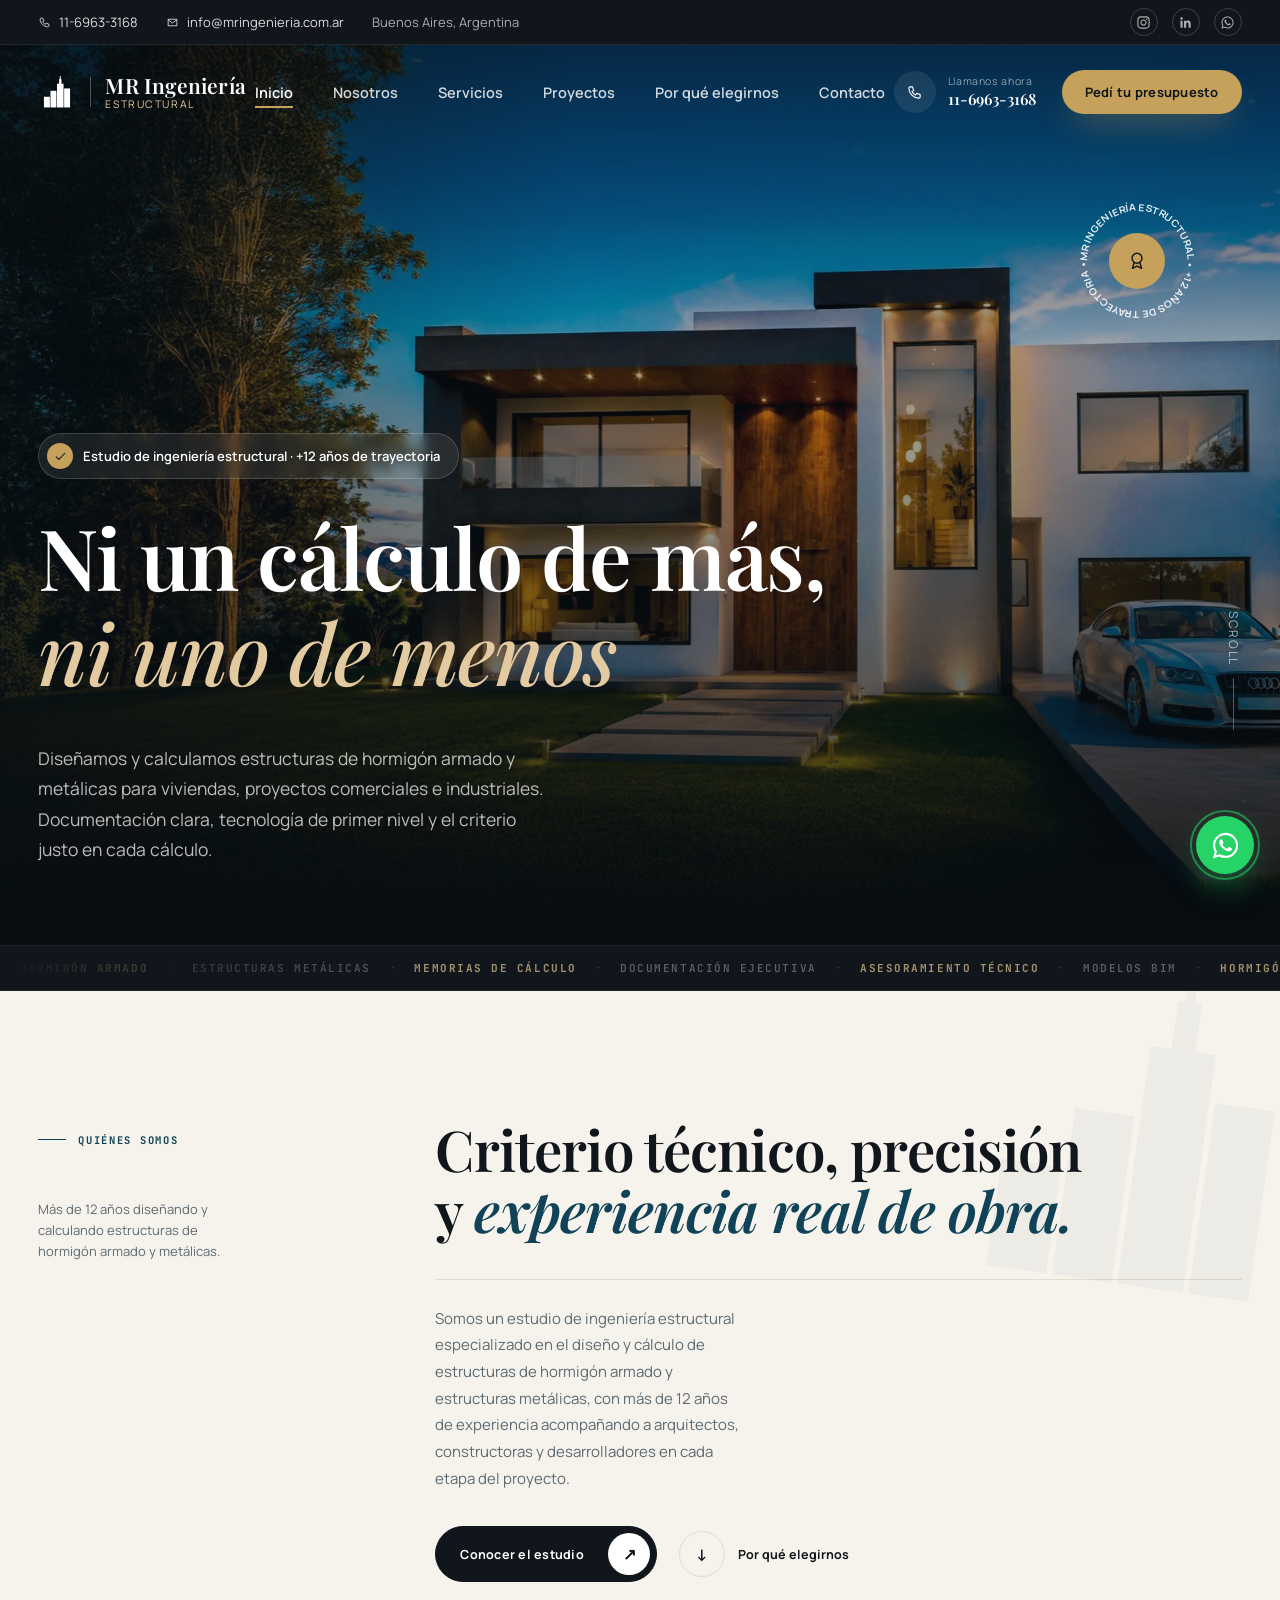
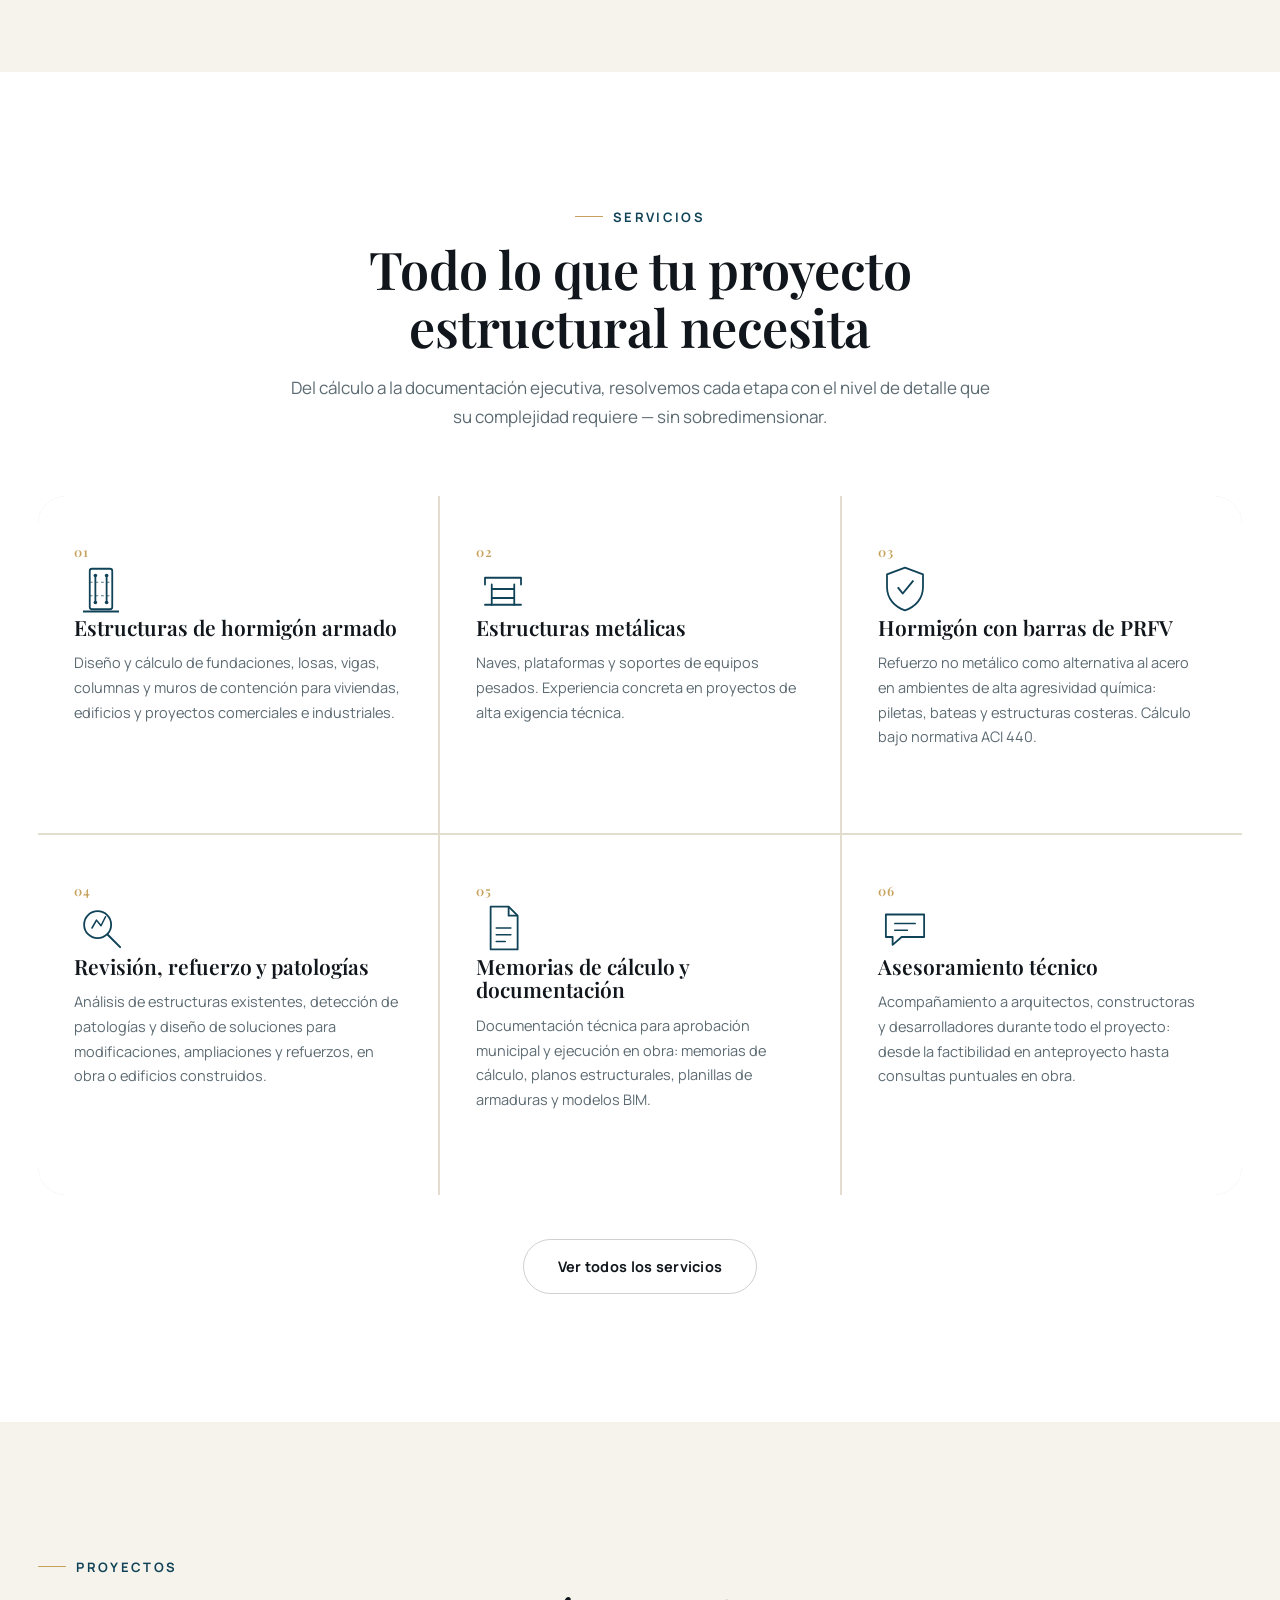
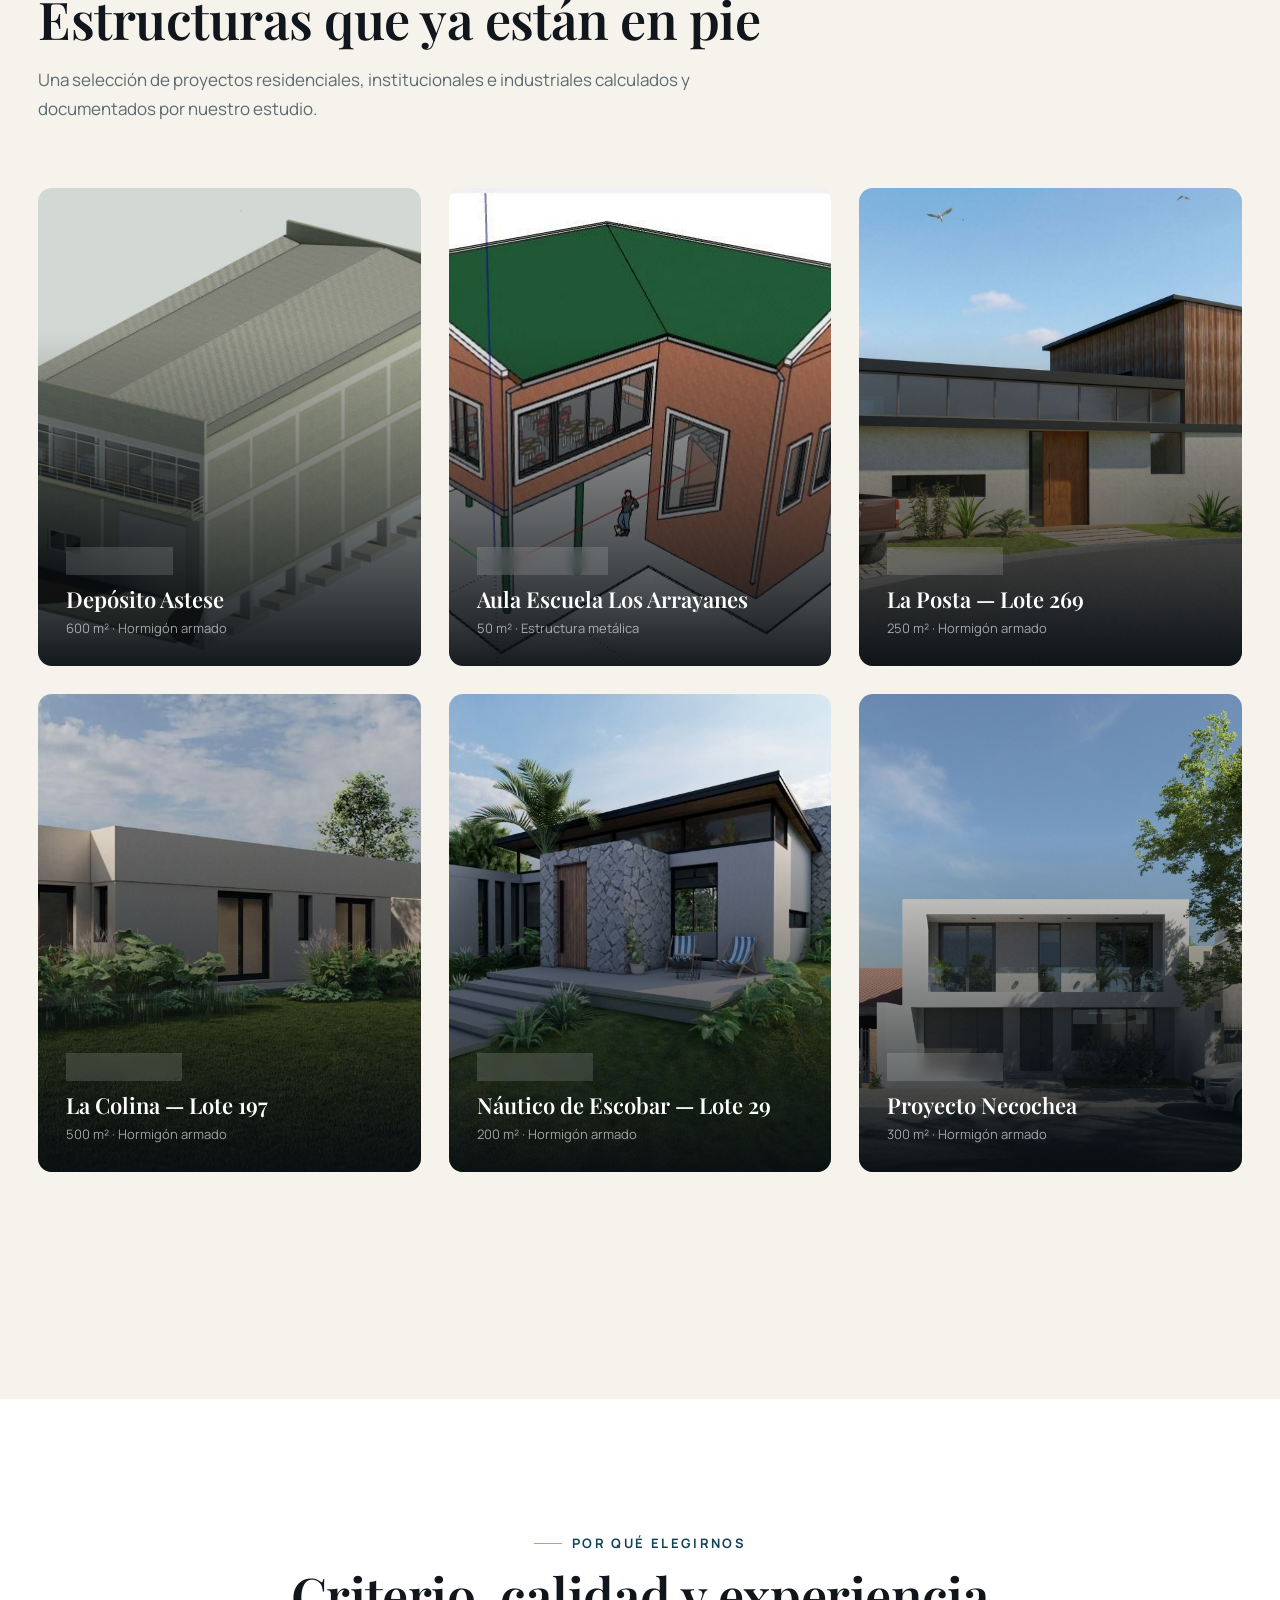
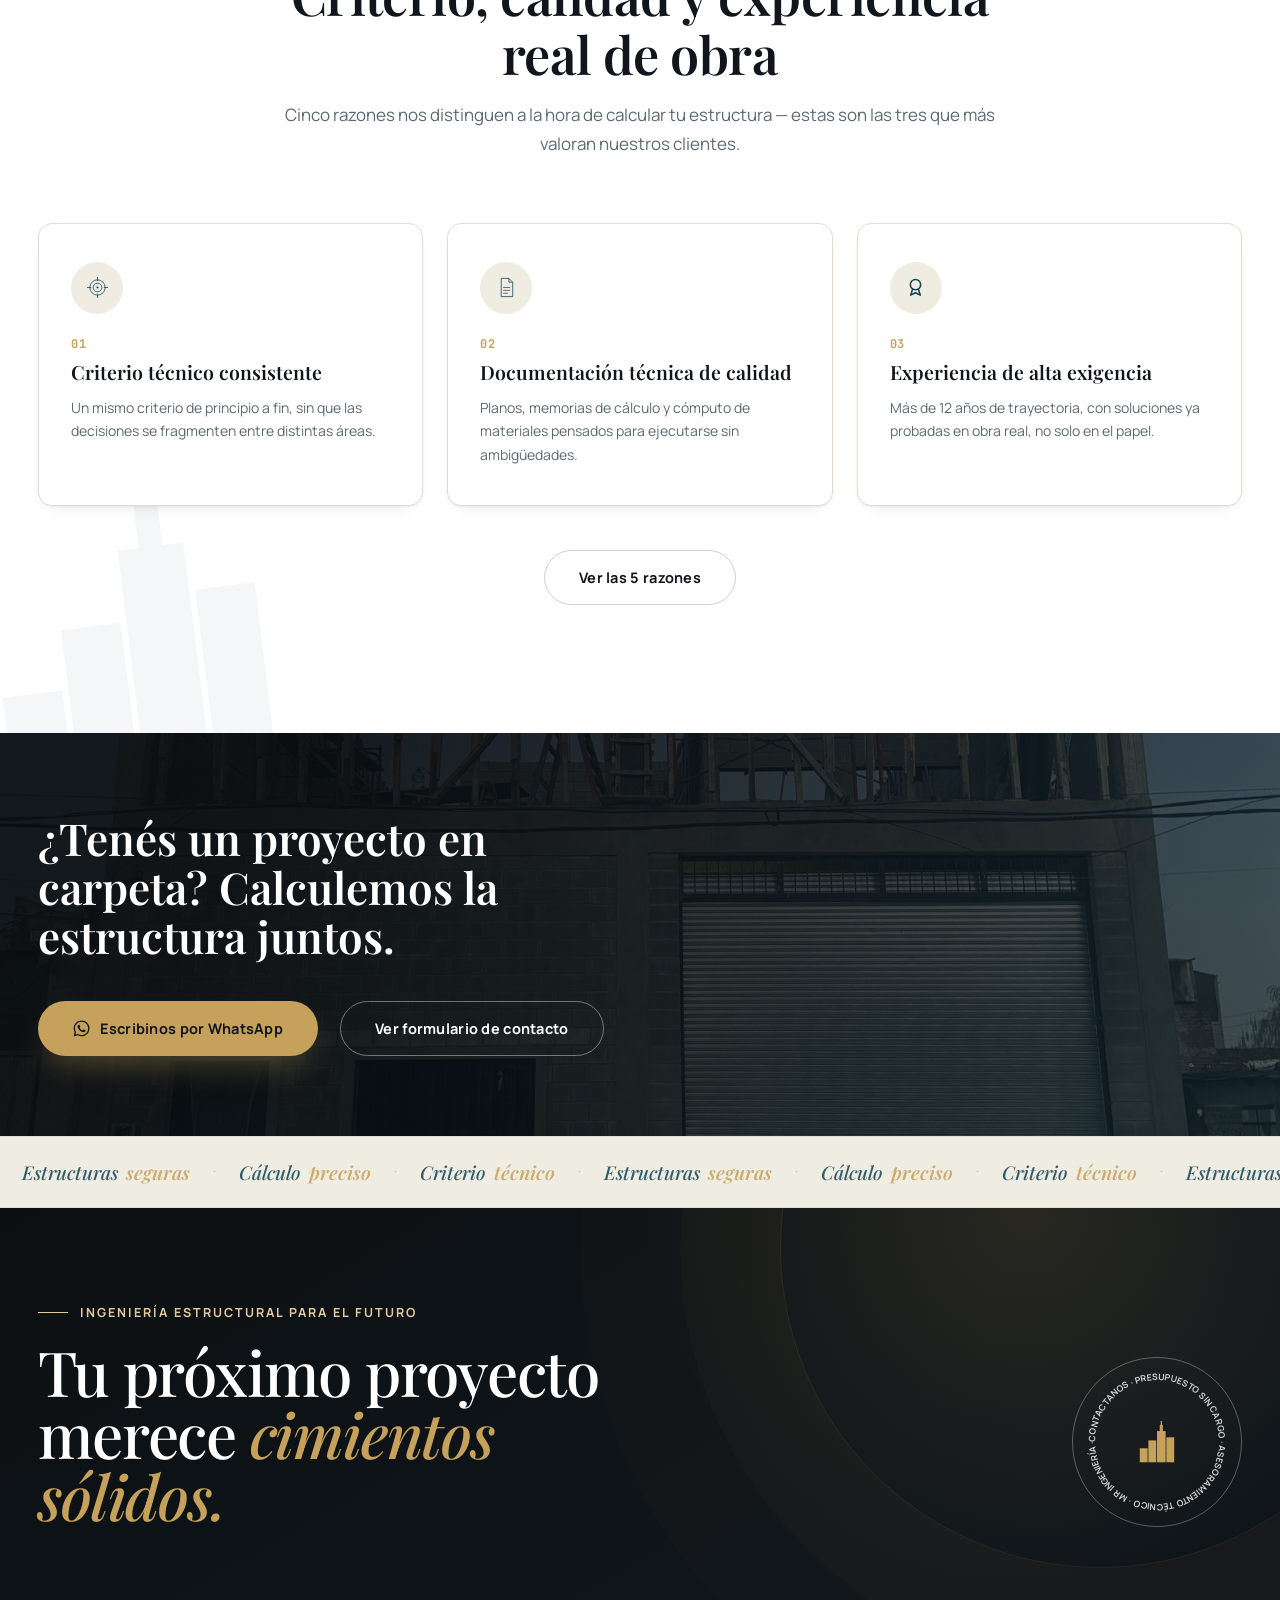
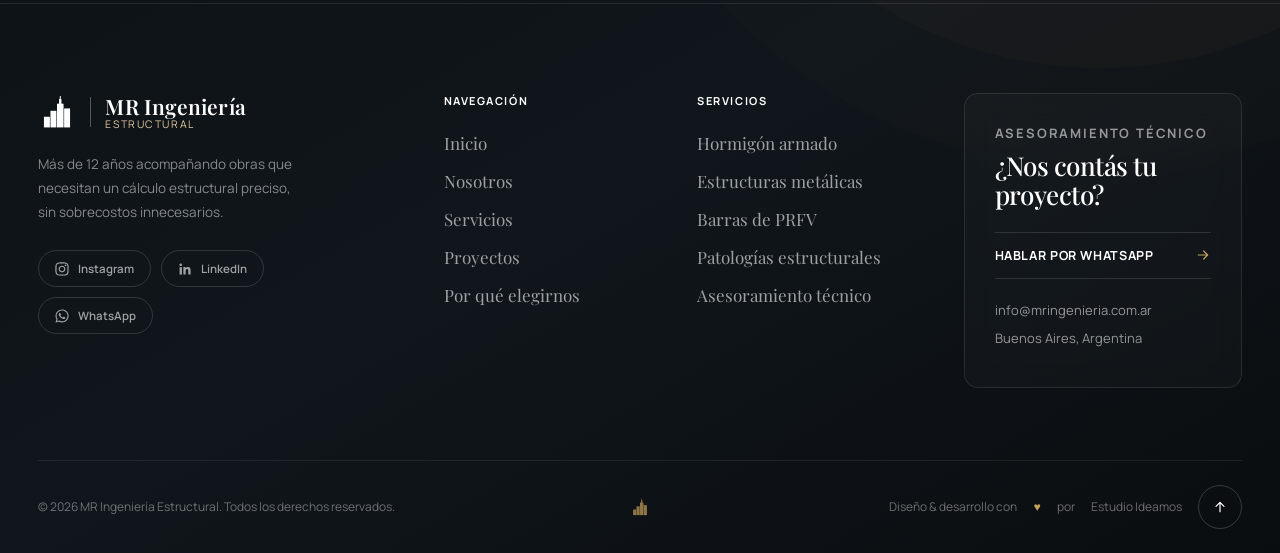
==== index.html @ 7e6bf89d "Cambiar imágenes de fondo según feedback del cliente - cta-obra.jpg (usada en el banner CTA de todas" ====
<!doctype html>
<html lang="es-AR">
<head>
<meta charset="UTF-8">
<meta name="viewport" content="width=device-width, initial-scale=1, viewport-fit=cover">
<title>MR Ingeniería Estructural | Cálculo y diseño de estructuras en Buenos Aires</title>
<meta name="description" content="Estudio de ingeniería estructural con más de 12 años de experiencia. Diseño y cálculo de estructuras de hormigón armado y metálicas para proyectos residenciales, comerciales e industriales. Ni un cálculo de más, ni uno de menos.">
<meta name="theme-color" content="#104357">
<link rel="icon" href="favicon.ico" sizes="any">
<link rel="icon" href="assets/img/favicon-32.png" type="image/png" sizes="32x32">
<link rel="apple-touch-icon" href="assets/img/apple-touch-icon.png">

<meta property="og:type" content="website">
<meta property="og:site_name" content="MR Ingeniería Estructural">
<meta property="og:locale" content="es_AR">
<meta property="og:url" content="https://estudioideamos.github.io/mr-ingenieria-estructural/">
<meta property="og:title" content="MR Ingeniería Estructural | Cálculo y diseño de estructuras en Buenos Aires">
<meta property="og:description" content="Estudio de ingeniería estructural con más de 12 años de experiencia. Diseño y cálculo de estructuras de hormigón armado y metálicas para proyectos residenciales, comerciales e industriales. Ni un cálculo de más, ni uno de menos.">
<meta property="og:image" content="https://estudioideamos.github.io/mr-ingenieria-estructural/assets/img/og-share.jpg">
<meta property="og:image:width" content="1200">
<meta property="og:image:height" content="630">
<meta property="og:image:alt" content="MR Ingeniería Estructural — Ni un cálculo de más, ni uno de menos">
<meta name="twitter:card" content="summary_large_image">
<meta name="twitter:title" content="MR Ingeniería Estructural | Cálculo y diseño de estructuras en Buenos Aires">
<meta name="twitter:description" content="Estudio de ingeniería estructural con más de 12 años de experiencia. Diseño y cálculo de estructuras de hormigón armado y metálicas para proyectos residenciales, comerciales e industriales. Ni un cálculo de más, ni uno de menos.">
<meta name="twitter:image" content="https://estudioideamos.github.io/mr-ingenieria-estructural/assets/img/og-share.jpg">

<link rel="preconnect" href="https://fonts.googleapis.com">
<link rel="preconnect" href="https://fonts.gstatic.com" crossorigin>
<link href="https://fonts.googleapis.com/css2?family=Playfair+Display:ital,wght@0,500;0,600;0,700;1,500&amp;family=Manrope:wght@400;500;600;700;800&amp;family=JetBrains+Mono:wght@500;700&amp;display=swap" rel="stylesheet">
<link rel="stylesheet" href="assets/css/style.css?v=20260811h">
<link rel="canonical" href="https://estudioideamos.github.io/mr-ingenieria-estructural/">

<script type="application/ld+json">
{
  "@context": "https://schema.org",
  "@type": "ProfessionalService",
  "name": "MR Ingeniería Estructural",
  "description": "Estudio de ingeniería estructural especializado en el diseño y cálculo de estructuras de hormigón armado y metálicas, con más de 12 años de experiencia.",
  "image": "https://estudioideamos.github.io/mr-ingenieria-estructural/assets/img/og-share.jpg",
  "url": "https://estudioideamos.github.io/mr-ingenieria-estructural/",
  "telephone": "+541169633168",
  "email": "info@mringenieria.com.ar",
  "priceRange": "$$",
  "areaServed": {
    "@type": "City",
    "name": "Buenos Aires"
  },
  "address": {
    "@type": "PostalAddress",
    "addressLocality": "Buenos Aires",
    "addressCountry": "AR"
  },
  "sameAs": [
    "https://www.instagram.com/mr.ingenieria.estructural/",
    "https://www.linkedin.com/company/mringenieria/"
  ]
}
</script>
</head>
<body data-page="inicio">

<!-- ============ SVG SPRITE (service icons + shared UI icons) ============ -->
<svg width="0" height="0" style="position:absolute" aria-hidden="true">
<defs>

<symbol id="mr-logo-mark" viewBox="0 0 64 64">
  <g fill="currentColor">
    <rect x="10" y="40" width="10" height="18"/>
    <rect x="21" y="30" width="10" height="28"/>
    <rect x="32" y="18" width="11" height="40"/>
    <rect x="44" y="26" width="10" height="32"/>
    <rect x="35.5" y="10" width="4" height="10"/>
    <rect x="36.7" y="5" width="1.6" height="6"/>
  </g>
  <g stroke="currentColor" stroke-width="1.1" opacity="0.55">
    <line x1="21" y1="36" x2="31" y2="36"/>
    <line x1="21" y1="42" x2="31" y2="42"/>
    <line x1="21" y1="48" x2="31" y2="48"/>
    <line x1="21" y1="54" x2="31" y2="54"/>
    <line x1="32" y1="24" x2="43" y2="24"/>
    <line x1="32" y1="30" x2="43" y2="30"/>
    <line x1="32" y1="36" x2="43" y2="36"/>
    <line x1="32" y1="42" x2="43" y2="42"/>
    <line x1="32" y1="48" x2="43" y2="48"/>
    <line x1="32" y1="54" x2="43" y2="54"/>
    <line x1="44" y1="32" x2="54" y2="32"/>
    <line x1="44" y1="38" x2="54" y2="38"/>
    <line x1="44" y1="44" x2="54" y2="44"/>
    <line x1="44" y1="50" x2="54" y2="50"/>
  </g>
</symbol>

<symbol id="ic-concrete" viewBox="0 0 48 48">
  <rect x="14" y="6" width="20" height="36" rx="2" fill="none" stroke="currentColor" stroke-width="1.6"/>
  <circle cx="19" cy="12" r="1.6" fill="currentColor"/>
  <circle cx="29" cy="12" r="1.6" fill="currentColor"/>
  <circle cx="19" cy="36" r="1.6" fill="currentColor"/>
  <circle cx="29" cy="36" r="1.6" fill="currentColor"/>
  <path d="M19 12 L19 36 M29 12 L29 36" stroke="currentColor" stroke-width="1.6"/>
  <path d="M14 18 L34 18 M14 30 L34 30" stroke="currentColor" stroke-width="1" stroke-dasharray="2.5 2.5" opacity=".7"/>
  <path d="M8 44 H40" stroke="currentColor" stroke-width="1.6"/>
</symbol>

<symbol id="ic-steel" viewBox="0 0 48 48">
  <path d="M8 14h32M8 14v6M40 14v6M14 20v18M34 20v18M14 24h20M14 32h20" fill="none" stroke="currentColor" stroke-width="1.6" stroke-linecap="round"/>
  <path d="M8 38h32" stroke="currentColor" stroke-width="1.6" stroke-linecap="round"/>
</symbol>

<symbol id="ic-shield" viewBox="0 0 48 48">
  <path d="M24 5 L40 11 V22 C40 33 33 40 24 43 C15 40 8 33 8 22 V11 Z" fill="none" stroke="currentColor" stroke-width="1.6" stroke-linejoin="round"/>
  <path d="M18 23 L22 28 L31 17" fill="none" stroke="currentColor" stroke-width="1.7" stroke-linecap="round" stroke-linejoin="round"/>
</symbol>

<symbol id="ic-search" viewBox="0 0 48 48">
  <circle cx="21" cy="21" r="12" fill="none" stroke="currentColor" stroke-width="1.6"/>
  <path d="M30 30 L41 41" stroke="currentColor" stroke-width="1.8" stroke-linecap="round"/>
  <path d="M16 24 L20 17 L24 22 L28 14" fill="none" stroke="currentColor" stroke-width="1.4" stroke-linecap="round" stroke-linejoin="round"/>
</symbol>

<symbol id="ic-doc" viewBox="0 0 48 48">
  <path d="M13 5h16l8 8v30H13Z" fill="none" stroke="currentColor" stroke-width="1.6" stroke-linejoin="round"/>
  <path d="M29 5v8h8" fill="none" stroke="currentColor" stroke-width="1.6" stroke-linejoin="round"/>
  <path d="M18 24h13M18 30h13M18 36h8" stroke="currentColor" stroke-width="1.4" stroke-linecap="round"/>
</symbol>

<symbol id="ic-chat" viewBox="0 0 48 48">
  <path d="M7 12h34v20H21l-8 7v-7H7Z" fill="none" stroke="currentColor" stroke-width="1.6" stroke-linejoin="round"/>
  <path d="M15 20h18M15 26h11" stroke="currentColor" stroke-width="1.5" stroke-linecap="round"/>
</symbol>

<symbol id="ic-arrow" viewBox="0 0 24 24"><path d="M5 12h14M13 6l6 6-6 6" fill="none" stroke="currentColor" stroke-width="1.8" stroke-linecap="round" stroke-linejoin="round"/></symbol>
<symbol id="ic-arrow-up" viewBox="0 0 24 24"><path d="M12 19V5M6 11l6-6 6 6" fill="none" stroke="currentColor" stroke-width="1.8" stroke-linecap="round" stroke-linejoin="round"/></symbol>
<symbol id="ic-chevron-l" viewBox="0 0 24 24"><path d="M15 6l-6 6 6 6" fill="none" stroke="currentColor" stroke-width="1.8" stroke-linecap="round" stroke-linejoin="round"/></symbol>
<symbol id="ic-chevron-r" viewBox="0 0 24 24"><path d="M9 6l6 6-6 6" fill="none" stroke="currentColor" stroke-width="1.8" stroke-linecap="round" stroke-linejoin="round"/></symbol>
<symbol id="ic-chevron-down" viewBox="0 0 24 24"><path d="M6 9l6 6 6-6" fill="none" stroke="currentColor" stroke-width="1.8" stroke-linecap="round" stroke-linejoin="round"/></symbol>
<symbol id="ic-close" viewBox="0 0 24 24"><path d="M6 6l12 12M18 6L6 18" stroke="currentColor" stroke-width="1.8" stroke-linecap="round"/></symbol>
<symbol id="ic-expand" viewBox="0 0 24 24"><path d="M9 4H4v5M15 4h5v5M4 15v5h5M20 15v5h-5" fill="none" stroke="currentColor" stroke-width="1.7" stroke-linecap="round" stroke-linejoin="round"/></symbol>
<symbol id="ic-phone" viewBox="0 0 24 24"><path d="M6 4h3l2 5-2.5 1.6a11 11 0 0 0 5 5L15 13l5 2v3a2 2 0 0 1-2 2C10.5 20 4 13.5 4 6a2 2 0 0 1 2-2Z" fill="none" stroke="currentColor" stroke-width="1.6" stroke-linejoin="round"/></symbol>
<symbol id="ic-mail" viewBox="0 0 24 24"><path d="M4 6h16v12H4Z" fill="none" stroke="currentColor" stroke-width="1.6" stroke-linejoin="round"/><path d="M4 7l8 6 8-6" fill="none" stroke="currentColor" stroke-width="1.6" stroke-linejoin="round"/></symbol>
<symbol id="ic-pin" viewBox="0 0 24 24"><path d="M12 21s7-6.2 7-11.5A7 7 0 0 0 5 9.5C5 14.8 12 21 12 21Z" fill="none" stroke="currentColor" stroke-width="1.6" stroke-linejoin="round"/><circle cx="12" cy="9.5" r="2.4" fill="none" stroke="currentColor" stroke-width="1.6"/></symbol>
<symbol id="ic-whatsapp" viewBox="-23 -21 682 682.66669"><path fill-rule="evenodd" fill="currentColor" d="m544.386719 93.007812c-59.875-59.945312-139.503907-92.9726558-224.335938-93.007812-174.804687 0-317.070312 142.261719-317.140625 317.113281-.023437 55.894531 14.578125 110.457031 42.332032 158.550781l-44.992188 164.335938 168.121094-44.101562c46.324218 25.269531 98.476562 38.585937 151.550781 38.601562h.132813c174.785156 0 317.066406-142.273438 317.132812-317.132812.035156-84.742188-32.921875-164.417969-92.800781-224.359376zm-224.335938 487.933594h-.109375c-47.296875-.019531-93.683594-12.730468-134.160156-36.742187l-9.621094-5.714844-99.765625 26.171875 26.628907-97.269531-6.269532-9.972657c-26.386718-41.96875-40.320312-90.476562-40.296875-140.28125.054688-145.332031 118.304688-263.570312 263.699219-263.570312 70.40625.023438 136.589844 27.476562 186.355469 77.300781s77.15625 116.050781 77.132812 186.484375c-.0625 145.34375-118.304687 263.59375-263.59375 263.59375zm144.585938-197.417968c-7.921875-3.96875-46.882813-23.132813-54.148438-25.78125-7.257812-2.644532-12.546875-3.960938-17.824219 3.96875-5.285156 7.929687-20.46875 25.78125-25.09375 31.066406-4.625 5.289062-9.242187 5.953125-17.167968 1.984375-7.925782-3.964844-33.457032-12.335938-63.726563-39.332031-23.554687-21.011719-39.457031-46.960938-44.082031-54.890626-4.617188-7.9375-.039062-11.8125 3.476562-16.171874 8.578126-10.652344 17.167969-21.820313 19.808594-27.105469 2.644532-5.289063 1.320313-9.917969-.664062-13.882813-1.976563-3.964844-17.824219-42.96875-24.425782-58.839844-6.4375-15.445312-12.964843-13.359374-17.832031-13.601562-4.617187-.230469-9.902343-.277344-15.1875-.277344-5.28125 0-13.867187 1.980469-21.132812 9.917969-7.261719 7.933594-27.730469 27.101563-27.730469 66.105469s28.394531 76.683594 32.355469 81.972656c3.960937 5.289062 55.878906 85.328125 135.367187 119.648438 18.90625 8.171874 33.664063 13.042968 45.175782 16.695312 18.984374 6.03125 36.253906 5.179688 49.910156 3.140625 15.226562-2.277344 46.878906-19.171875 53.488281-37.679687 6.601563-18.511719 6.601563-34.375 4.617187-37.683594-1.976562-3.304688-7.261718-5.285156-15.183593-9.253906zm0 0"/></symbol>
<symbol id="ic-linkedin" viewBox="0 0 100 100"><g fill="currentColor">
<path d="m90 90v-29.3c0-14.4-3.1-25.4-19.9-25.4-8.1 0-13.5 4.4-15.7 8.6h-.2v-7.3h-15.9v53.4h16.6v-26.5c0-7 1.3-13.7 9.9-13.7 8.5 0 8.6 7.9 8.6 14.1v26h16.6z"/>
<path d="m11.3 36.6h16.6v53.4h-16.6z"/>
<path d="m19.6 10c-5.3 0-9.6 4.3-9.6 9.6s4.3 9.7 9.6 9.7 9.6-4.4 9.6-9.7-4.3-9.6-9.6-9.6z"/>
</g></symbol>
<symbol id="ic-instagram" viewBox="0 0 100 100"><g fill="currentColor">
<path d="m75.352 18.68c-8.001.245-7.999 11.756 0 12 8.001-.245 7.999-11.756 0-12z"/>
<path d="m50 26c-13.255 0-24 10.774-24 24.064 1.264 31.92 46.74 31.911 48 0 0-13.29-10.745-24.064-24-24.064zm0 39.684c-8.604 0-15.579-6.993-15.579-15.62.821-20.72 30.341-20.714 31.158 0 0 8.626-6.975 15.62-15.579 15.62z"/>
<path d="m97.208 30.421c-.352-16.669-10.956-27.28-27.627-27.628-4.003-.386-35.157-.394-39.163 0-16.667.351-27.277 10.956-27.626 27.628-.386 3.998-.394 35.164 0 39.165.311 16.615 11.011 27.318 27.626 27.628 5.066.231 6.683.286 19.582.286 12.898 0 14.516-.055 19.581-.286 5.055-.231 8.508-1.034 11.529-2.208 10.587-4.229 15.76-13.637 16.098-25.42.386-4.003.393-35.16 0-39.165zm-28.017 58.244c-3.939.376-34.441.382-38.383 0-4.63-.211-7.145-.985-8.819-1.635-14.449-6.702-9.969-20.257-10.65-38.861.015-4.321-.009-13.037.001-17.358.577-12.883 6.644-18.847 19.468-19.47 3.944-.377 34.438-.382 38.383 0 12.886.577 18.844 6.644 19.468 19.469.255 3.079.44 19.888 0 28.395.475 15.978-.253 28.523-19.468 29.46z"/>
</g></symbol>
<symbol id="ic-check" viewBox="0 0 24 24"><path d="M4 12.5l5 5L20 6" fill="none" stroke="currentColor" stroke-width="2" stroke-linecap="round" stroke-linejoin="round"/></symbol>
<symbol id="ic-ribbon" viewBox="0 0 24 24"><circle cx="12" cy="9" r="5.4" fill="none" stroke="currentColor" stroke-width="1.6"/><path d="M9 13.5 7 20l5-2.5 5 2.5-2-6.5" fill="none" stroke="currentColor" stroke-width="1.6" stroke-linejoin="round"/></symbol>
<symbol id="ic-diamond" viewBox="0 0 24 24"><rect x="8.3" y="8.3" width="7.4" height="7.4" transform="rotate(45 12 12)" fill="currentColor"/></symbol>
<symbol id="ic-target" viewBox="0 0 48 48">
  <circle cx="24" cy="24" r="16" fill="none" stroke="currentColor" stroke-width="1.6"/>
  <circle cx="24" cy="24" r="9" fill="none" stroke="currentColor" stroke-width="1.6"/>
  <circle cx="24" cy="24" r="2.2" fill="currentColor"/>
  <path d="M24 3v7M24 38v7M3 24h7M38 24h7" stroke="currentColor" stroke-width="1.6" stroke-linecap="round"/>
</symbol>

</defs>
</svg>

<!-- ============ TOPBAR ============ -->
<div class="topbar">
  <div class="container">
    <div class="topbar-left">
      <a href="tel:+541169633168"><svg width="13" height="13"><use href="#ic-phone"/></svg> 11-6963-3168</a>
      <a href="mailto:info@mringenieria.com.ar" class="hide-sm"><svg width="13" height="13"><use href="#ic-mail"/></svg> info@mringenieria.com.ar</a>
      <span class="hide-sm">Buenos Aires, Argentina</span>
    </div>
    <div class="topbar-social">
      <a href="https://www.instagram.com/mr.ingenieria.estructural/" target="_blank" rel="noopener" aria-label="Instagram"><svg width="13" height="13"><use href="#ic-instagram"/></svg></a>
      <a href="https://www.linkedin.com/company/mringenieria/" target="_blank" rel="noopener" aria-label="LinkedIn"><svg width="13" height="13"><use href="#ic-linkedin"/></svg></a>
      <a href="https://wa.me/5491169633168" target="_blank" rel="noopener" aria-label="WhatsApp"><svg width="13" height="13"><use href="#ic-whatsapp"/></svg></a>
    </div>
  </div>
</div>

<!-- ============ HEADER ============ -->
<header class="site-header" id="siteHeader">
  <div class="container">
    <a href="#inicio" class="brand">
      <svg class="mr-mark" viewBox="0 0 64 64"><use href="#mr-logo-mark"/></svg>
      <span class="brand-div"></span>
      <span class="brand-word"><b>MR Ingeniería</b><span>Estructural</span></span>
    </a>

    <nav class="main-nav">
      <a href="#inicio" data-nav="inicio">Inicio</a>
      <a href="nosotros.html" data-nav="nosotros">Nosotros</a>
      <a href="servicios.html" data-nav="servicios">Servicios</a>
      <a href="proyectos.html" data-nav="proyectos">Proyectos</a>
      <a href="por-que-elegirnos.html" data-nav="por-que">Por qué elegirnos</a>
      <a href="contacto.html" data-nav="contacto">Contacto</a>
    </nav>

    <div class="header-cta">
      <a href="tel:+541169633168" class="header-phone">
        <span class="ic"><svg width="17" height="17"><use href="#ic-phone"/></svg></span>
        <span><small>Llamanos ahora</small><strong>11-6963-3168</strong></span>
      </a>
      <a href="contacto.html" class="btn btn--gold btn--sm">Pedí tu presupuesto</a>
      <button class="burger" id="burger" aria-label="Abrir menú"><span></span><span></span><span></span></button>
    </div>
  </div>
</header>

<!-- ============ MOBILE NAV ============ -->
<nav class="mobile-nav" id="mobileNav">
  <ul>
    <li><a href="#inicio" data-nav="inicio">Inicio</a></li>
    <li><a href="nosotros.html" data-nav="nosotros">Nosotros</a></li>
    <li><a href="servicios.html" data-nav="servicios">Servicios</a></li>
    <li><a href="proyectos.html" data-nav="proyectos">Proyectos</a></li>
    <li><a href="por-que-elegirnos.html" data-nav="por-que">Por qué elegirnos</a></li>
    <li><a href="contacto.html" data-nav="contacto">Contacto</a></li>
  </ul>
  <div class="mobile-nav-foot">
    <a href="contacto.html" class="btn btn--gold" style="align-self:flex-start">Pedí tu presupuesto</a>
    <a href="tel:+541169633168">11-6963-3168</a>
    <a href="mailto:info@mringenieria.com.ar">info@mringenieria.com.ar</a>
  </div>
</nav>

<main>

<!-- ============ HERO ============ -->
<section class="hero" id="inicio">
  <div class="hero-bg" id="heroBg">
    <picture>
      <source media="(max-width: 760px)" srcset="assets/img/hero-portada-mobile.jpg">
      <img src="assets/img/hero-portada-desktop.jpg" alt="Vivienda de diseño con estructura calculada por MR Ingeniería" loading="eager" fetchpriority="high">
    </picture>
  </div>

  <div class="hero-badge">
    <div class="hero-badge-wrap">
      <svg viewBox="0 0 132 132" width="132" height="132">
        <defs><path id="badgeCircle" d="M 66,66 m -50,0 a 50,50 0 1,1 100,0 a 50,50 0 1,1 -100,0"/></defs>
        <text><textPath href="#badgeCircle" startOffset="0" textLength="314" lengthAdjust="spacingAndGlyphs">MR INGENIERÍA ESTRUCTURAL • +12 AÑOS DE TRAYECTORIA •</textPath></text>
      </svg>
      <span class="hero-badge-core"><svg viewBox="0 0 24 24"><use href="#ic-ribbon"/></svg></span>
    </div>
  </div>

  <div class="container hero-inner">
    <div class="hero-tag" data-reveal><span class="dot"><svg viewBox="0 0 24 24"><use href="#ic-check"/></svg></span> Estudio de ingeniería estructural · +12 años de trayectoria</div>

    <h1 data-reveal data-reveal-delay="1">Ni un cálculo de más,<br><em>ni uno de menos</em></h1>

    <div class="split">
      <p class="hero-lead" data-reveal data-reveal-delay="2">
        Diseñamos y calculamos estructuras de hormigón armado y metálicas para viviendas, proyectos comerciales e industriales.
        Documentación clara, tecnología de primer nivel y el criterio justo en cada cálculo.
      </p>
      <div class="hero-actions" data-reveal data-reveal-delay="3">
        <a href="proyectos.html" class="btn btn--gold">Ver proyectos</a>
        <a href="contacto.html" class="btn btn--ghost on-dark">
          <span class="ic"><svg viewBox="0 0 24 24" width="16" height="16"><use href="#ic-arrow"/></svg></span>
          Contactanos
        </a>
      </div>
    </div>

  </div>

  <div class="hero-scroll"><span>Scroll</span><span class="line"></span></div>
</section>

<div class="marquee-strip">
  <div class="marquee-track">
    <div class="marquee-set">
      <span class="mq-item mq-item--accent">Hormigón armado</span><i class="mq-sep"><svg viewBox="0 0 24 24"><use href="#ic-diamond"/></svg></i>
      <span class="mq-item">Estructuras metálicas</span><i class="mq-sep"><svg viewBox="0 0 24 24"><use href="#ic-diamond"/></svg></i>
      <span class="mq-item mq-item--accent">Memorias de cálculo</span><i class="mq-sep"><svg viewBox="0 0 24 24"><use href="#ic-diamond"/></svg></i>
      <span class="mq-item">Documentación ejecutiva</span><i class="mq-sep"><svg viewBox="0 0 24 24"><use href="#ic-diamond"/></svg></i>
      <span class="mq-item mq-item--accent">Asesoramiento técnico</span><i class="mq-sep"><svg viewBox="0 0 24 24"><use href="#ic-diamond"/></svg></i>
      <span class="mq-item">Modelos BIM</span><i class="mq-sep"><svg viewBox="0 0 24 24"><use href="#ic-diamond"/></svg></i>
    
      <span class="mq-item mq-item--accent">Hormigón armado</span><i class="mq-sep"><svg viewBox="0 0 24 24"><use href="#ic-diamond"/></svg></i>
      <span class="mq-item">Estructuras metálicas</span><i class="mq-sep"><svg viewBox="0 0 24 24"><use href="#ic-diamond"/></svg></i>
      <span class="mq-item mq-item--accent">Memorias de cálculo</span><i class="mq-sep"><svg viewBox="0 0 24 24"><use href="#ic-diamond"/></svg></i>
      <span class="mq-item">Documentación ejecutiva</span><i class="mq-sep"><svg viewBox="0 0 24 24"><use href="#ic-diamond"/></svg></i>
      <span class="mq-item mq-item--accent">Asesoramiento técnico</span><i class="mq-sep"><svg viewBox="0 0 24 24"><use href="#ic-diamond"/></svg></i>
      <span class="mq-item">Modelos BIM</span><i class="mq-sep"><svg viewBox="0 0 24 24"><use href="#ic-diamond"/></svg></i>
    </div>
    <div class="marquee-set" aria-hidden="true">
      <span class="mq-item mq-item--accent">Hormigón armado</span><i class="mq-sep"><svg viewBox="0 0 24 24"><use href="#ic-diamond"/></svg></i>
      <span class="mq-item">Estructuras metálicas</span><i class="mq-sep"><svg viewBox="0 0 24 24"><use href="#ic-diamond"/></svg></i>
      <span class="mq-item mq-item--accent">Memorias de cálculo</span><i class="mq-sep"><svg viewBox="0 0 24 24"><use href="#ic-diamond"/></svg></i>
      <span class="mq-item">Documentación ejecutiva</span><i class="mq-sep"><svg viewBox="0 0 24 24"><use href="#ic-diamond"/></svg></i>
      <span class="mq-item mq-item--accent">Asesoramiento técnico</span><i class="mq-sep"><svg viewBox="0 0 24 24"><use href="#ic-diamond"/></svg></i>
      <span class="mq-item">Modelos BIM</span><i class="mq-sep"><svg viewBox="0 0 24 24"><use href="#ic-diamond"/></svg></i>
    
      <span class="mq-item mq-item--accent">Hormigón armado</span><i class="mq-sep"><svg viewBox="0 0 24 24"><use href="#ic-diamond"/></svg></i>
      <span class="mq-item">Estructuras metálicas</span><i class="mq-sep"><svg viewBox="0 0 24 24"><use href="#ic-diamond"/></svg></i>
      <span class="mq-item mq-item--accent">Memorias de cálculo</span><i class="mq-sep"><svg viewBox="0 0 24 24"><use href="#ic-diamond"/></svg></i>
      <span class="mq-item">Documentación ejecutiva</span><i class="mq-sep"><svg viewBox="0 0 24 24"><use href="#ic-diamond"/></svg></i>
      <span class="mq-item mq-item--accent">Asesoramiento técnico</span><i class="mq-sep"><svg viewBox="0 0 24 24"><use href="#ic-diamond"/></svg></i>
      <span class="mq-item">Modelos BIM</span><i class="mq-sep"><svg viewBox="0 0 24 24"><use href="#ic-diamond"/></svg></i>
    </div>
  </div>
</div>

<!-- ============ ABOUT ============ -->
<section class="section section--cream about-v2" id="nosotros">
  <span class="logo-watermark logo-watermark--tr" aria-hidden="true"><svg viewBox="0 0 64 64"><use href="#mr-logo-mark"/></svg></span>
  <div class="container about-grid">
    <div class="about-side" data-reveal>
      <span class="eyebrow-mono"><span></span>Quiénes somos</span>
      <p class="about-sidenote">Más de 12 años diseñando y calculando estructuras de hormigón armado y metálicas.</p>
    </div>

    <div data-reveal data-reveal-delay="1">
      <h2 class="about-heading">Criterio técnico, precisión<br>y <em>experiencia real de obra.</em></h2>

      <div class="about-copy">
        <p>
          Somos un estudio de ingeniería estructural especializado en el diseño y cálculo de estructuras de hormigón armado
          y estructuras metálicas, con más de 12 años de experiencia acompañando a arquitectos, constructoras y desarrolladores
          en cada etapa del proyecto.
        </p>
      </div>

      <div class="double-actions">
        <a class="action-main" href="nosotros.html"><span>Conocer el estudio</span><i>↗</i></a>
        <a class="action-alt" href="por-que-elegirnos.html"><i>↓</i><span>Por qué elegirnos</span></a>
      </div>
    </div>
  </div>
</section>

<!-- ============ SERVICES ============ -->
<section class="section section--white" id="servicios">
  <div class="container">
    <div class="section-head center">
      <span class="eyebrow" style="justify-content:center">Servicios</span>
      <h2>Todo lo que tu proyecto estructural necesita</h2>
      <p>Del cálculo a la documentación ejecutiva, resolvemos cada etapa con el nivel de detalle que su complejidad requiere — sin sobredimensionar.</p>
    </div>

    <div class="svc-grid">
      <article class="svc-card" id="hormigon-armado" data-reveal>
        <span class="svc-num">01</span>
        <span class="svc-icon"><svg viewBox="0 0 48 48" width="54" height="54"><use href="#ic-concrete"/></svg></span>
        <h3>Estructuras de hormigón armado</h3>
        <p>Diseño y cálculo de fundaciones, losas, vigas, columnas y muros de contención para viviendas, edificios y proyectos comerciales e industriales.</p>
        <a class="svc-more" href="servicios.html#hormigon-armado">Saber más <svg viewBox="0 0 24 24"><use href="#ic-arrow"/></svg></a>
      </article>

      <article class="svc-card" id="estructuras-metalicas" data-reveal data-reveal-delay="1">
        <span class="svc-num">02</span>
        <span class="svc-icon"><svg viewBox="0 0 48 48" width="54" height="54"><use href="#ic-steel"/></svg></span>
        <h3>Estructuras metálicas</h3>
        <p>Naves, plataformas y soportes de equipos pesados. Experiencia concreta en proyectos de alta exigencia técnica.</p>
        <a class="svc-more" href="servicios.html#estructuras-metalicas">Saber más <svg viewBox="0 0 24 24"><use href="#ic-arrow"/></svg></a>
      </article>

      <article class="svc-card" id="prfv" data-reveal data-reveal-delay="2">
        <span class="svc-num">03</span>
        <span class="svc-icon"><svg viewBox="0 0 48 48" width="54" height="54"><use href="#ic-shield"/></svg></span>
        <h3>Hormigón con barras de PRFV</h3>
        <p>Refuerzo no metálico como alternativa al acero en ambientes de alta agresividad química: piletas, bateas y estructuras costeras. Cálculo bajo normativa ACI 440.</p>
        <a class="svc-more" href="servicios.html#prfv">Saber más <svg viewBox="0 0 24 24"><use href="#ic-arrow"/></svg></a>
      </article>

      <article class="svc-card" id="patologias" data-reveal>
        <span class="svc-num">04</span>
        <span class="svc-icon"><svg viewBox="0 0 48 48" width="54" height="54"><use href="#ic-search"/></svg></span>
        <h3>Revisión, refuerzo y patologías</h3>
        <p>Análisis de estructuras existentes, detección de patologías y diseño de soluciones para modificaciones, ampliaciones y refuerzos, en obra o edificios construidos.</p>
        <a class="svc-more" href="servicios.html#patologias">Saber más <svg viewBox="0 0 24 24"><use href="#ic-arrow"/></svg></a>
      </article>

      <article class="svc-card" id="documentacion" data-reveal data-reveal-delay="1">
        <span class="svc-num">05</span>
        <span class="svc-icon"><svg viewBox="0 0 48 48" width="54" height="54"><use href="#ic-doc"/></svg></span>
        <h3>Memorias de cálculo y documentación</h3>
        <p>Documentación técnica para aprobación municipal y ejecución en obra: memorias de cálculo, planos estructurales, planillas de armaduras y modelos BIM.</p>
        <a class="svc-more" href="servicios.html#documentacion">Saber más <svg viewBox="0 0 24 24"><use href="#ic-arrow"/></svg></a>
      </article>

      <article class="svc-card" id="asesoramiento" data-reveal data-reveal-delay="2">
        <span class="svc-num">06</span>
        <span class="svc-icon"><svg viewBox="0 0 48 48" width="54" height="54"><use href="#ic-chat"/></svg></span>
        <h3>Asesoramiento técnico</h3>
        <p>Acompañamiento a arquitectos, constructoras y desarrolladores durante todo el proyecto: desde la factibilidad en anteproyecto hasta consultas puntuales en obra.</p>
        <a class="svc-more" href="servicios.html#asesoramiento">Saber más <svg viewBox="0 0 24 24"><use href="#ic-arrow"/></svg></a>
      </article>
    </div>

    <div style="text-align:center; margin-top:44px;" data-reveal>
      <a href="servicios.html" class="btn btn--outline-dark">Ver todos los servicios</a>
    </div>
  </div>
</section>

<!-- ============ PROJECTS ============ -->
<section class="section section--cream" id="proyectos">
  <div class="container">
    <div class="section-head" data-reveal>
      <span class="eyebrow">Proyectos</span>
      <h2 class="h2-nowrap">Estructuras que ya están en pie</h2>
      <p>Una selección de proyectos residenciales, institucionales e industriales calculados y documentados por nuestro estudio.</p>
    </div>

    <div class="proj-grid" id="projGrid">

      <article class="proj-card" data-cat="industrial" data-reveal
        data-full="assets/img/proyectos/astese-cover.jpg" data-title="Depósito Astese" data-meta="Industrial · 600 m² · Hormigón armado y techo de estructura metálica">
        <img src="assets/img/proyectos/astese-cover.jpg" alt="Depósito Astese — render exterior" loading="lazy">
        <span class="proj-expand"><svg viewBox="0 0 24 24"><use href="#ic-expand"/></svg></span>
        <div class="proj-overlay"><span class="proj-tag">Industrial</span><h3>Depósito Astese</h3><span>600 m² · Hormigón armado</span></div>
      </article>

      <article class="proj-card" data-cat="institucional" data-reveal data-reveal-delay="1"
        data-full="assets/img/proyectos/arrayanes-cover.jpg" data-title="Aula Escuela Los Arrayanes" data-meta="Institucional · 50 m² · Estructura metálica">
        <img src="assets/img/proyectos/arrayanes-cover.jpg" alt="Aula Escuela Los Arrayanes — modelo 3D" loading="lazy">
        <span class="proj-expand"><svg viewBox="0 0 24 24"><use href="#ic-expand"/></svg></span>
        <div class="proj-overlay"><span class="proj-tag">Institucional</span><h3>Aula Escuela Los Arrayanes</h3><span>50 m² · Estructura metálica</span></div>
      </article>

      <article class="proj-card" data-cat="residencial" data-reveal data-reveal-delay="2"
        data-full="assets/img/proyectos/la-posta-cover.jpg" data-title="La Posta — Lote 269" data-meta="Residencial · 250 m² · Hormigón armado y techo de estructura metálica">
        <img src="assets/img/proyectos/la-posta-cover.jpg" alt="La Posta Lote 269 — render frente" loading="lazy">
        <span class="proj-expand"><svg viewBox="0 0 24 24"><use href="#ic-expand"/></svg></span>
        <div class="proj-overlay"><span class="proj-tag">Residencial</span><h3>La Posta — Lote 269</h3><span>250 m² · Hormigón armado</span></div>
      </article>

      <article class="proj-card" data-cat="residencial" data-reveal
        data-full="assets/img/proyectos/la-colina-cover.jpg" data-title="La Colina — Lote 197" data-meta="Residencial · 500 m² · Hormigón armado">
        <img src="assets/img/proyectos/la-colina-cover.jpg" alt="La Colina Lote 197 — render exterior" loading="lazy">
        <span class="proj-expand"><svg viewBox="0 0 24 24"><use href="#ic-expand"/></svg></span>
        <div class="proj-overlay"><span class="proj-tag">Residencial</span><h3>La Colina — Lote 197</h3><span>500 m² · Hormigón armado</span></div>
      </article>

      <article class="proj-card" data-cat="residencial" data-reveal data-reveal-delay="2"
        data-full="assets/img/proyectos/nautico-cover.jpg" data-title="Náutico de Escobar — Lote 29" data-meta="Residencial · 200 m² · Hormigón armado">
        <img src="assets/img/proyectos/nautico-cover.jpg" alt="Náutico de Escobar Lote 29 — render exterior" loading="lazy">
        <span class="proj-expand"><svg viewBox="0 0 24 24"><use href="#ic-expand"/></svg></span>
        <div class="proj-overlay"><span class="proj-tag">Residencial</span><h3>Náutico de Escobar — Lote 29</h3><span>200 m² · Hormigón armado</span></div>
      </article>

      <article class="proj-card" data-cat="residencial" data-reveal
        data-full="assets/img/proyectos/necochea-cover.jpg" data-title="Proyecto Necochea" data-meta="Residencial · 300 m² · Hormigón armado">
        <img src="assets/img/proyectos/necochea-cover.jpg" alt="Proyecto Necochea — render exterior" loading="lazy">
        <span class="proj-expand"><svg viewBox="0 0 24 24"><use href="#ic-expand"/></svg></span>
        <div class="proj-overlay"><span class="proj-tag">Residencial</span><h3>Proyecto Necochea</h3><span>300 m² · Hormigón armado</span></div>
      </article>

    </div>

    <div style="text-align:center; margin-top:44px;" data-reveal>
      <a href="proyectos.html" class="btn btn--outline-dark">Ver todos los proyectos</a>
    </div>
  </div>
</section>

<!-- ============ WHY US (teaser) ============ -->
<section class="section section--white why-teaser-section">
  <span class="logo-watermark logo-watermark--bl" aria-hidden="true"><svg viewBox="0 0 64 64"><use href="#mr-logo-mark"/></svg></span>
  <div class="container">
    <div class="section-head center" data-reveal>
      <span class="eyebrow" style="justify-content:center">Por qué elegirnos</span>
      <h2>Criterio, calidad y experiencia real de obra</h2>
      <p>Cinco razones nos distinguen a la hora de calcular tu estructura — estas son las tres que más valoran nuestros clientes.</p>
    </div>

    <div class="why-teaser-grid">
      <article class="why-teaser-card" data-reveal>
        <span class="why-teaser-icon"><svg viewBox="0 0 48 48"><use href="#ic-target"/></svg></span>
        <span class="why-teaser-num">01</span>
        <h3>Criterio técnico consistente</h3>
        <p>Un mismo criterio de principio a fin, sin que las decisiones se fragmenten entre distintas áreas.</p>
      </article>
      <article class="why-teaser-card" data-reveal data-reveal-delay="1">
        <span class="why-teaser-icon"><svg viewBox="0 0 48 48"><use href="#ic-doc"/></svg></span>
        <span class="why-teaser-num">02</span>
        <h3>Documentación técnica de calidad</h3>
        <p>Planos, memorias de cálculo y cómputo de materiales pensados para ejecutarse sin ambigüedades.</p>
      </article>
      <article class="why-teaser-card" data-reveal data-reveal-delay="2">
        <span class="why-teaser-icon"><svg viewBox="0 0 24 24"><use href="#ic-ribbon"/></svg></span>
        <span class="why-teaser-num">03</span>
        <h3>Experiencia de alta exigencia</h3>
        <p>Más de 12 años de trayectoria, con soluciones ya probadas en obra real, no solo en el papel.</p>
      </article>
    </div>

    <div style="text-align:center; margin-top:44px;" data-reveal>
      <a href="por-que-elegirnos.html" class="btn btn--outline-dark">Ver las 5 razones</a>
    </div>
  </div>
</section>

<!-- ============ CTA BANNER ============ -->
<section class="cta-banner">
  <img src="assets/img/cta-obra.jpg" alt="Obra de MR Ingeniería Estructural" loading="lazy">
  <div class="container cta-inner">
    <h2 data-reveal>¿Tenés un proyecto en carpeta? Calculemos la estructura juntos.</h2>
    <div class="cta-actions" data-reveal data-reveal-delay="1">
      <a href="https://wa.me/5491169633168" target="_blank" rel="noopener" class="btn btn--gold">
        <svg viewBox="0 0 24 24" width="17" height="17"><use href="#ic-whatsapp"/></svg> Escribinos por WhatsApp
      </a>
      <a href="contacto.html" class="btn btn--outline-light">Ver formulario de contacto</a>
    </div>
  </div>
</section>

<div class="love-band">
  <div class="love-track">
    <div class="love-set">
      <span class="lv-item">Estructuras <em>seguras</em></span><i class="lv-sep"><svg viewBox="0 0 24 24"><use href="#ic-diamond"/></svg></i>
      <span class="lv-item">Cálculo <em>preciso</em></span><i class="lv-sep"><svg viewBox="0 0 24 24"><use href="#ic-diamond"/></svg></i>
      <span class="lv-item">Criterio <em>técnico</em></span><i class="lv-sep"><svg viewBox="0 0 24 24"><use href="#ic-diamond"/></svg></i>
      <span class="lv-item">Estructuras <em>seguras</em></span><i class="lv-sep"><svg viewBox="0 0 24 24"><use href="#ic-diamond"/></svg></i>
      <span class="lv-item">Cálculo <em>preciso</em></span><i class="lv-sep"><svg viewBox="0 0 24 24"><use href="#ic-diamond"/></svg></i>
      <span class="lv-item">Criterio <em>técnico</em></span><i class="lv-sep"><svg viewBox="0 0 24 24"><use href="#ic-diamond"/></svg></i>
      <span class="lv-item">Estructuras <em>seguras</em></span><i class="lv-sep"><svg viewBox="0 0 24 24"><use href="#ic-diamond"/></svg></i>
      <span class="lv-item">Cálculo <em>preciso</em></span><i class="lv-sep"><svg viewBox="0 0 24 24"><use href="#ic-diamond"/></svg></i>
      <span class="lv-item">Criterio <em>técnico</em></span><i class="lv-sep"><svg viewBox="0 0 24 24"><use href="#ic-diamond"/></svg></i>
      <span class="lv-item">Estructuras <em>seguras</em></span><i class="lv-sep"><svg viewBox="0 0 24 24"><use href="#ic-diamond"/></svg></i>
      <span class="lv-item">Cálculo <em>preciso</em></span><i class="lv-sep"><svg viewBox="0 0 24 24"><use href="#ic-diamond"/></svg></i>
      <span class="lv-item">Criterio <em>técnico</em></span><i class="lv-sep"><svg viewBox="0 0 24 24"><use href="#ic-diamond"/></svg></i>
    </div>
    <div class="love-set" aria-hidden="true">
      <span class="lv-item">Estructuras <em>seguras</em></span><i class="lv-sep"><svg viewBox="0 0 24 24"><use href="#ic-diamond"/></svg></i>
      <span class="lv-item">Cálculo <em>preciso</em></span><i class="lv-sep"><svg viewBox="0 0 24 24"><use href="#ic-diamond"/></svg></i>
      <span class="lv-item">Criterio <em>técnico</em></span><i class="lv-sep"><svg viewBox="0 0 24 24"><use href="#ic-diamond"/></svg></i>
      <span class="lv-item">Estructuras <em>seguras</em></span><i class="lv-sep"><svg viewBox="0 0 24 24"><use href="#ic-diamond"/></svg></i>
      <span class="lv-item">Cálculo <em>preciso</em></span><i class="lv-sep"><svg viewBox="0 0 24 24"><use href="#ic-diamond"/></svg></i>
      <span class="lv-item">Criterio <em>técnico</em></span><i class="lv-sep"><svg viewBox="0 0 24 24"><use href="#ic-diamond"/></svg></i>
      <span class="lv-item">Estructuras <em>seguras</em></span><i class="lv-sep"><svg viewBox="0 0 24 24"><use href="#ic-diamond"/></svg></i>
      <span class="lv-item">Cálculo <em>preciso</em></span><i class="lv-sep"><svg viewBox="0 0 24 24"><use href="#ic-diamond"/></svg></i>
      <span class="lv-item">Criterio <em>técnico</em></span><i class="lv-sep"><svg viewBox="0 0 24 24"><use href="#ic-diamond"/></svg></i>
      <span class="lv-item">Estructuras <em>seguras</em></span><i class="lv-sep"><svg viewBox="0 0 24 24"><use href="#ic-diamond"/></svg></i>
      <span class="lv-item">Cálculo <em>preciso</em></span><i class="lv-sep"><svg viewBox="0 0 24 24"><use href="#ic-diamond"/></svg></i>
      <span class="lv-item">Criterio <em>técnico</em></span><i class="lv-sep"><svg viewBox="0 0 24 24"><use href="#ic-diamond"/></svg></i>
    </div>
  </div>
</div>

</main>

<!-- ============ FOOTER ============ -->
<footer class="site-footer" id="siteFooter">
  <div class="footer-glow" id="footerGlow" aria-hidden="true"></div>
  <div class="footer-ring" aria-hidden="true"></div>

  <section class="footer-cta">
    <div class="container footer-cta-inner">
      <div data-reveal>
        <p class="footer-eyebrow"><span></span>Ingeniería estructural para el futuro</p>
        <h2>Tu próximo proyecto merece <em>cimientos sólidos.</em></h2>
      </div>
      <a href="contacto.html" class="footer-orbit" aria-label="Ir a contacto" data-reveal data-reveal-delay="1">
        <svg class="footer-orbit-ring" viewBox="0 0 190 190">
          <defs><path id="footerOrbitPath" d="M 95,95 m -70,0 a 70,70 0 1,1 140,0 a 70,70 0 1,1 -140,0"/></defs>
          <text><textPath href="#footerOrbitPath" startOffset="0" textLength="439" lengthAdjust="spacing">CONTACTANOS · PRESUPUESTO SIN CARGO · ASESORAMIENTO TÉCNICO · MR INGENIERÍA ·</textPath></text>
        </svg>
        <span class="footer-orbit-core">
          <svg viewBox="0 0 64 64" width="50" height="50"><use href="#mr-logo-mark"/></svg>
        </span>
      </a>
    </div>
  </section>

  <div class="container">
    <div class="footer-top">
      <div class="footer-brand" data-reveal>
        <a href="#inicio" class="brand">
          <svg class="mr-mark" viewBox="0 0 64 64"><use href="#mr-logo-mark"/></svg>
          <span class="brand-div"></span>
          <span class="brand-word"><b>MR Ingeniería</b><span>Estructural</span></span>
        </a>
        <p>Más de 12 años acompañando obras que necesitan un cálculo estructural preciso, sin sobrecostos innecesarios.</p>
        <div class="footer-social">
          <a href="https://www.instagram.com/mr.ingenieria.estructural/" target="_blank" rel="noopener"><svg viewBox="0 0 24 24"><use href="#ic-instagram"/></svg><span>Instagram</span></a>
          <a href="https://www.linkedin.com/company/mringenieria/" target="_blank" rel="noopener"><svg viewBox="0 0 24 24"><use href="#ic-linkedin"/></svg><span>LinkedIn</span></a>
          <a href="https://wa.me/5491169633168" target="_blank" rel="noopener"><svg viewBox="0 0 24 24"><use href="#ic-whatsapp"/></svg><span>WhatsApp</span></a>
        </div>
      </div>

      <div class="footer-col" data-reveal data-reveal-delay="1">
        <button class="footer-col-toggle" type="button" aria-expanded="false">
          <span>Navegación</span>
          <svg class="footer-col-chevron" viewBox="0 0 24 24"><use href="#ic-chevron-down"/></svg>
        </button>
        <ul>
          <li><a href="index.html">Inicio</a></li>
          <li><a href="nosotros.html">Nosotros</a></li>
          <li><a href="servicios.html">Servicios</a></li>
          <li><a href="proyectos.html">Proyectos</a></li>
          <li><a href="por-que-elegirnos.html">Por qué elegirnos</a></li>
        </ul>
      </div>

      <div class="footer-col" data-reveal data-reveal-delay="2">
        <button class="footer-col-toggle" type="button" aria-expanded="false">
          <span>Servicios</span>
          <svg class="footer-col-chevron" viewBox="0 0 24 24"><use href="#ic-chevron-down"/></svg>
        </button>
        <ul>
          <li><a href="servicios.html#hormigon-armado">Hormigón armado</a></li>
          <li><a href="servicios.html#estructuras-metalicas">Estructuras metálicas</a></li>
          <li><a href="servicios.html#prfv">Barras de PRFV</a></li>
          <li><a href="servicios.html#patologias">Patologías estructurales</a></li>
          <li><a href="servicios.html#asesoramiento">Asesoramiento técnico</a></li>
        </ul>
      </div>

      <div class="footer-contact" data-reveal data-reveal-delay="3">
        <p class="footer-contact-label">Asesoramiento técnico</p>
        <h3>¿Nos contás tu proyecto?</h3>
        <a class="footer-whatsapp" href="https://wa.me/5491169633168" target="_blank" rel="noopener">
          <span>Hablar por WhatsApp</span><i><svg viewBox="0 0 24 24" width="16" height="16"><use href="#ic-arrow"/></svg></i>
        </a>
        <p><a href="mailto:info@mringenieria.com.ar">info@mringenieria.com.ar</a></p>
        <p>Buenos Aires, Argentina</p>
      </div>
    </div>

    <div class="footer-bottom">
      <span class="footer-copy">© <span id="year"></span> MR Ingeniería Estructural. Todos los derechos reservados.</span>
      <span class="footer-tagline"><svg viewBox="0 0 64 64"><use href="#mr-logo-mark"/></svg></span>
      <span class="footer-credit">
        Diseño &amp; desarrollo con <i aria-hidden="true">♥</i> por <a href="https://ideamos.com.ar" target="_blank" rel="noopener">Estudio Ideamos</a>
        <a href="#" class="back-top" aria-label="Volver arriba"><svg viewBox="0 0 24 24"><use href="#ic-arrow-up"/></svg></a>
      </span>
    </div>
  </div>
</footer>

<!-- ============ LIGHTBOX ============ -->
<div class="lightbox" id="lightbox">
  <button class="lightbox-close" id="lbClose" aria-label="Cerrar"><svg viewBox="0 0 24 24"><use href="#ic-close"/></svg></button>
  <button class="lightbox-nav lightbox-prev" id="lbPrev" aria-label="Anterior"><svg viewBox="0 0 24 24"><use href="#ic-chevron-l"/></svg></button>
  <figure>
    <img id="lbImg" src="" alt="">
    <figcaption><span id="lbTitle"></span><small id="lbMeta"></small></figcaption>
  </figure>
  <button class="lightbox-nav lightbox-next" id="lbNext" aria-label="Siguiente"><svg viewBox="0 0 24 24"><use href="#ic-chevron-r"/></svg></button>
</div>

<div class="scroll-progress" id="scrollProgress"></div>
<div class="cursor-dot" id="cursorDot"></div>

<a href="https://wa.me/5491169633168?text=Hola%2C%20quiero%20consultar%20sobre%20mi%20proyecto" target="_blank" rel="noopener" class="whatsapp-float" aria-label="Escribinos por WhatsApp">
  <span class="whatsapp-ring"></span>
  <svg viewBox="0 0 24 24"><use href="#ic-whatsapp"/></svg>
  <span class="whatsapp-tip">Escribinos por WhatsApp</span>
</a>

<a href="#" class="back-top back-top-float" aria-label="Volver arriba">
  <svg viewBox="0 0 24 24"><use href="#ic-arrow-up"/></svg>
</a>

<script src="assets/js/main.js?v=20260811h" defer></script>
</body>
</html>
---- assets/css/style.css ----
/* ==========================================================================
   MR Ingeniería Estructural — Design System
   ========================================================================== */

:root{
  --c-teal:        #104357;
  --c-teal-dark:   #0a2e3d;
  --c-teal-darker: #082530;
  --c-ink:         #10161b;
  --c-ink-soft:    #1b232b;
  --c-gold:        #c6a15b;
  --c-gold-light:  #e3caa0;
  --c-cream:       #f6f3ec;
  --c-cream-soft:  #efece2;
  --c-white:       #ffffff;
  --c-body:        #5c6a72;
  --c-body-dark:   #b9c3c8;
  --c-line:        #e2ddce;

  --f-head: 'Playfair Display', 'Georgia', serif;
  --f-body: 'Manrope', -apple-system, BlinkMacSystemFont, 'Segoe UI', sans-serif;
  --f-mono: 'JetBrains Mono', ui-monospace, 'SFMono-Regular', Menlo, monospace;

  --container: 1400px;
  --gutter: clamp(20px, 3vw, 48px);

  --radius-sm: 6px;
  --radius-md: 14px;
  --radius-lg: 28px;

  --ease: cubic-bezier(.22,.61,.22,1);
  --ease-soft: cubic-bezier(.16,.84,.44,1);
  --dur: .6s;

  --shadow-xs: 0 1px 2px rgba(16,22,27,.05), 0 1px 1px rgba(16,22,27,.04);
  --shadow-sm: 0 1px 2px rgba(16,22,27,.05), 0 8px 20px -12px rgba(16,22,27,.16);
  --shadow-md: 0 2px 4px rgba(16,22,27,.05), 0 20px 40px -18px rgba(16,22,27,.22);
  --shadow-lift: 0 34px 64px -30px rgba(16,22,27,.28);
  --shadow-gold: 0 16px 34px -12px rgba(198,161,90,.45);
}

/* ---------- Reset ---------- */
*,*::before,*::after{ box-sizing: border-box; }
html{ scroll-behavior: smooth; }
[id]{ scroll-margin-top: 140px; }
body{
  margin:0;
  font-family: var(--f-body);
  color: var(--c-body);
  background: var(--c-cream);
  -webkit-font-smoothing: antialiased;
  overflow-x: hidden;
}
img{ max-width:100%; display:block; }
a{ color:inherit; text-decoration:none; }
ul{ list-style:none; margin:0; padding:0; }
button{ font:inherit; cursor:pointer; }
input,textarea,select{ font:inherit; }
h1,h2,h3,h4,h5{ font-family:var(--f-head); color:var(--c-ink); margin:0; font-weight:600; line-height:1.12; }
p{ margin:0; }
svg{ display:block; }
::selection{ background: var(--c-gold); color:var(--c-ink); }

/* ---------- Layout helpers ---------- */
.container{ max-width: var(--container); margin-inline:auto; padding-inline: var(--gutter); }
.section{ position:relative; padding: clamp(72px, 10vw, 140px) 0; }
.section--dark{ background: var(--c-ink); }
.section--cream{ background: var(--c-cream); }
.section--white{ background: var(--c-white); }

.grain{
  position:absolute; inset:0; pointer-events:none; opacity:.05; mix-blend-mode:overlay;
  background-image:url("data:image/svg+xml,%3Csvg xmlns='http://www.w3.org/2000/svg' width='140' height='140'%3E%3Cfilter id='n'%3E%3CfeTurbulence type='fractalNoise' baseFrequency='0.9' numOctaves='2' stitchTiles='stitch'/%3E%3C/filter%3E%3Crect width='100%25' height='100%25' filter='url(%23n)'/%3E%3C/svg%3E");
}

.eyebrow{
  display:inline-flex; align-items:center; gap:10px;
  font-family: var(--f-body); font-size: 13px; font-weight:700; letter-spacing:.18em;
  text-transform:uppercase; color: var(--c-teal);
}
.eyebrow::before{
  content:''; width:28px; height:1px; background: var(--c-gold);
}
.section-head.on-dark .eyebrow{ color: var(--c-gold-light); }

.section-head{ max-width: 720px; margin-bottom: clamp(36px, 5vw, 64px); }
.section-head.center{ margin-inline:auto; text-align:center; }
.section-head h2{ font-size: clamp(32px, 4.2vw, 52px); margin-top:14px; letter-spacing:-.01em; }
@media (min-width:640px){ .h2-nowrap{ white-space:nowrap; max-width:none; } }
.section-head p{ margin-top:18px; font-size:17px; line-height:1.7; color: var(--c-body); }
.section-head.on-dark h2{ color:var(--c-white); }
.section-head.on-dark p{ color: var(--c-body-dark); }

.split{ display:grid; grid-template-columns: 1fr 1fr; gap: clamp(32px, 6vw, 80px); align-items:center; }

/* ---------- Buttons ---------- */
.btn{
  position:relative; display:inline-flex; align-items:center; justify-content:center; gap:10px;
  padding: 17px 34px; border-radius: 999px; font-weight:700; font-size:14.5px;
  letter-spacing:.02em; border:1px solid transparent; white-space:nowrap;
  overflow:hidden; isolation:isolate; transition: color .45s var(--ease), border-color .45s var(--ease), transform .3s var(--ease);
}
.btn::before{
  content:''; position:absolute; inset:0; z-index:-1; transform: translateY(101%);
  transition: transform .5s var(--ease-soft);
}
.btn:hover::before{ transform: translateY(0); }
.btn:active{ transform: scale(.97); }

.btn--gold{ background: var(--c-gold); color: var(--c-ink); box-shadow: var(--shadow-gold); }
.btn--gold::before{ background: var(--c-ink); }
.btn--gold:hover{ color: var(--c-white); box-shadow: 0 20px 40px -12px rgba(198,161,90,.6); }
.btn--gold::after{
  content:''; position:absolute; top:0; left:-60%; width:35%; height:100%;
  background: linear-gradient(115deg, transparent, rgba(255,255,255,.6), transparent);
  transform: skewX(-20deg); pointer-events:none;
}
.btn--gold:hover::after{ animation: btnShine .9s var(--ease-soft); }
@keyframes btnShine{ from{ left:-60%; } to{ left:140%; } }

.btn--outline-light{ border-color: rgba(255,255,255,.4); color:#fff; }
.btn--outline-light::before{ background: #fff; }
.btn--outline-light:hover{ color: var(--c-ink); border-color:#fff; }

.btn--outline-dark{ border-color: rgba(16,22,27,.2); color: var(--c-ink); }
.btn--outline-dark::before{ background: var(--c-ink); }
.btn--outline-dark:hover{ color: #fff; border-color: var(--c-ink); }

.btn--ghost{ padding:0; border-radius:0; gap:12px; color:var(--c-ink); }
.btn--ghost::before{ display:none; }
.btn--ghost .ic{
  width:44px; height:44px; border-radius:50%; border:1px solid var(--c-line); display:flex; align-items:center; justify-content:center;
  transition: background .35s var(--ease), transform .35s var(--ease), border-color .35s var(--ease);
}
.btn--ghost:hover .ic{ background: var(--c-teal); border-color:var(--c-teal); transform: rotate(45deg); }
.btn--ghost:hover .ic svg{ stroke:#fff; }
.btn--ghost.on-dark{ color:#fff; }
.btn--ghost.on-dark .ic{ border-color: rgba(255,255,255,.25); }

.btn--sm{ padding:12px 22px; font-size:13px; }

/* ============================= HEADER ============================= */
.topbar{
  background: var(--c-ink); color: rgba(255,255,255,.65); font-size:13px;
  border-bottom: 1px solid rgba(255,255,255,.08);
}
.topbar .container{ display:flex; align-items:center; justify-content:space-between; height:44px; }
.topbar-left{ display:flex; align-items:center; gap:28px; }
.topbar-left a{ color: rgba(255,255,255,.85); transition:color .3s; display:flex; align-items:center; gap:8px; }
.topbar-left a:hover{ color: var(--c-gold-light); }
.topbar-social{ display:flex; align-items:center; gap:14px; }
.topbar-social a{ width:28px; height:28px; border-radius:50%; display:flex; align-items:center; justify-content:center; border:1px solid rgba(255,255,255,.18); transition: all .3s var(--ease); }
.topbar-social a:hover{ background:var(--c-gold); border-color:var(--c-gold); color:var(--c-ink); }
.topbar-social svg{ width:13px; height:13px; }

.site-header{
  position: fixed; top:44px; left:0; right:0; z-index:200;
  transition: top .4s var(--ease), background .4s var(--ease), padding .4s var(--ease), box-shadow .4s var(--ease);
}
.site-header .container{ display:flex; align-items:center; justify-content:space-between; padding-block: 26px; transition: padding .4s var(--ease); }
.site-header.is-scrolled{ top:0; background: rgba(16,22,27,.92); backdrop-filter: blur(14px); box-shadow: 0 10px 40px rgba(0,0,0,.25); }
.site-header.is-scrolled .container{ padding-block: 14px; }

.brand{ display:flex; align-items:center; gap:14px; color:#fff; }
.brand .mr-mark{ width:38px; height:38px; color:#fff; flex-shrink:0; transition: transform .5s var(--ease); }
.brand:hover .mr-mark{ transform: rotate(-6deg) scale(1.05); }
.brand-div{ width:1px; height:30px; background: rgba(255,255,255,.3); }
.brand-word{ font-family: var(--f-head); line-height:1.05; }
.brand-word b{ display:block; font-size:21px; font-weight:600; letter-spacing:.01em; }
.brand-word span{ display:block; font-family:var(--f-body); font-size:10.5px; letter-spacing:.15em; text-transform:uppercase; color: var(--c-gold-light); margin-top:2px; }

.main-nav{ display:flex; align-items:center; gap:40px; }
.main-nav a{
  position:relative; color: rgba(255,255,255,.82); font-size:14.5px; font-weight:600; padding:6px 0;
}
.main-nav a::after{
  content:''; position:absolute; left:0; bottom:0; height:2px; width:0; background: var(--c-gold);
  transition: width .4s var(--ease);
}
.main-nav a:hover, .main-nav a.active{ color:#fff; }
.main-nav a:hover::after, .main-nav a.active::after{ width:100%; }

.header-cta{ display:flex; align-items:center; gap:26px; }
.header-phone{ display:flex; align-items:center; gap:12px; color:#fff; }
.header-phone .ic{ width:42px; height:42px; border-radius:50%; background: rgba(255,255,255,.08); display:flex; align-items:center; justify-content:center; flex-shrink:0; }
.header-phone .ic svg{ width:17px; height:17px; }
.header-phone small{ display:block; font-size:10.5px; color: rgba(255,255,255,.55); letter-spacing:.06em; }
.header-phone strong{ font-family: var(--f-head); font-size:15.5px; font-weight:600; }

.burger{ display:none; width:46px; height:46px; border-radius:50%; border:1px solid rgba(255,255,255,.25); align-items:center; justify-content:center; flex-direction:column; gap:5px; background:none; }
.burger span{ width:18px; height:1.5px; background:#fff; transition: all .35s var(--ease); }
.burger.is-open span:nth-child(1){ transform: translateY(6.5px) rotate(45deg); }
.burger.is-open span:nth-child(2){ opacity:0; }
.burger.is-open span:nth-child(3){ transform: translateY(-6.5px) rotate(-45deg); }

/* Mobile nav drawer */
.mobile-nav{
  position: fixed; inset:0; z-index:199; background: var(--c-ink);
  display:flex; flex-direction:column; justify-content:flex-start; overflow-y:auto; -webkit-overflow-scrolling:touch;
  padding: 156px var(--gutter) 48px;
  clip-path: circle(0% at calc(100% - 40px) 40px);
  transition: clip-path .7s var(--ease-soft);
}
.mobile-nav.is-open{ clip-path: circle(150% at calc(100% - 40px) 40px); }
.mobile-nav ul{ display:flex; flex-direction:column; gap:4px; }
.mobile-nav ul a{ font-family: var(--f-head); font-size: clamp(26px,7vw,38px); color:#fff; display:block; padding:9px 0; border-bottom:1px solid rgba(255,255,255,.08); }
.mobile-nav-foot{ margin-top:28px; padding-top:28px; border-top:1px solid rgba(255,255,255,.08); display:flex; flex-direction:column; align-items:flex-start; gap:16px; flex-shrink:0; }
.mobile-nav-foot .btn{ padding:14px 28px; font-size:13.5px; }
.mobile-nav-foot a:not(.btn){ color: var(--c-gold-light); font-weight:600; font-size:15px; font-family:var(--f-body); }

/* ============================= HERO ============================= */
.hero{
  position:relative; min-height:100svh; display:flex; align-items:flex-end;
  background: var(--c-ink); overflow:hidden; padding-top:160px;
}
.hero-bg{ position:absolute; inset:0; z-index:0; }
.hero-bg picture{ display:block; width:100%; height:100%; }
.hero-bg img{ width:100%; height:100%; object-fit:cover; object-position:center 30%; transform: scale(1.12); will-change:transform; }
.hero-bg::after{
  content:''; position:absolute; inset:0;
  background:
    linear-gradient(180deg, rgba(8,14,18,.75) 0%, rgba(10,25,33,.35) 35%, rgba(9,19,25,.55) 65%, rgba(8,13,17,.96) 100%),
    linear-gradient(90deg, rgba(8,13,17,.55) 0%, rgba(8,13,17,0) 45%);
}
.hero-inner{ position:relative; z-index:2; width:100%; padding-bottom: 80px; }
.hero-tag{
  display:inline-flex; align-items:center; gap:10px; padding:9px 18px 9px 8px; border-radius:999px;
  background: rgba(255,255,255,.08); border:1px solid rgba(255,255,255,.16); color:#fff; font-size:13px; font-weight:600;
  margin-bottom:30px; backdrop-filter: blur(6px);
}
.hero-tag .dot{ width:26px; height:26px; border-radius:50%; background: var(--c-gold); display:flex; align-items:center; justify-content:center; color:var(--c-ink); }
.hero-tag .dot svg{ width:13px; height:13px; }

.hero h1{
  color:#fff; font-size: clamp(40px, 6.6vw, 96px); letter-spacing:-.015em; max-width: 17ch;
}
.hero h1 em{ font-style:italic; color: var(--c-gold-light); font-weight:500; }
.hero .split{ margin-top:44px; align-items:flex-end; grid-template-columns: 1.3fr .9fr; }
.hero-lead{ font-size:17.5px; line-height:1.75; color: rgba(255,255,255,.72); max-width:46ch; }
.hero-actions{ display:flex; align-items:center; gap:30px; margin-top:30px; flex-wrap:wrap; }


.hero-badge{
  position:absolute; z-index:3; width:132px; height:132px; right: clamp(20px, 6vw, 120px); top: 150px;
  animation: spin 22s linear infinite;
}
.hero-badge-wrap{ position:relative; width:132px; height:132px; }
.hero-badge svg text{ font-family: var(--f-body); font-weight:700; font-size:9.6px; fill: rgba(255,255,255,.88); text-transform:uppercase; }
.hero-badge-core{
  position:absolute; inset:0; margin:auto; width:56px; height:56px; border-radius:50%; background: var(--c-gold);
  display:flex; align-items:center; justify-content:center; animation: spin 22s linear infinite reverse;
}
.hero-badge-core svg{ width:22px; height:22px; color: var(--c-ink); }
@keyframes spin{ to{ transform: rotate(360deg); } }

.love-band{ background: var(--c-cream-soft); padding: 22px 0; overflow:hidden; border-top:1px solid var(--c-line); border-bottom:1px solid var(--c-line); }
.love-track{ display:flex; align-items:center; width:max-content; animation: marquee 46s linear infinite; }
.love-band:hover .love-track{ animation-play-state:paused; }
.love-set{ display:flex; align-items:center; flex-shrink:0; }
.lv-item{
  display:inline-flex; align-items:baseline; gap:8px; font-family: var(--f-head); font-style:italic; font-weight:500;
  font-size:19px; color: var(--c-teal); white-space:nowrap; padding:0 22px; opacity:.85;
}
.lv-item em{ font-style:italic; font-weight:600; color: var(--c-gold); }
.lv-sep{ display:flex; color: var(--c-gold); opacity:.45; flex-shrink:0; }
.lv-sep svg{ width:5px; height:5px; }

.hero-scroll{
  position:absolute; right: var(--gutter); bottom:215px; z-index:3; display:flex; align-items:center; gap:12px;
  color: rgba(255,255,255,.65); font-size:12px; letter-spacing:.14em; text-transform:uppercase; writing-mode: vertical-rl;
}
.hero-scroll .line{ width:1px; height:52px; background: rgba(255,255,255,.3); position:relative; overflow:hidden; }
.hero-scroll .line::after{ content:''; position:absolute; top:-100%; left:0; width:100%; height:100%; background:var(--c-gold); animation: scrollLine 2.2s ease-in-out infinite; }
@keyframes scrollLine{ 0%{ top:-100% } 50%{ top:0 } 100%{ top:100% } }

/* marquee under hero */
.marquee-strip{
  position:relative; background: var(--c-ink); overflow:hidden; padding: 15px 0;
  border-top:1px solid rgba(255,255,255,.06); border-bottom:1px solid rgba(255,255,255,.06);
}
.marquee-track{
  display:flex; width:max-content; animation: marquee 46s linear infinite;
  mask-image: linear-gradient(90deg, transparent 0, #000 9%, #000 91%, transparent 100%);
  -webkit-mask-image: linear-gradient(90deg, transparent 0, #000 9%, #000 91%, transparent 100%);
}
.marquee-strip:hover .marquee-track{ animation-play-state:paused; }
.marquee-set{ display:flex; align-items:center; flex-shrink:0; }
.mq-item{
  font-family: var(--f-mono); font-style:normal; font-weight:600; font-size:11px; letter-spacing:.14em; text-transform:uppercase;
  color: rgba(255,255,255,.32); white-space:nowrap; padding:0 20px; transition: color .3s var(--ease);
}
.mq-item--accent{ font-weight:700; color: rgba(230,196,142,.7); }
.marquee-strip:hover .mq-item{ color: rgba(255,255,255,.5); }
.marquee-strip:hover .mq-item--accent{ color: var(--c-gold-light); }
.mq-sep{ display:flex; color: var(--c-gold); opacity:.4; flex-shrink:0; }
.mq-sep svg{ width:3.5px; height:3.5px; }
@keyframes marquee{ to{ transform: translateX(-50%); } }

/* ============================= PAGE HERO (inner pages) ============================= */
.page-hero{
  position:relative; display:flex; align-items:flex-end; min-height: clamp(360px, 46vw, 480px);
  padding-top:160px; background: var(--c-ink); overflow:hidden;
}
.page-hero img{ position:absolute; inset:0; width:100%; height:100%; object-fit:cover; }
.page-hero::after{
  content:''; position:absolute; inset:0; z-index:1;
  background:
    linear-gradient(180deg, rgba(8,14,18,.72) 0%, rgba(10,25,33,.4) 40%, rgba(8,13,17,.92) 100%),
    linear-gradient(90deg, rgba(8,13,17,.5) 0%, rgba(8,13,17,0) 50%);
}
.page-hero-inner{ position:relative; z-index:2; padding-bottom:56px; width:100%; }
.breadcrumb{ display:flex; align-items:center; gap:10px; font-family:var(--f-mono); font-size:12px; letter-spacing:.06em; color: rgba(255,255,255,.55); margin-bottom:22px; }
.breadcrumb a{ color: rgba(255,255,255,.75); transition: color .3s; }
.breadcrumb a:hover{ color: var(--c-gold-light); }
.breadcrumb span.sep{ opacity:.5; }
.breadcrumb span.current{ color: var(--c-gold-light); }
.page-hero h1{ color:#fff; font-size: clamp(38px, 5.4vw, 68px); letter-spacing:-.01em; max-width:16ch; }
.page-hero p{ margin-top:18px; font-size:16.5px; line-height:1.7; color: rgba(255,255,255,.68); max-width:52ch; }

/* ============================= EYEBROW MONO / ACTION BUTTONS (editorial system) ============================= */
.eyebrow-mono{
  display:inline-flex; align-items:center; gap:12px; font-family: var(--f-mono); font-size:10.5px; font-weight:700;
  letter-spacing:.16em; text-transform:uppercase; color: var(--c-teal);
}
.eyebrow-mono span{ width:28px; height:1px; background:currentColor; display:block; }
.eyebrow-mono.on-dark{ color: var(--c-gold-light); }

.double-actions{ display:flex; align-items:center; gap:22px; flex-wrap:wrap; }
.action-main{
  display:flex; align-items:center; justify-content:space-between; gap:20px; min-width:222px; height:56px;
  padding:0 6px 0 24px; border-radius:999px; background: var(--c-ink); border:1px solid var(--c-ink); color:#fff;
  font-size:12.5px; font-weight:700; letter-spacing:.02em; overflow:hidden;
  transition: transform .35s var(--ease), box-shadow .35s var(--ease);
}
.action-main i{
  display:grid; place-items:center; width:42px; height:42px; border-radius:50%; background:#fff; color: var(--c-ink);
  font-style:normal; font-size:16px; transition: transform .4s var(--ease), background .35s var(--ease), color .35s var(--ease);
}
.action-main:hover{ transform: translateY(-3px); box-shadow: 0 18px 34px -10px rgba(16,22,27,.35); }
.action-main:hover i{ background: var(--c-gold); transform: rotate(45deg); }

.action-alt{ display:flex; align-items:center; gap:13px; height:56px; font-size:12.5px; font-weight:700; color: var(--c-ink); transition: transform .3s var(--ease); }
.action-alt i{
  display:grid; place-items:center; width:46px; height:46px; border-radius:50%; border:1px solid var(--c-line); font-style:normal; font-size:16px;
  transition: transform .4s var(--ease), background .35s var(--ease), color .35s var(--ease), border-color .35s var(--ease);
}
.action-alt:hover{ transform: translateX(4px); }
.action-alt:hover i{ background: var(--c-ink); border-color: var(--c-ink); color:#fff; transform: rotate(-45deg); }

.double-actions-light .action-main{ background:#fff; border-color:#fff; color: var(--c-ink); }
.double-actions-light .action-main i{ background: var(--c-ink); color:#fff; }
.double-actions-light .action-main:hover i{ background: var(--c-gold); color: var(--c-ink); }
.double-actions-light .action-alt{ color:#fff; }
.double-actions-light .action-alt i{ border-color: rgba(255,255,255,.35); color:#fff; }
.double-actions-light .action-alt:hover i{ background:#fff; color: var(--c-ink); }

/* ============================= ABOUT (editorial v2) ============================= */
.about-v2{ padding-bottom: clamp(56px,7vw,90px); position:relative; overflow:hidden; }
.why-teaser-section{ position:relative; overflow:hidden; }
.svc-section{ position:relative; overflow:hidden; }
.about-grid{ display:grid; grid-template-columns: 27% 1fr; gap: 6%; }
.about-side{ padding-top:4px; }
.about-sidenote{ width:200px; margin-top:52px; font-size:13px; line-height:1.65; color: var(--c-body); }
.about-heading{
  font-size: clamp(34px, 4.4vw, 58px); font-weight:600; letter-spacing:-.015em; line-height:1.08;
}
.about-heading em{ font-style:italic; color: var(--c-teal); font-weight:600; }
.about-copy{
  display:grid; grid-template-columns: .8fr 1.2fr; gap:44px; margin: 38px 0 34px; padding-top:26px;
  border-top:1px solid var(--c-line);
}
.about-copy p{ font-size:15px; line-height:1.78; color: var(--c-body); }

/* ============================= WHY US TEASER (home) ============================= */
.why-teaser-grid{ display:grid; grid-template-columns: repeat(3,1fr); gap:24px; margin-top:56px; }
.why-teaser-card{
  position:relative; padding: 38px 32px; border-radius: var(--radius-md); background: var(--c-white);
  border:1px solid var(--c-line); overflow:hidden; box-shadow: var(--shadow-sm);
  transition: transform .45s var(--ease), box-shadow .45s var(--ease), border-color .45s var(--ease);
}
.why-teaser-card::before{
  content:''; position:absolute; top:0; left:0; width:100%; height:3px;
  background: linear-gradient(90deg, var(--c-teal), var(--c-gold)); transform: scaleX(0); transform-origin:left;
  transition: transform .5s var(--ease);
}
.why-teaser-card:hover{ transform: translateY(-7px); border-color: transparent; box-shadow: var(--shadow-lift); }
.why-teaser-card:hover::before{ transform: scaleX(1); }
.why-teaser-icon{
  display:flex; align-items:center; justify-content:center; width:52px; height:52px; border-radius:50%;
  background: var(--c-cream-soft); margin-bottom:22px; transition: background .4s var(--ease), transform .4s var(--ease);
}
.why-teaser-icon svg{ width:23px; height:23px; color: var(--c-teal); transition: color .4s var(--ease); }
.why-teaser-card:hover .why-teaser-icon{ background: var(--c-teal); transform: rotate(-8deg) scale(1.08); }
.why-teaser-card:hover .why-teaser-icon svg{ color:#fff; }
.why-teaser-num{ display:block; font-family:var(--f-mono); font-size:12px; font-weight:700; color: var(--c-gold); letter-spacing:.08em; }
.why-teaser-card h3{ font-size:19.5px; margin:10px 0 12px; }
.why-teaser-card p{ font-size:14px; line-height:1.7; color: var(--c-body); }

/* ============================= PHOTO BANNER (full-bleed) ============================= */
.photo-banner{ position:relative; height: clamp(440px, 56vw, 640px); color:#fff; overflow:hidden; }
.photo-banner img{ position:absolute; inset:0; width:100%; height:100%; object-fit:cover; }
.banner-shade{
  position:absolute; inset:0;
  background:
    linear-gradient(90deg, rgba(8,13,17,.92) 0%, rgba(8,13,17,.2) 55%),
    linear-gradient(rgba(8,13,17,0) 55%, rgba(8,13,17,.55) 100%);
}
.banner-content{ position:absolute; inset:0; display:flex; flex-direction:column; justify-content:center; }
.banner-content h2{ color:#fff; font-size: clamp(38px,5.4vw,72px); font-weight:500; letter-spacing:-.02em; line-height:1.02; margin:24px 0 20px; }
.banner-content h2 em{ font-style:italic; color: var(--c-gold-light); font-weight:500; }
.banner-content p{ max-width:520px; font-size:15px; line-height:1.75; color: rgba(255,255,255,.7); }
.banner-content .double-actions{ margin-top:30px; }

/* ============================= SERVICES ============================= */
.svc-grid{ display:grid; grid-template-columns: repeat(3, 1fr); gap:2px; background: var(--c-line); border-radius: var(--radius-lg); overflow:hidden; }
.svc-card{
  background: var(--c-white); padding: 44px 36px; position:relative; overflow:hidden; transition: background .5s var(--ease);
}
.svc-card::before{
  content:''; position:absolute; inset:0; background: var(--c-teal); transform: translateY(100%); transition: transform .55s var(--ease-soft); z-index:0;
}
.svc-card:hover::before{ transform: translateY(0); }
.svc-card > *{ position:relative; z-index:1; }
.svc-num{ font-family: var(--f-head); font-size:13px; color: var(--c-gold); font-weight:600; letter-spacing:.05em; }
.svc-icon{ width:54px; height:54px; margin: 20px 0 26px; color: var(--c-teal); transition: color .5s var(--ease), transform .5s var(--ease); }
.svc-card:hover .svc-icon{ color: var(--c-gold-light); transform: scale(1.08) rotate(-4deg); }
.svc-card h3{ font-size:21px; margin-bottom:12px; transition: color .5s var(--ease); }
.svc-card:hover h3{ color:#fff; }
.svc-card p{ font-size:14.5px; line-height:1.7; transition: color .5s var(--ease); }
.svc-card:hover p{ color: rgba(255,255,255,.75); }
.svc-more{ display:inline-flex; align-items:center; gap:8px; margin-top:20px; font-size:13px; font-weight:700; color:var(--c-teal); opacity:0; transform: translateY(6px); transition: all .5s var(--ease); }
.svc-card:hover .svc-more{ opacity:1; transform:none; color: var(--c-gold-light); }
.svc-more svg{ width:14px; height:14px; transition: transform .4s var(--ease); }
.svc-card:hover .svc-more svg{ transform: translateX(4px); }

/* ============================= PROCESS ============================= */
.process-wrap{ position:relative; }
.process-line{ position:absolute; top:34px; left:0; right:0; height:1px; background: rgba(255,255,255,.15); }
.process-grid{ display:grid; grid-template-columns: repeat(4, 1fr); gap: 28px; position:relative; }
.process-item{ position:relative; padding-top:0; }
.process-num{
  width:68px; height:68px; border-radius:50%; border:1px solid rgba(255,255,255,.2); display:flex; align-items:center; justify-content:center;
  font-family: var(--f-head); font-size:22px; color:#fff; background: var(--c-ink); position:relative; z-index:2; margin-bottom:26px;
  transition: background .4s var(--ease), border-color .4s var(--ease), transform .4s var(--ease);
}
.process-item:hover .process-num{ background: var(--c-gold); color: var(--c-ink); border-color: var(--c-gold); transform: translateY(-4px); }
.process-item h3{ color:#fff; font-size:19.5px; margin-bottom:12px; }
.process-item p{ color: var(--c-body-dark); font-size:14px; line-height:1.7; }
.process-item .pnum-bg{ position:absolute; top:-46px; right:0; font-family:var(--f-head); font-size:88px; color: rgba(255,255,255,.04); font-weight:600; z-index:0; line-height:1; }

/* ============================= PROJECTS ============================= */
.proj-section{ position:relative; }

/* ---- Project detail blocks (spec sheet + gallery, pymingenieria-style) ---- */
.pd-list{ display:flex; flex-direction:column; }
.pd-row{ padding: clamp(48px,6vw,80px) 0; background: var(--c-cream); }
.pd-row.is-dark{ background: #e8e4d7; }
.pd-block{
  display:grid; grid-template-columns: 1.05fr .95fr; gap: clamp(36px,5vw,72px); align-items:center;
}
.pd-block--reverse .pd-media{ order:2; }
.pd-block--reverse .pd-info{ order:1; }

.pd-info h3{ font-size: clamp(26px,2.8vw,36px); margin: 14px 0 22px; }
.pd-specs{ display:flex; flex-direction:column; gap:18px; margin-bottom:28px; }
.pd-specs li{ display:flex; gap:16px; align-items:flex-start; }
.pd-specs .ic{
  width:40px; height:40px; flex-shrink:0; border-radius:50%; background: var(--c-cream-soft);
  display:flex; align-items:center; justify-content:center;
}
.pd-specs .ic svg{ width:17px; height:17px; color: var(--c-teal); }
.pd-specs small{ display:block; font-size:11.5px; font-weight:700; letter-spacing:.06em; text-transform:uppercase; color: var(--c-body); margin-bottom:3px; }
.pd-specs strong{ font-weight:600; font-size:15px; line-height:1.55; color: var(--c-ink); display:block; }
.pd-actions{ display:flex; align-items:center; gap:22px; flex-wrap:wrap; }
.pd-plans{ display:flex; gap:14px; flex-wrap:wrap; margin-top:26px; }
.pd-plan-link{
  display:inline-flex; align-items:center; gap:9px; font-size:12.5px; font-weight:700; color: var(--c-teal);
  padding:10px 16px; border-radius:999px; border:1px solid var(--c-line); transition: all .3s var(--ease);
}
.pd-plan-link:hover{ background: var(--c-teal); border-color: var(--c-teal); color:#fff; }
.pd-plan-link svg{ width:14px; height:14px; }

.pd-carousel{ display:flex; flex-direction:column; gap:16px; }
.pd-carousel-frame{
  position:relative; border-radius: var(--radius-md); overflow:hidden; aspect-ratio: 4/3; cursor:pointer; background: var(--c-ink);
}
.pd-carousel-frame img{ position:absolute; inset:0; width:100%; height:100%; object-fit:cover; opacity:1; transition: opacity .4s var(--ease); }
.pd-carousel-frame img.is-out{ opacity:0; }

.pd-gallery-expand{
  position:absolute; top:14px; right:14px; z-index:3; width:36px; height:36px; border-radius:50%;
  background: rgba(255,255,255,.14); backdrop-filter: blur(6px); display:flex; align-items:center; justify-content:center;
  opacity:0; transform: translateY(-6px); transition: all .35s var(--ease); pointer-events:none;
}
.pd-carousel:hover .pd-gallery-expand{ opacity:1; transform:none; }
.pd-gallery-expand svg{ width:13px; height:13px; color:#fff; }

.pd-carousel-arrow{
  position:absolute; top:50%; transform: translateY(-50%); z-index:3; width:38px; height:38px; border-radius:50%;
  background: rgba(255,255,255,.14); backdrop-filter: blur(6px); border:1px solid rgba(255,255,255,.28);
  display:flex; align-items:center; justify-content:center; opacity:0; transition: all .3s var(--ease);
}
.pd-carousel:hover .pd-carousel-arrow{ opacity:1; }
.pd-carousel-arrow:hover{ background: rgba(255,255,255,.32); }
.pd-carousel-arrow svg{ width:13px; height:13px; color:#fff; }
.pd-carousel-prev{ left:14px; }
.pd-carousel-next{ right:14px; }
.pd-carousel[data-single] .pd-carousel-arrow, .pd-carousel[data-single] .pd-carousel-dots{ display:none; }

.pd-carousel-dots{ display:flex; justify-content:center; align-items:center; gap:8px; }
.pd-dot{ width:6px; height:6px; border-radius:50%; background: var(--c-line); padding:0; transition: all .35s var(--ease); flex-shrink:0; }
.pd-dot:hover{ background: var(--c-gold); }
.pd-dot.is-active{ background: var(--c-teal); width:18px; border-radius:4px; }
@media (hover:none){ .pd-carousel-arrow, .pd-gallery-expand{ opacity:1; } }

.filters{ position:relative; z-index:1; display:flex; flex-wrap:wrap; gap:10px; margin-bottom:46px; }
.filters button{
  display:flex; align-items:center; gap:8px; padding:10px 20px; border-radius:999px; border:1px solid var(--c-line);
  background:transparent; color: var(--c-body); font-size:13.5px; font-weight:700; transition: all .35s var(--ease);
}
.filters button i{
  font-style:normal; font-size:11px; font-weight:700; padding:2px 7px; border-radius:999px;
  background: var(--c-cream-soft); color: var(--c-body); transition: all .35s var(--ease);
}
.filters button:hover{ border-color: var(--c-teal); color: var(--c-teal); }
.filters button.active{ background: var(--c-teal); border-color:var(--c-teal); color:#fff; }
.filters button.active i, .filters button:hover i{ background: rgba(255,255,255,.18); color:#fff; }
.filters button:hover i{ background: var(--c-teal); color:#fff; }

.proj-grid{ display:grid; grid-template-columns: repeat(3, 1fr); gap: 28px; }
.proj-card{
  position:relative; border-radius: var(--radius-md); overflow:hidden; aspect-ratio: 4/5; cursor:pointer;
  background: var(--c-ink);
}
.proj-card img{ width:100%; height:100%; object-fit:cover; transition: transform .8s var(--ease-soft), filter .6s var(--ease); }
.proj-card:hover img{ transform: scale(1.09); }
.proj-card::after{
  content:''; position:absolute; inset:0;
  background: linear-gradient(180deg, rgba(8,14,18,0) 30%, rgba(8,13,17,.94) 100%);
}
.proj-overlay{ position:absolute; left:0; right:0; bottom:0; z-index:2; padding: 28px; }
.proj-tag{ display:inline-block; padding:5px 12px; border-radius:999px; background: rgba(255,255,255,.14); backdrop-filter: blur(6px); color:#fff; font-size:11.5px; font-weight:700; letter-spacing:.04em; text-transform:uppercase; margin-bottom:12px; }
.proj-overlay h3{ color:#fff; font-size:22px; margin-bottom:4px; }
.proj-overlay span{ color: rgba(255,255,255,.6); font-size:13px; }
.proj-expand{
  position:absolute; top:20px; right:20px; z-index:2; width:44px; height:44px; border-radius:50%;
  background: rgba(255,255,255,.12); backdrop-filter: blur(6px); display:flex; align-items:center; justify-content:center;
  opacity:0; transform: translateY(-8px); transition: all .4s var(--ease);
}
.proj-card:hover .proj-expand{ opacity:1; transform:none; }
.proj-expand svg{ width:16px; height:16px; color:#fff; }
.proj-card.hide{ display:none; }
.pd-row.hide{ display:none; }

/* Lightbox */
.lightbox{
  position:fixed; inset:0; z-index:500; background: rgba(8,13,17,.96); display:flex; align-items:center; justify-content:center;
  opacity:0; visibility:hidden; transition: opacity .45s var(--ease);
  padding: 40px var(--gutter);
}
.lightbox.is-open{ opacity:1; visibility:visible; }
.lightbox figure{ max-width:1100px; width:100%; margin:0; text-align:center; }
.lightbox img{ max-height:74vh; margin-inline:auto; border-radius:10px; width:auto; }
.lightbox figcaption{ color:#fff; margin-top:22px; font-family: var(--f-head); font-size:20px; }
.lightbox figcaption small{ display:block; font-family:var(--f-body); color:var(--c-gold-light); font-size:13px; margin-top:6px; letter-spacing:.04em; }
.lightbox-close, .lightbox-nav{
  background: rgba(255,255,255,.1); backdrop-filter: blur(6px); -webkit-backdrop-filter: blur(6px);
  transition: background .3s var(--ease), border-color .3s var(--ease);
}
.lightbox-close:hover, .lightbox-nav:hover{ background: rgba(255,255,255,.22); border-color: rgba(255,255,255,.45); }
.lightbox-close{ position:absolute; top:32px; right:var(--gutter); width:48px; height:48px; border-radius:50%; border:1px solid rgba(255,255,255,.25); display:flex; align-items:center; justify-content:center; }
.lightbox-close svg{ width:18px; height:18px; color:#fff; }
.lightbox-nav{ position:absolute; top:50%; transform: translateY(-50%); width:52px; height:52px; border-radius:50%; border:1px solid rgba(255,255,255,.25); display:flex; align-items:center; justify-content:center; }
.lightbox-nav svg{ width:18px; height:18px; color:#fff; }
.lightbox-prev{ left: var(--gutter); }
.lightbox-next{ right: var(--gutter); }

/* ============================= WHY US ============================= */
.why-section{ position:relative; }
.why-wrap{ position:relative; z-index:1; display:grid; grid-template-columns: .85fr 1.15fr; gap: clamp(40px,6vw,90px); align-items:start; }

.why-media{ position:relative; border-radius: var(--radius-lg); overflow:hidden; aspect-ratio: .82; position:sticky; top:120px; }
.why-media img{ width:100%; height:100%; object-fit:cover; }
.why-media-shade{ position:absolute; inset:0; background: linear-gradient(180deg, rgba(8,13,17,.05) 0%, rgba(8,13,17,.15) 55%, rgba(8,13,17,.75) 100%); }
.why-media-tag{
  position:absolute; left:24px; top:24px; right:24px; background: rgba(16,22,27,.5); backdrop-filter: blur(10px);
  border:1px solid rgba(255,255,255,.15); border-radius: var(--radius-md); padding:18px 20px; color:#fff;
}
.why-media-tag b{ font-family:var(--f-head); font-size:16px; display:block; }
.why-media-tag span{ font-size:12px; color: rgba(255,255,255,.65); }
.why-stat-badge{
  position:absolute; left:24px; bottom:24px; right:24px; z-index:1; display:flex; align-items:center; gap:16px;
  background: var(--c-teal); border-radius: var(--radius-md); padding:20px 22px; box-shadow: 0 24px 50px -20px rgba(16,67,87,.6);
}
.why-stat-badge strong{ font-family:var(--f-head); font-size:38px; font-weight:600; color:#fff; line-height:1; flex-shrink:0; }
.why-stat-badge strong sup{ font-family:var(--f-mono); font-size:13px; color: var(--c-gold-light); top:-1em; }
.why-stat-badge span{ font-size:12.5px; line-height:1.4; color: rgba(255,255,255,.75); }

.why-list{ display:flex; flex-direction:column; }
.why-item{ display:flex; gap:22px; padding: 30px 0; border-bottom:1px solid var(--c-line); transition: padding-left .35s var(--ease); }
.why-item:first-child{ padding-top:4px; }
.why-item:last-child{ border-bottom:none; }
.why-item:hover{ padding-left:12px; }
.why-icon{
  width:58px; height:58px; border-radius:50%; background: var(--c-cream-soft); display:flex; align-items:center; justify-content:center;
  flex-shrink:0; transition: background .35s var(--ease), transform .35s var(--ease);
}
.why-icon svg{ width:27px; height:27px; color: var(--c-teal); transition: color .35s var(--ease); }
.why-item:hover .why-icon{ background: var(--c-teal); transform: scale(1.06) rotate(-4deg); }
.why-item:hover .why-icon svg{ color:#fff; }
.why-item-body{ flex:1; padding-top:4px; }
.why-num{ font-family:var(--f-mono); font-size:11.5px; font-weight:700; color: var(--c-gold); letter-spacing:.14em; }
.why-item h3{ font-size:20px; margin:6px 0 9px; }
.why-item p{ font-size:14.5px; line-height:1.7; }

/* ============================= CTA BANNER ============================= */
.cta-banner{ position:relative; overflow:hidden; }
.cta-banner img{ position:absolute; inset:0; width:100%; height:100%; object-fit:cover; }
.cta-banner::after{ content:''; position:absolute; inset:0; background: linear-gradient(120deg, rgba(8,13,17,.94) 20%, rgba(10,30,40,.7) 100%); }
.cta-inner{ position:relative; z-index:2; display:flex; align-items:center; justify-content:space-between; gap:40px; flex-wrap:wrap; padding-block: 80px; }
.cta-inner h2{ color:#fff; font-size: clamp(28px,3.6vw,44px); max-width:22ch; }
.cta-actions{ display:flex; align-items:center; gap:22px; flex-wrap:wrap; }

/* ============================= CONTACT ============================= */
.contact-section{ position:relative; overflow:hidden; }
.contact-watermark, .section-watermark{
  position:absolute; top:50%; left:50%; transform: translate(-50%,-52%); z-index:0;
  font-family:var(--f-head); font-style:italic; font-weight:600; white-space:nowrap;
  font-size: clamp(90px,16vw,260px); color: var(--c-teal); opacity:.05; pointer-events:none; user-select:none;
}
.contact-wrap{ position:relative; z-index:1; display:grid; grid-template-columns: .9fr 1.1fr; gap: clamp(30px,5vw,70px); align-items:stretch; }

/* ============================= LOGO WATERMARK (decorative) ============================= */
.logo-watermark{ position:absolute; z-index:0; pointer-events:none; user-select:none; opacity:.04; color: var(--c-teal); }
.logo-watermark svg{ width: clamp(220px, 30vw, 520px); height:auto; display:block; }
.on-dark .logo-watermark, .logo-watermark.on-dark{ color:#fff; opacity:.035; }
.logo-watermark--tr{ top:-8%; right:-4%; transform: rotate(8deg); }
.logo-watermark--bl{ bottom:-10%; left:-5%; transform: rotate(-7deg); }
.logo-watermark--center{ top:50%; left:50%; transform: translate(-50%,-50%) rotate(4deg); }
@media (max-width:760px){ .logo-watermark{ display:none; } }

.contact-card{ position:relative; border-radius: var(--radius-lg); overflow:hidden; color:#fff; min-height:640px; }
.contact-card > img{ position:absolute; inset:0; width:100%; height:100%; object-fit:cover; }
.contact-card-shade{ position:absolute; inset:0; background: linear-gradient(175deg, rgba(8,13,17,.88) 0%, rgba(10,25,33,.93) 55%, rgba(8,13,17,.97) 100%); }
.contact-card-body{ position:relative; z-index:1; padding: clamp(32px,4vw,52px); height:100%; display:flex; flex-direction:column; }

.contact-badge{
  display:inline-flex; align-items:center; gap:9px; width:fit-content; padding:8px 16px; border-radius:999px;
  background: rgba(255,255,255,.08); border:1px solid rgba(255,255,255,.16); font-size:12px; font-weight:700;
  letter-spacing:.03em; color: var(--c-gold-light); margin-bottom:24px; backdrop-filter: blur(6px);
}
.contact-badge .dot{ width:7px; height:7px; border-radius:50%; background: var(--c-gold); box-shadow: 0 0 0 3px rgba(198,161,91,.25); }

.contact-card h3{ color:#fff; font-size: clamp(24px,2.4vw,30px); margin-bottom:10px; }
.contact-card-body > p{ color: var(--c-body-dark); font-size:14.5px; line-height:1.7; margin-bottom:30px; }
.contact-item{ display:flex; align-items:center; gap:16px; padding: 17px 4px; border-top:1px solid rgba(255,255,255,.1); border-radius:10px; transition: background .3s var(--ease), padding-left .3s var(--ease); }
.contact-item:first-of-type{ border-top:none; }
a.contact-item:hover{ background: rgba(255,255,255,.05); padding-left:12px; }
.contact-item .ic{ width:46px; height:46px; border-radius:50%; background: rgba(255,255,255,.07); display:flex; align-items:center; justify-content:center; flex-shrink:0; transition: background .3s var(--ease); }
a.contact-item:hover .ic{ background: var(--c-gold); }
a.contact-item:hover .ic svg{ color: var(--c-ink); }
.contact-item .ic svg{ width:18px; height:18px; color: var(--c-gold-light); transition: color .3s var(--ease); }
.contact-item small{ display:block; color: rgba(255,255,255,.5); font-size:11.5px; letter-spacing:.05em; text-transform:uppercase; }
.contact-item strong{ font-weight:700; font-size:16px; }
.contact-item .go{ width:15px; height:15px; margin-left:auto; color: rgba(255,255,255,.3); opacity:0; transform: translateX(-6px); transition: all .35s var(--ease); flex-shrink:0; }
a.contact-item:hover .go{ opacity:1; transform:none; color: var(--c-gold-light); }
.contact-social{ display:flex; gap:12px; margin-top:auto; padding-top:30px; }
.contact-social a{ width:44px; height:44px; border-radius:50%; border:1px solid rgba(255,255,255,.18); display:flex; align-items:center; justify-content:center; transition: all .35s var(--ease); }
.contact-social a:hover{ background: var(--c-gold); border-color:var(--c-gold); transform: translateY(-3px); }
.contact-social svg{ width:16px; height:16px; color:#fff; }
.contact-social a:hover svg{ color: var(--c-ink); }

.contact-form-card{
  background:#fff; border-radius: var(--radius-lg); padding: clamp(32px,4.5vw,56px);
  box-shadow: 0 40px 90px -40px rgba(16,22,27,.22); border:1px solid rgba(16,22,27,.04);
}
.contact-form-card > .eyebrow{ margin-bottom:14px; }
.contact-form-card > h2{ font-size: clamp(26px,3vw,36px); margin-bottom:32px; }
.form-row{ display:grid; grid-template-columns:1fr 1fr; gap:24px; }
.field{ margin-bottom:22px; }
.field label{ display:block; font-size:12.5px; font-weight:700; letter-spacing:.04em; text-transform:uppercase; color: var(--c-ink); margin-bottom:9px; }
.field input, .field select, .field textarea{
  width:100%; border:none; border-bottom:1.5px solid var(--c-line); background:transparent; padding: 12px 2px;
  font-size:15.5px; color: var(--c-ink); transition: border-color .3s var(--ease);
}
.field textarea{ resize:vertical; min-height:110px; }
.field input:focus, .field select:focus, .field textarea:focus{ outline:none; border-color: var(--c-teal); }
.field input::placeholder, .field textarea::placeholder{ color:#b7bfc3; }
.contact-form-card .btn{ display:inline-flex; align-items:center; justify-content:center; gap:10px; }
.form-note{ font-size:12.5px; color:#909a9f; margin-top:14px; line-height:1.6; text-align:center; }

/* ============================= FOOTER ============================= */
.site-footer{
  --footer-x: 80%; --footer-y: 0%;
  background: linear-gradient(150deg, #0c1013 0%, var(--c-ink) 55%, #0a0d10 100%);
  color: rgba(255,255,255,.6); position:relative; overflow:hidden; isolation:isolate;
}
.footer-glow{
  position:absolute; inset:0; z-index:-1; pointer-events:none;
  background: radial-gradient(560px circle at var(--footer-x) var(--footer-y), rgba(198,161,91,.14), transparent 68%);
  transition: background .15s linear;
}
.footer-ring{
  position:absolute; z-index:-1; top:-280px; right:-140px; width:640px; height:640px; border-radius:50%;
  border:1px solid rgba(198,161,91,.12);
  box-shadow: 0 0 0 100px rgba(198,161,91,.025), 0 0 0 200px rgba(198,161,91,.012);
  pointer-events:none;
}

.footer-cta{ border-bottom:1px solid rgba(255,255,255,.1); }
.footer-cta-inner{ display:flex; align-items:flex-end; justify-content:space-between; gap:56px; padding: clamp(56px,8vw,96px) var(--gutter) clamp(48px,6vw,76px); flex-wrap:wrap; }
.footer-eyebrow{ display:flex; align-items:center; gap:12px; margin-bottom:20px; color:var(--c-gold-light); font-size:12.5px; font-weight:700; letter-spacing:.16em; text-transform:uppercase; }
.footer-eyebrow span{ width:30px; height:1px; background:currentColor; }
.footer-cta h2{ color:#fff; font-size: clamp(34px, 5vw, 62px); font-weight:500; letter-spacing:-.02em; line-height:1; max-width:16ch; }
.footer-cta h2 em{ font-style:italic; color:var(--c-gold); font-weight:500; }

.footer-orbit{
  position:relative; flex:0 0 auto; width:170px; height:170px; border-radius:50%; border:1px solid rgba(255,255,255,.3);
  display:flex; align-items:center; justify-content:center; transition: all .45s var(--ease-soft);
}
.footer-orbit:hover{ background: var(--c-gold); border-color: var(--c-gold); transform: rotate(-6deg) scale(1.04); }
.footer-orbit-ring{ position:absolute; inset:0; width:100%; height:100%; animation: spin 16s linear infinite; }
.footer-orbit-ring text{ font-family: var(--f-body); font-size:10px; font-weight:700; fill: rgba(255,255,255,.8); text-transform:uppercase; }
.footer-orbit:hover .footer-orbit-ring text{ fill: rgba(16,22,27,.8); }
.footer-orbit-core{ position:relative; z-index:1; display:flex; flex-direction:column; align-items:center; gap:10px; color:#fff; transition: color .4s var(--ease); }
.footer-orbit-core svg{ color:var(--c-gold); transition: color .4s var(--ease); }
.footer-orbit:hover .footer-orbit-core, .footer-orbit:hover .footer-orbit-core svg{ color: var(--c-ink); }

.footer-top{ display:grid; grid-template-columns: 1.35fr .75fr .8fr 1.1fr; gap: clamp(36px,5vw,70px); padding: clamp(56px,7vw,90px) 0 clamp(50px,6vw,72px); }
.footer-brand .brand{ margin-bottom:22px; }
.footer-brand p{ font-size:13.5px; line-height:1.75; max-width:32ch; color: rgba(255,255,255,.5); }
.footer-social{ display:flex; gap:10px; margin-top:26px; flex-wrap:wrap; }
.footer-social a{
  display:inline-flex; align-items:center; gap:9px; padding:10px 16px; border-radius:999px; border:1px solid rgba(255,255,255,.14);
  font-size:11.5px; font-weight:600; transition: all .35s var(--ease);
}
.footer-social a:hover{ background:#fff; border-color:#fff; color: var(--c-ink); }
.footer-social svg{ width:14px; height:14px; }
.footer-col-toggle{
  display:flex; align-items:center; justify-content:space-between; width:100%; position:relative;
  background:none; border:none; padding:0; margin-bottom:24px; cursor:default; text-align:left;
  color:#fff; font-size:11px; font-family:var(--f-body); font-weight:700; letter-spacing:.14em; text-transform:uppercase;
}
.footer-col-chevron{ width:14px; height:14px; flex-shrink:0; display:none; transition: transform .35s var(--ease); }
.footer-col ul{ display:flex; flex-direction:column; gap:15px; }
.footer-col a{ font-family: var(--f-head); font-size:17px; transition: color .3s var(--ease), transform .3s var(--ease); display:inline-block; }
.footer-col a:hover{ color:var(--c-gold-light); transform: translateX(6px); }

.footer-contact{ padding: 30px; border:1px solid rgba(255,255,255,.1); background: rgba(255,255,255,.025); backdrop-filter: blur(12px); border-radius: var(--radius-md); }
.footer-contact-label{ font-weight:700; letter-spacing:.14em; text-transform:uppercase; color: var(--c-gold-light); font-size:10.5px; margin-bottom:12px; }
.footer-contact h3{ color:#fff; font-size:26px; font-weight:500; letter-spacing:-.02em; line-height:1.1; max-width:16ch; margin-bottom:22px; }
.footer-whatsapp{
  display:flex; align-items:center; justify-content:space-between; margin-bottom:22px; padding:14px 0;
  border-top:1px solid rgba(255,255,255,.12); border-bottom:1px solid rgba(255,255,255,.12);
  font-size:12.5px; font-weight:700; letter-spacing:.05em; text-transform:uppercase; color:#fff;
}
.footer-whatsapp i{ color:var(--c-gold); display:flex; transition: transform .35s var(--ease); }
.footer-whatsapp:hover i{ transform: translateX(4px); }
.footer-contact p{ font-size:13px; color: rgba(255,255,255,.55); margin-bottom:10px; }
.footer-contact p a:hover{ color:#fff; }

.footer-bottom{
  display:grid; grid-template-columns: 1fr auto 1fr; align-items:center; gap:16px;
  padding: 24px 0; font-size:12px; color: rgba(255,255,255,.4); border-top:1px solid rgba(255,255,255,.08);
}
.footer-bottom i{ color: var(--c-gold); font-style:normal; }
.footer-bottom a:hover{ color:#fff; }
.footer-copy{ text-align:left; }
.footer-tagline{ display:flex; justify-content:center; color: var(--c-gold); opacity:.7; transition: opacity .3s var(--ease), color .3s var(--ease); }
.footer-tagline svg{ width:20px; height:20px; }
.footer-tagline:hover{ opacity:1; color: var(--c-gold-light); }
.footer-credit{ display:flex; align-items:center; justify-content:flex-end; gap:16px; text-align:right; }
.back-top{ width:44px; height:44px; border-radius:50%; border:1px solid rgba(255,255,255,.18); display:flex; align-items:center; justify-content:center; transition: all .3s var(--ease); flex-shrink:0; }
.back-top:hover{ background:var(--c-gold); border-color:var(--c-gold); }
.back-top svg{ width:16px; height:16px; color:#fff; }
.back-top:hover svg{ color:var(--c-ink); }

/* ============================= SCROLL REVEAL ============================= */
[data-reveal]{ opacity:0; transform: translateY(36px); transition: opacity .9s var(--ease-soft), transform .9s var(--ease-soft); }
[data-reveal].in{ opacity:1; transform:none; }
[data-reveal="fade"]{ transform:none; }
[data-reveal-delay="1"]{ transition-delay:.08s; }
[data-reveal-delay="2"]{ transition-delay:.16s; }
[data-reveal-delay="3"]{ transition-delay:.24s; }
[data-reveal-delay="4"]{ transition-delay:.32s; }
[data-reveal-delay="5"]{ transition-delay:.4s; }
[data-reveal-delay="6"]{ transition-delay:.48s; }

.count{ display:inline-block; }

/* progress bar */
.scroll-progress{ position:fixed; top:0; left:0; height:3px; background: var(--c-gold); z-index:999; width:0%; }

/* ============================= WHATSAPP FLOAT ============================= */
.whatsapp-float{
  position:fixed; right:26px; bottom:26px; z-index:220;
  width:58px; height:58px; border-radius:50%; background:#25D366; color:#fff;
  display:flex; align-items:center; justify-content:center;
  box-shadow: 0 14px 34px -8px rgba(37,211,102,.55);
  transition: transform .35s var(--ease), box-shadow .35s var(--ease), opacity .3s var(--ease);
}
.whatsapp-float svg{ width:27px; height:27px; color:#fff; }
.whatsapp-float:hover{ transform: translateY(-4px) scale(1.06); box-shadow: 0 20px 44px -8px rgba(37,211,102,.65); }
.whatsapp-float:active{ transform: translateY(-1px) scale(.98); }
.whatsapp-ring{
  position:absolute; inset:-6px; border-radius:50%; border:2px solid rgba(37,211,102,.55);
  animation: wa-pulse 2.6s ease-out infinite; pointer-events:none;
}
@keyframes wa-pulse{
  0%{ transform:scale(.88); opacity:.85; }
  75%{ transform:scale(1.55); opacity:0; }
  100%{ opacity:0; }
}
.whatsapp-tip{
  position:absolute; right:72px; top:50%; transform: translateY(-50%) translateX(8px);
  background: var(--c-ink); color:#fff; padding:9px 16px; border-radius:8px; font-size:13px; font-weight:700;
  white-space:nowrap; opacity:0; pointer-events:none; transition: opacity .3s var(--ease), transform .3s var(--ease);
}
.whatsapp-tip::after{
  content:''; position:absolute; right:-5px; top:50%; transform: translateY(-50%) rotate(45deg);
  width:10px; height:10px; background: var(--c-ink);
}
.whatsapp-float:hover .whatsapp-tip{ opacity:1; transform: translateY(-50%) translateX(0); }
body.nav-open .whatsapp-float{ opacity:0; pointer-events:none; }
@media (max-width:760px){
  .whatsapp-float{ width:52px; height:52px; right:16px; bottom:16px; }
  .whatsapp-float svg{ width:24px; height:24px; }
  .whatsapp-tip{ display:none; }
}

/* ============================= BACK-TO-TOP FLOAT ============================= */
.back-top-float{
  position:fixed; left:26px; bottom:26px; z-index:220;
  width:48px; height:48px; border-radius:50%; background: var(--c-ink); border:1px solid rgba(255,255,255,.18);
  display:flex; align-items:center; justify-content:center; color:#fff;
  box-shadow: 0 14px 30px -10px rgba(8,13,17,.55);
  opacity:0; visibility:hidden; transform: translateY(14px);
  transition: opacity .4s var(--ease), transform .4s var(--ease), visibility .4s, background .3s var(--ease), border-color .3s var(--ease), color .3s var(--ease);
}
.back-top-float.is-visible{ opacity:1; visibility:visible; transform:none; }
.back-top-float:hover{ background: var(--c-gold); border-color: var(--c-gold); color: var(--c-ink); transform: translateY(-4px); }
.back-top-float svg{ width:17px; height:17px; }
body.nav-open .back-top-float{ opacity:0; pointer-events:none; }
@media (max-width:760px){
  .back-top-float{ width:44px; height:44px; left:16px; bottom:16px; }
  .back-top-float svg{ width:16px; height:16px; }
}

/* cursor dot (desktop only, decorative) */
.cursor-dot{ position:fixed; top:0; left:0; width:10px; height:10px; border-radius:50%; background:var(--c-gold); pointer-events:none; z-index:600; transform: translate(-50%,-50%); mix-blend-mode:difference; opacity:0; transition: opacity .3s, width .3s, height .3s; }

/* ============================= RESPONSIVE ============================= */
@media (max-width: 1080px){
  .main-nav, .header-phone{ display:none; }
  .burger{ display:flex; }
  .svc-grid{ grid-template-columns: repeat(2,1fr); }
  .proj-grid{ grid-template-columns: repeat(2,1fr); }
  .proj-spotlight{ grid-template-columns: 1fr; }
  .proj-spotlight-media{ min-height:320px; }
  .why-wrap{ grid-template-columns:1fr; }
  .why-media{ position:relative; top:auto; aspect-ratio: 1.3; }
  .process-grid{ grid-template-columns: repeat(2,1fr); gap:44px 28px; }
  .process-line{ display:none; }
  .footer-top{ grid-template-columns: 1fr 1fr; row-gap:44px; }
  .footer-cta-inner{ align-items:flex-start; }
  .footer-orbit{ width:140px; height:140px; }
  .about-grid{ grid-template-columns: 1fr; gap:28px; }
  .about-sidenote{ width:auto; margin-top:0; }
  .about-copy{ grid-template-columns:1fr; gap:18px; }
  .hero-scroll{ display:none; }
}
@media (max-width: 560px){
  .header-cta{ gap:14px; }
  .header-cta > .btn--gold{ display:none; }
}
@media (max-width: 760px){
  .topbar-left span.hide-sm, .topbar .container > .topbar-left a:nth-child(2){ display:none; }
  .split, .why-wrap, .contact-wrap{ grid-template-columns:1fr; }
  .hero .split{ grid-template-columns:1fr; }
  .svc-grid{ grid-template-columns: 1fr; }
  .why-teaser-grid{ grid-template-columns: 1fr; }
  .proj-grid{ grid-template-columns: 1fr; }
  .pd-block, .pd-block--reverse{ grid-template-columns:1fr; gap:26px; }
  .pd-block--reverse .pd-media{ order:1; }
  .pd-block--reverse .pd-info{ order:2; }
  .pd-carousel-arrow, .pd-gallery-expand{ opacity:1; }
  .process-grid{ grid-template-columns: 1fr; }
  .form-row{ grid-template-columns:1fr; }
  .contact-card{ min-height:460px; }
  .contact-watermark, .section-watermark{ font-size: clamp(60px,20vw,120px); }
  .why-stat-badge{ flex-direction:column; align-items:flex-start; gap:6px; }
  .footer-top{ grid-template-columns: 1fr; row-gap:8px; }
  .footer-cta-inner{ flex-direction:column; align-items:center; text-align:center; gap:34px; }
  .footer-eyebrow{ justify-content:center; }
  .footer-cta h2{ max-width:none; margin-inline:auto; }
  .footer-orbit{ width:120px; height:120px; align-self:center; }
  .footer-bottom{ grid-template-columns: 1fr; text-align:center; gap:16px; padding:28px 0; }
  .footer-copy, .footer-tagline{ text-align:center; }
  .footer-copy{ line-height:1.6; }
  .footer-credit{ justify-content:center; flex-wrap:wrap; text-align:center; gap:8px; }
  .footer-credit .back-top{ display:none; }

  /* footer: centered content + collapsed nav/services accordions (mobile only) */
  .footer-brand{ display:flex; flex-direction:column; align-items:center; text-align:center; padding-bottom:32px; border-bottom:1px solid rgba(255,255,255,.08); }
  .footer-brand p{ max-width:40ch; }
  .footer-social{ justify-content:center; }
  .footer-col{ text-align:center; border-bottom:1px solid rgba(255,255,255,.08); padding:22px 0; }
  .footer-col-toggle{ cursor:pointer; justify-content:center; gap:10px; margin-bottom:0; }
  .footer-col-chevron{ display:block; }
  .footer-col.is-open .footer-col-chevron{ transform:rotate(180deg); }
  .footer-col ul{ align-items:center; overflow:hidden; max-height:0; opacity:0; transition: max-height .4s var(--ease-soft), opacity .3s var(--ease), margin-top .4s var(--ease); }
  .footer-col.is-open ul{ max-height:400px; opacity:1; margin-top:20px; }
  .footer-contact{ text-align:center; }
  .footer-contact h3{ max-width:none; margin-inline:auto; }
  .footer-whatsapp{ justify-content:center; gap:14px; }
  .photo-banner{ height:auto; min-height:520px; }
  .banner-content p{ max-width:100%; }
  .action-main{ min-width:0; width:100%; }
  .double-actions{ width:100%; }
  .cta-inner{ padding-block: 60px; flex-direction:column; align-items:center; text-align:center; }
  .cta-actions{ justify-content:center; }
  .lightbox-nav{ width:42px; height:42px; }
  .hero-scroll{ display:none; }
  .hero-badge{ display:none; }
  .page-hero{ padding-top:130px; min-height:340px; }
  .page-hero-inner{ padding-bottom:36px; }
}
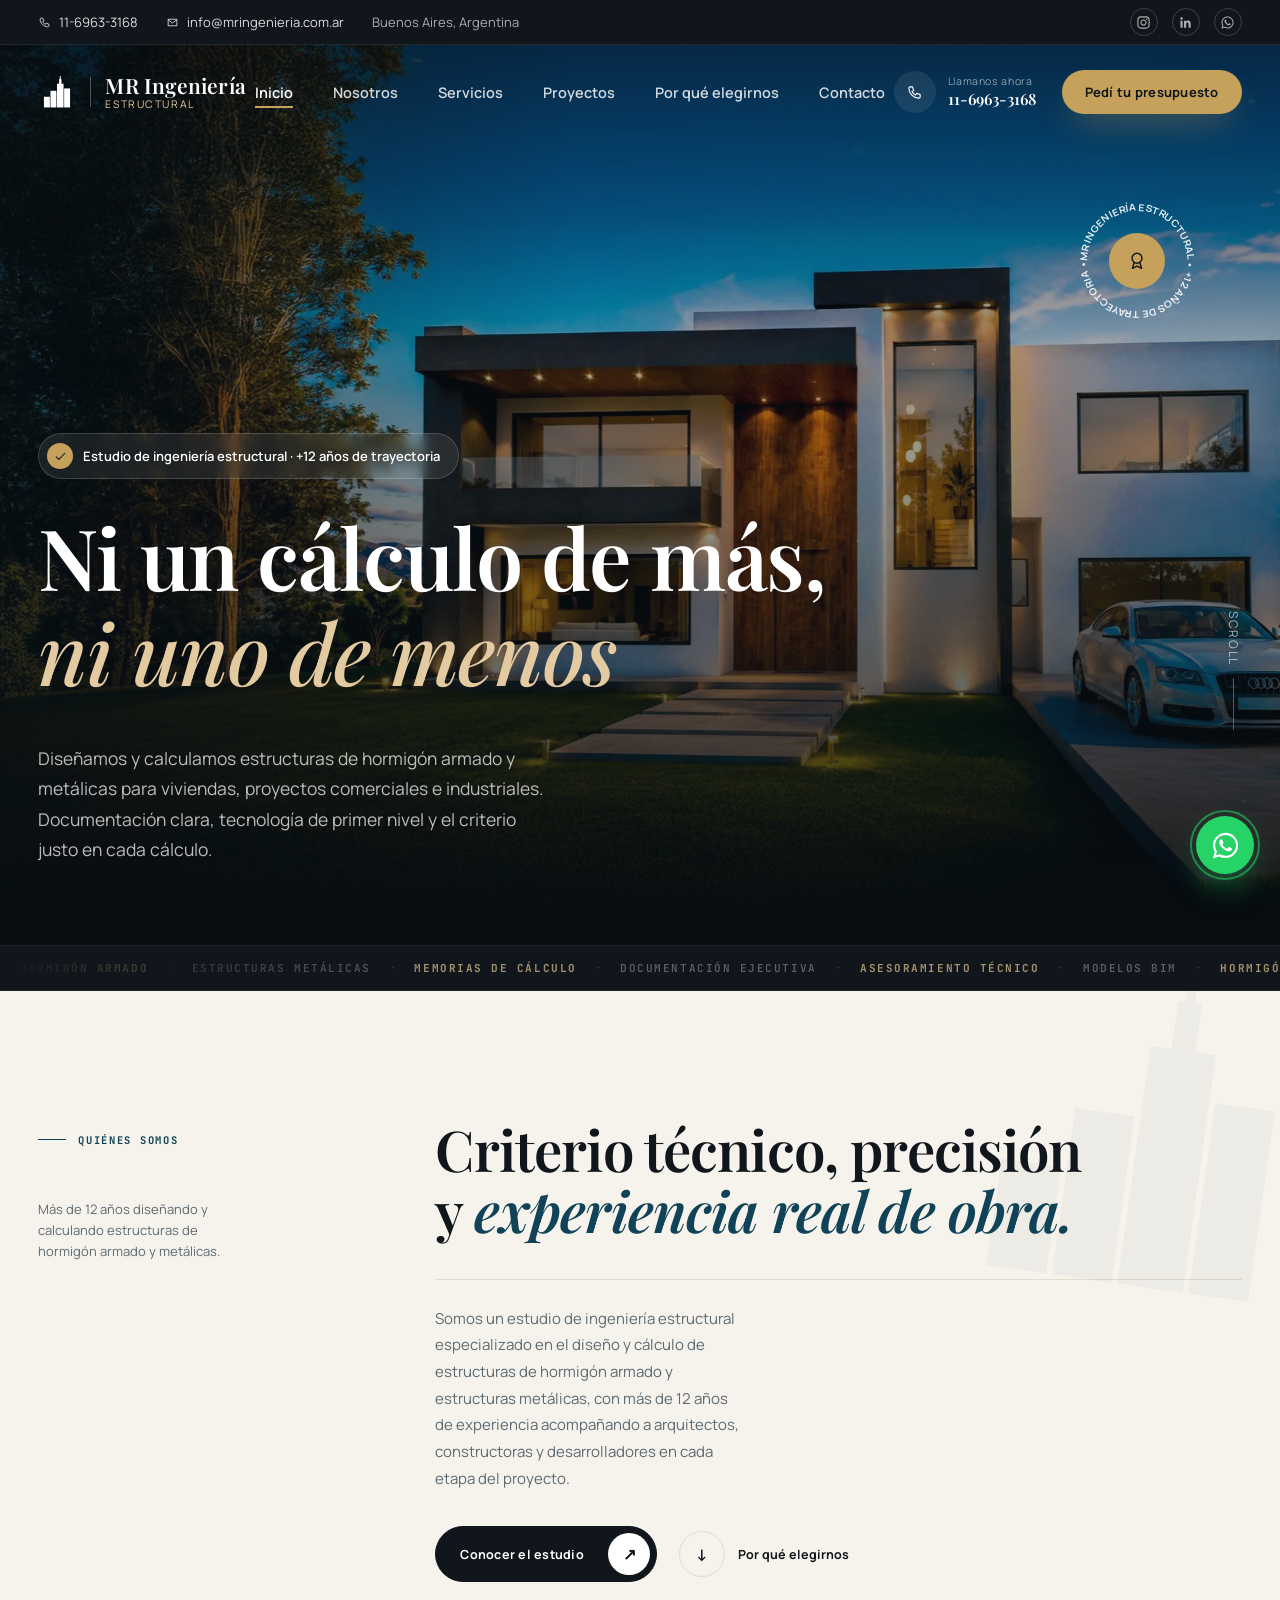
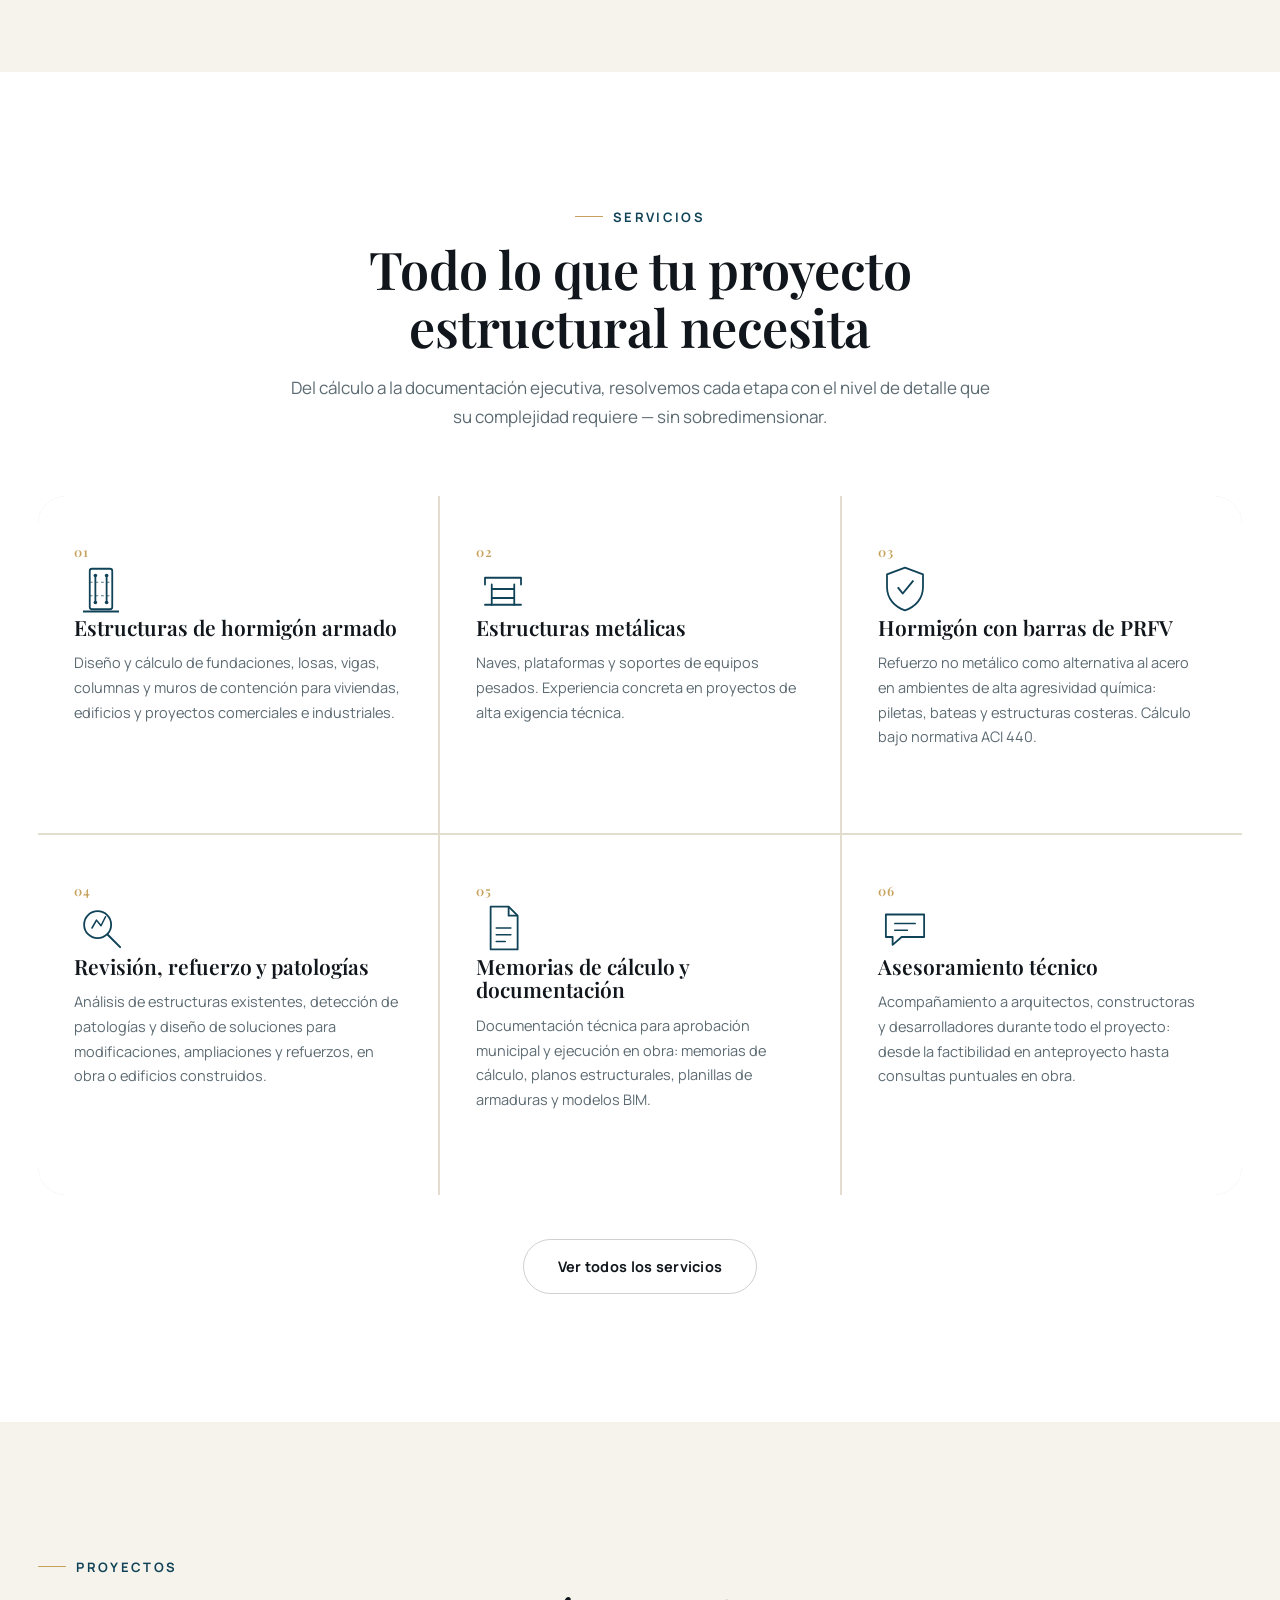
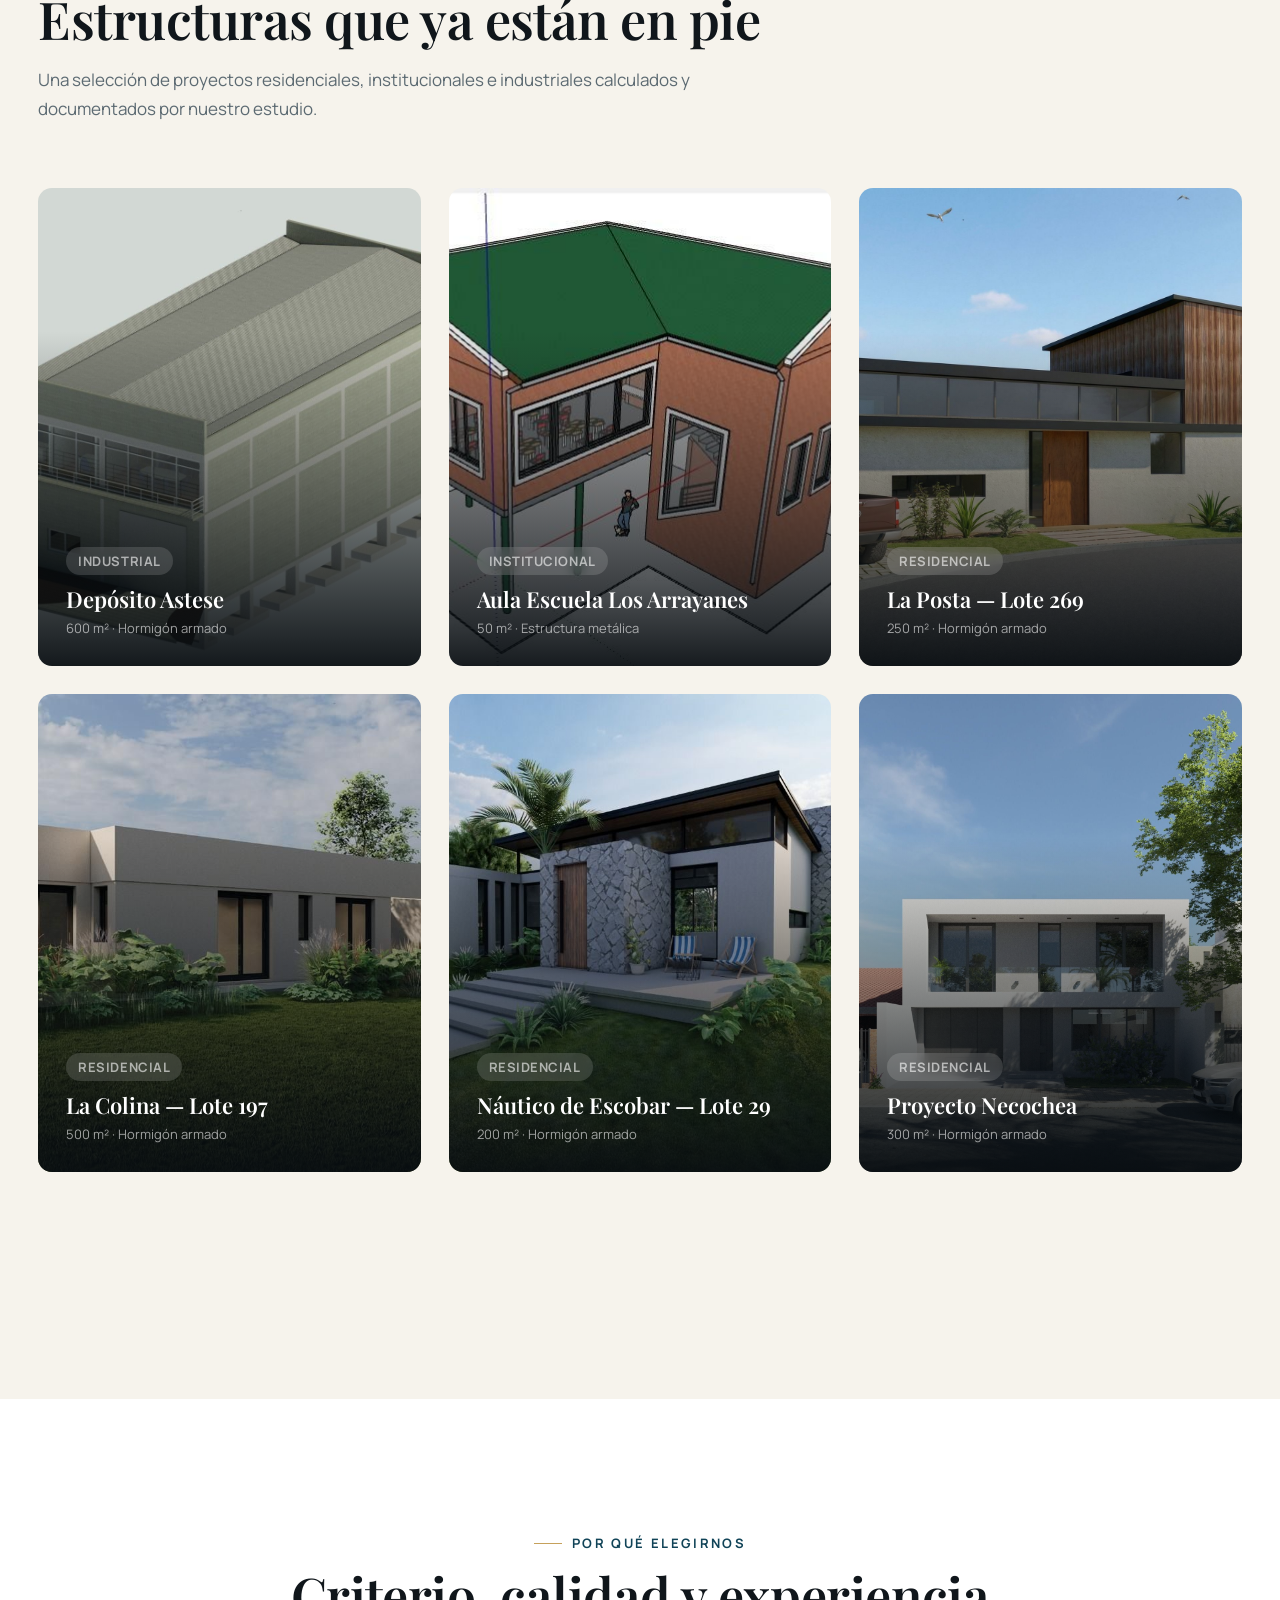
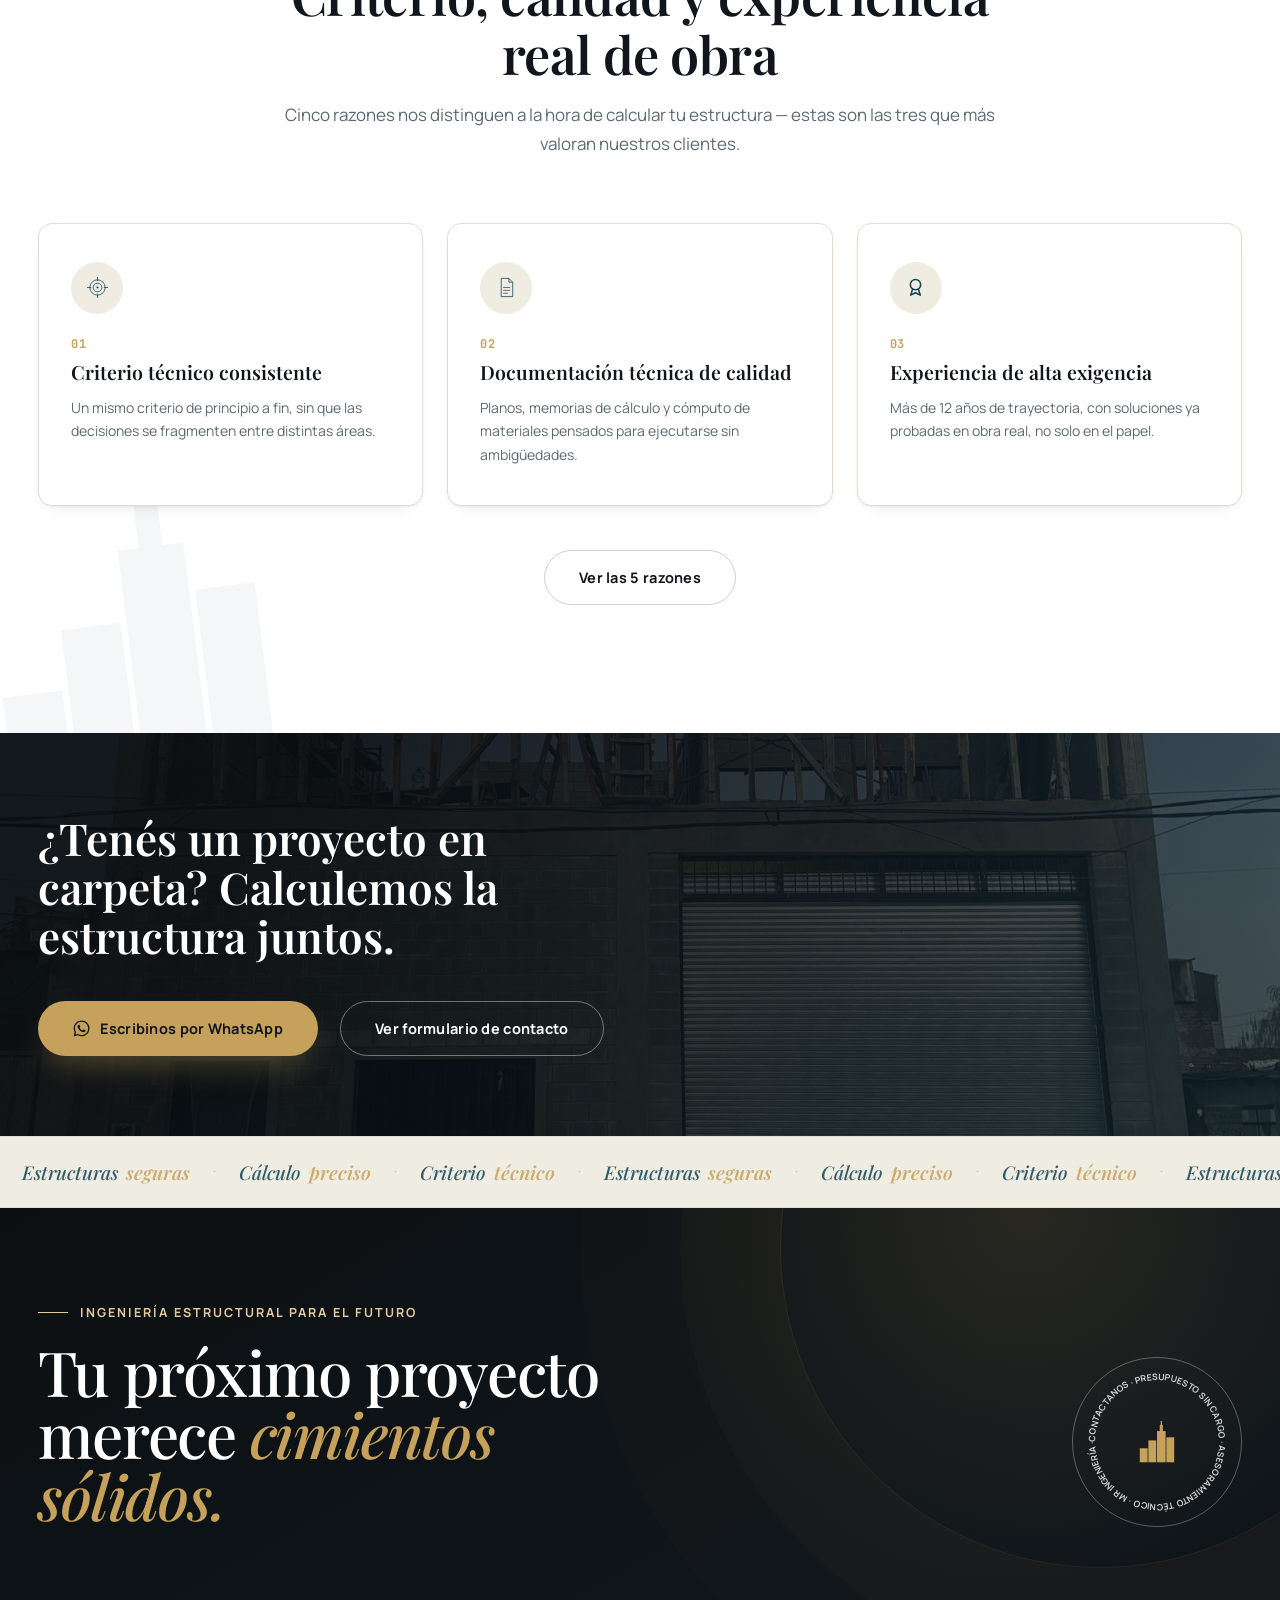
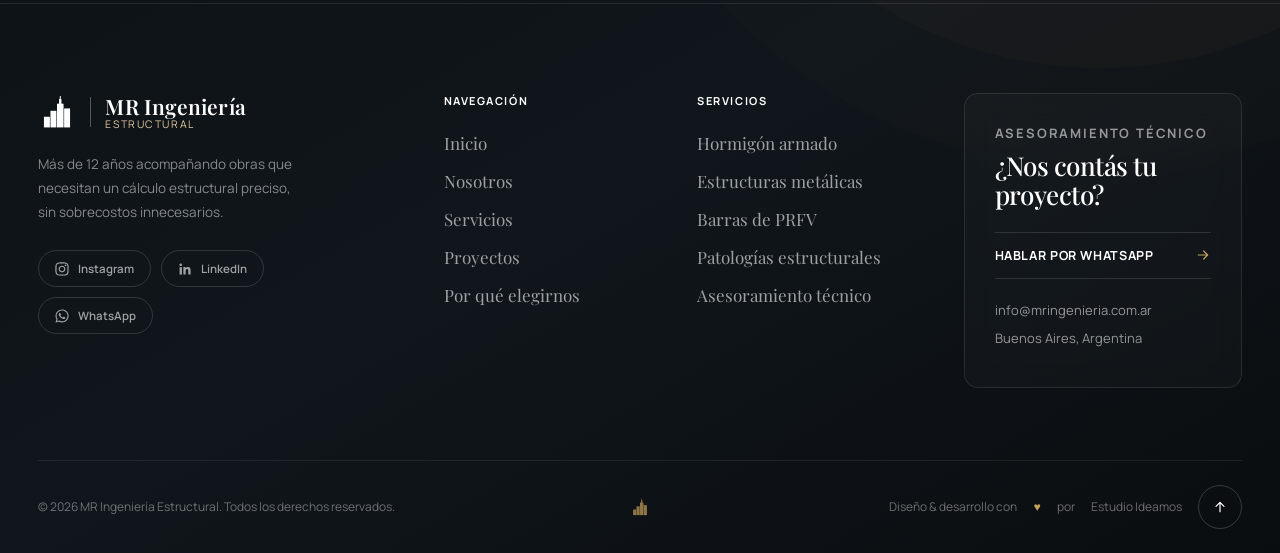
==== commit 0ff2b061: "Sacar el título repetido en Proyectos (ya lo dice el banner de arriba)" ====
--- a/index.html
+++ b/index.html
@@ -28,7 +28,7 @@
 <link rel="preconnect" href="https://fonts.googleapis.com">
 <link rel="preconnect" href="https://fonts.gstatic.com" crossorigin>
 <link href="https://fonts.googleapis.com/css2?family=Playfair+Display:ital,wght@0,500;0,600;0,700;1,500&amp;family=Manrope:wght@400;500;600;700;800&amp;family=JetBrains+Mono:wght@500;700&amp;display=swap" rel="stylesheet">
-<link rel="stylesheet" href="assets/css/style.css?v=20260811h">
+<link rel="stylesheet" href="assets/css/style.css?v=20260811i">
 <link rel="canonical" href="https://estudioideamos.github.io/mr-ingenieria-estructural/">
 
 <script type="application/ld+json">
@@ -658,6 +658,6 @@
   <svg viewBox="0 0 24 24"><use href="#ic-arrow-up"/></svg>
 </a>
 
-<script src="assets/js/main.js?v=20260811h" defer></script>
+<script src="assets/js/main.js?v=20260811i" defer></script>
 </body>
 </html>
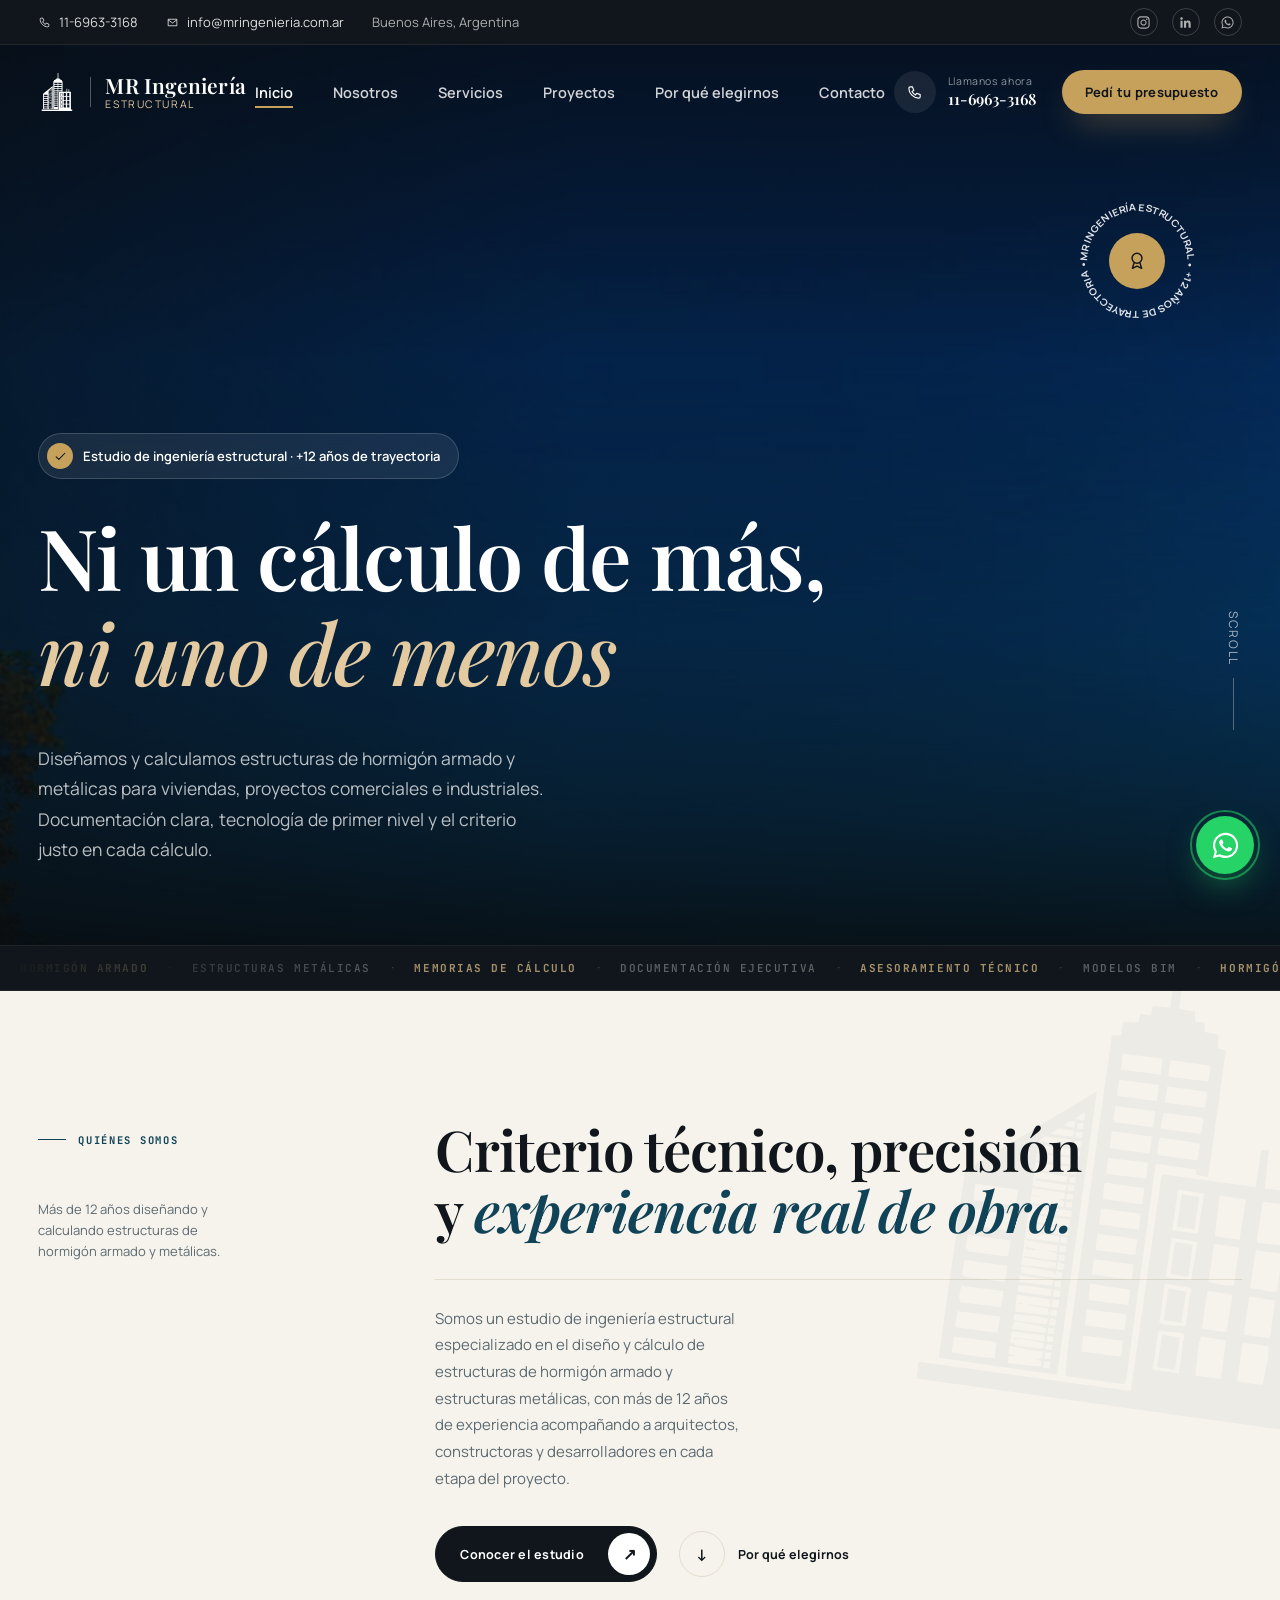
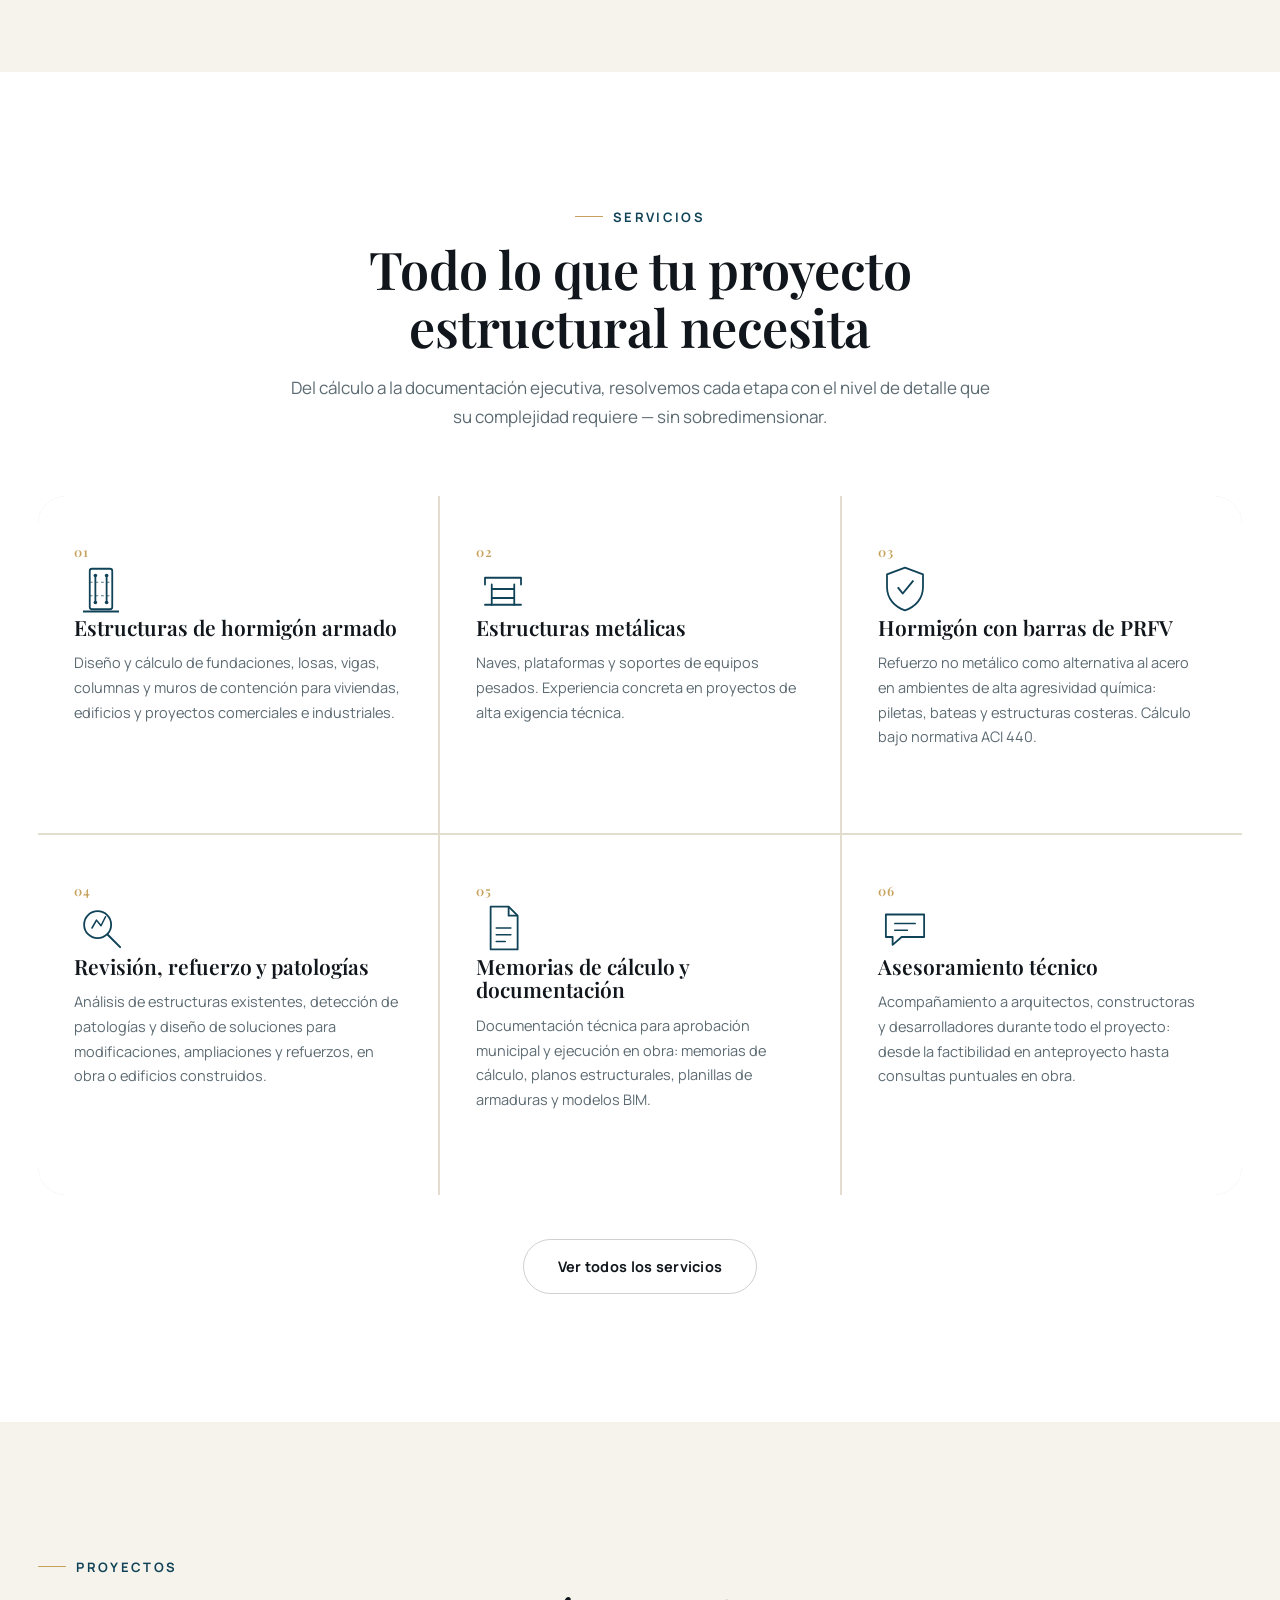
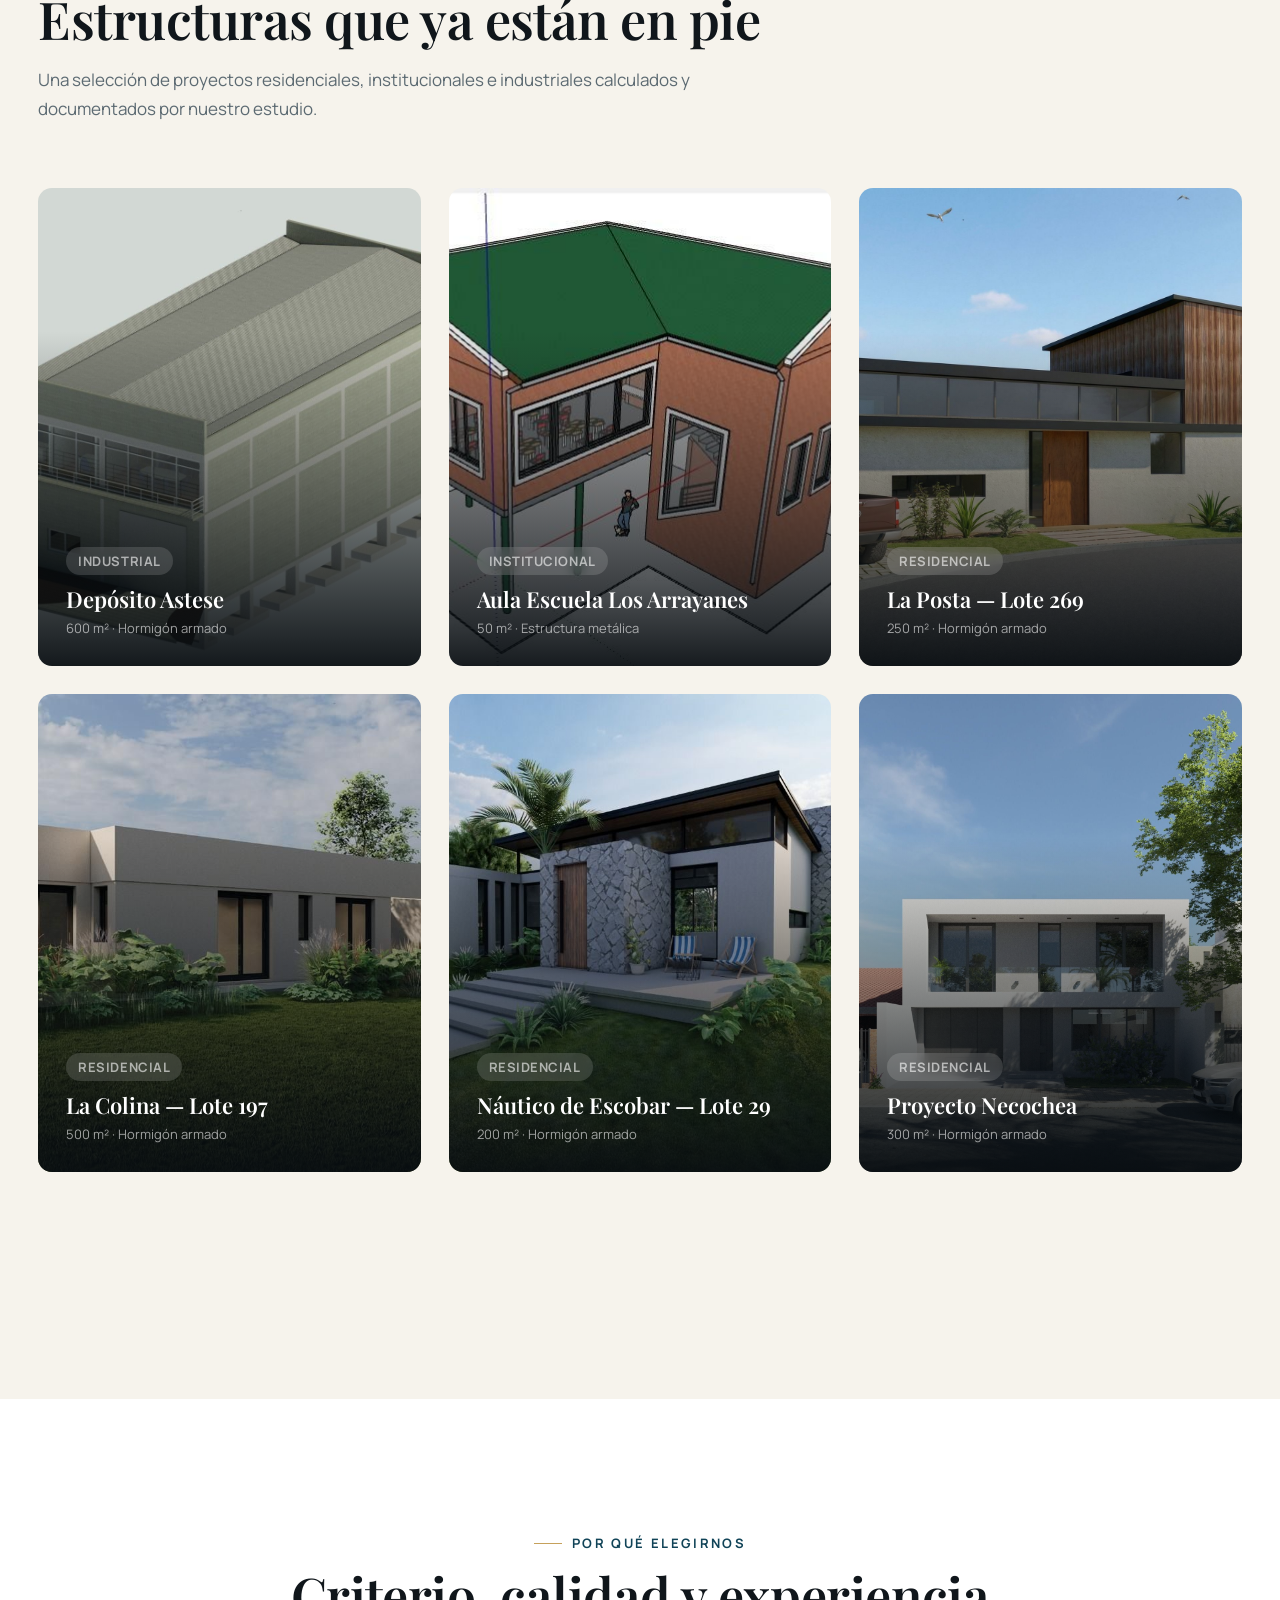
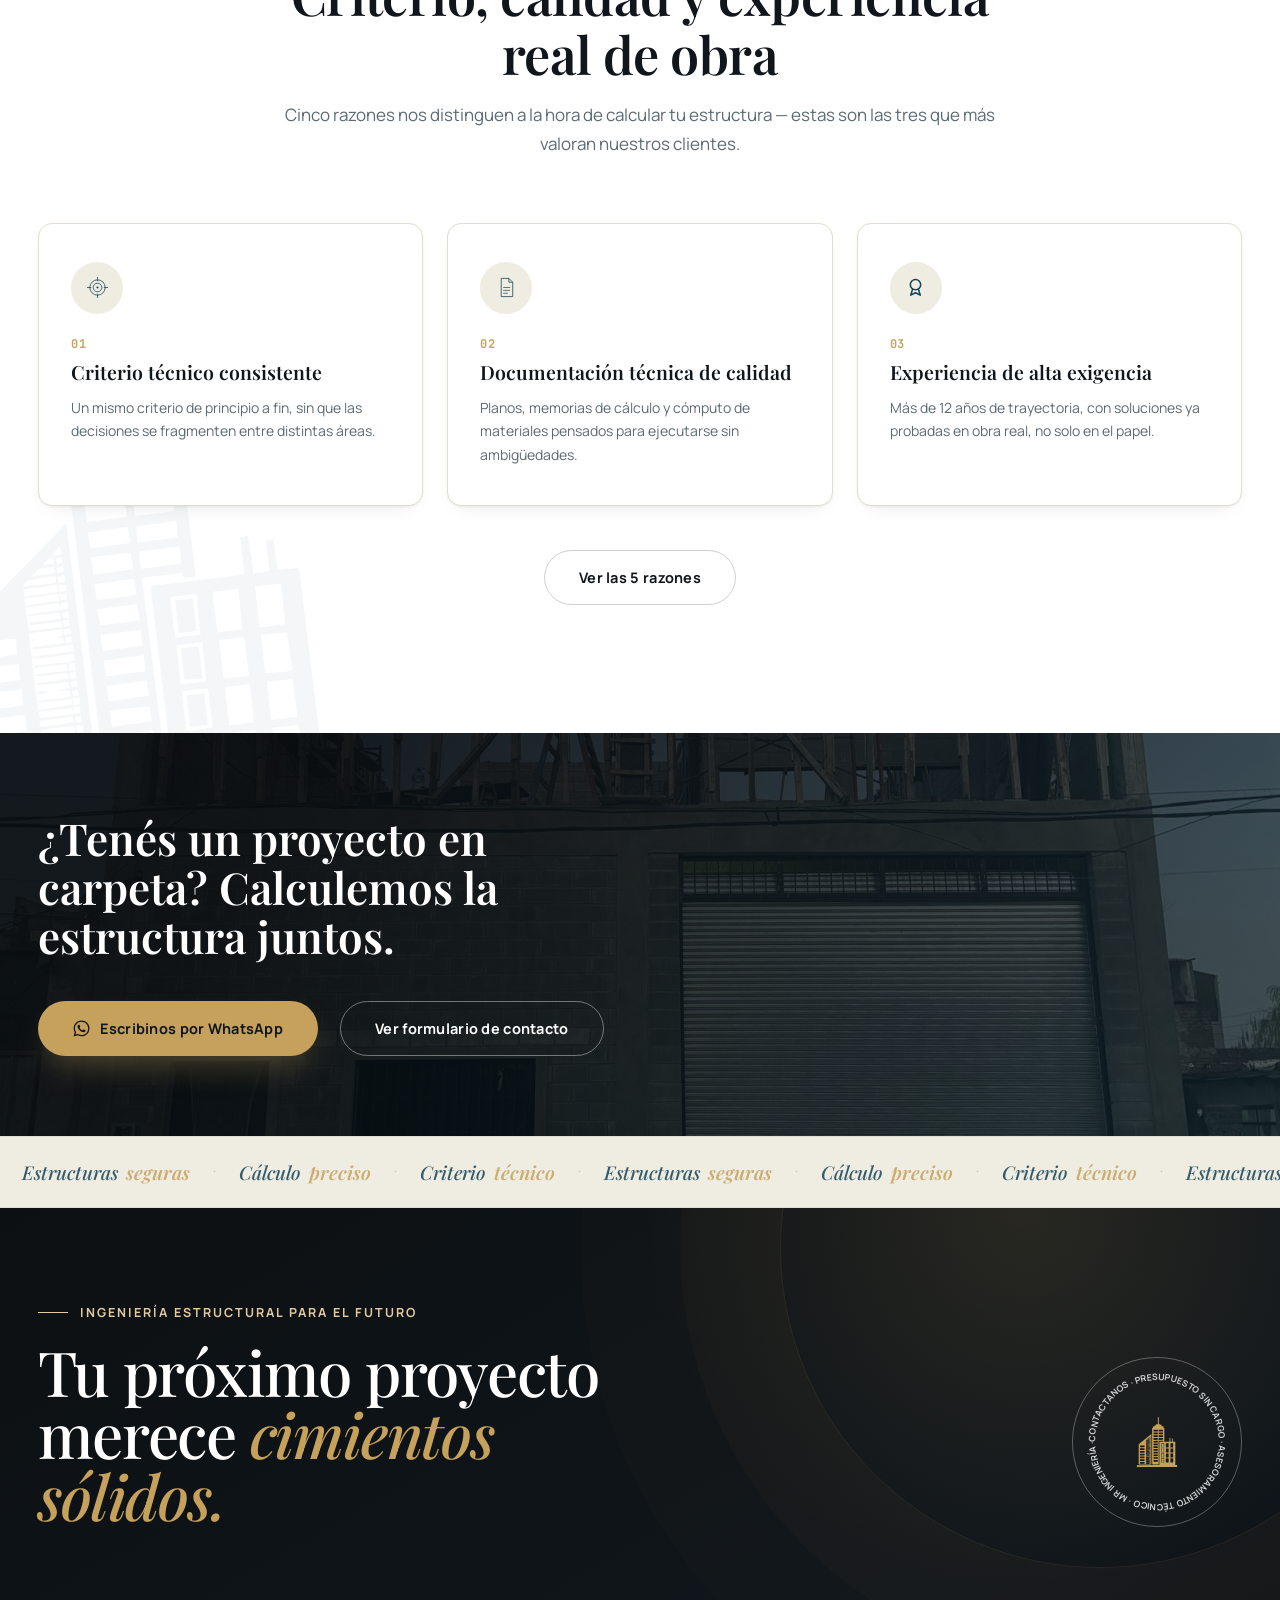
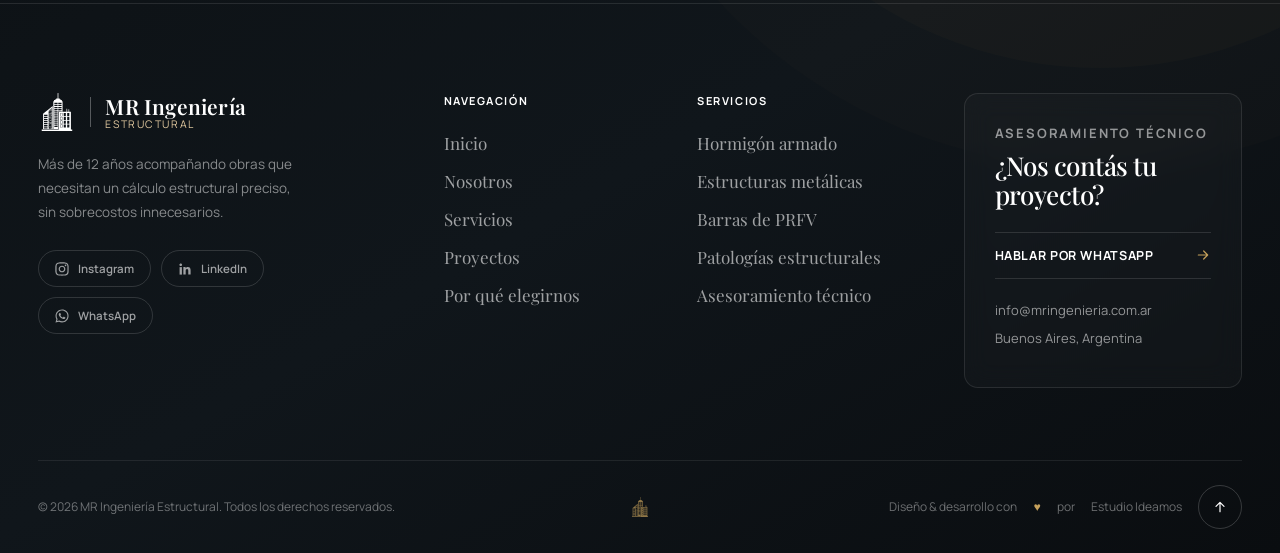
==== commit a500454f: "Reemplazar el ícono placeholder por el logo real de MR Ingeniería Se vectoriza el ícono oficial (ICO" ====
--- a/index.html
+++ b/index.html
@@ -28,7 +28,7 @@
 <link rel="preconnect" href="https://fonts.googleapis.com">
 <link rel="preconnect" href="https://fonts.gstatic.com" crossorigin>
 <link href="https://fonts.googleapis.com/css2?family=Playfair+Display:ital,wght@0,500;0,600;0,700;1,500&amp;family=Manrope:wght@400;500;600;700;800&amp;family=JetBrains+Mono:wght@500;700&amp;display=swap" rel="stylesheet">
-<link rel="stylesheet" href="assets/css/style.css?v=20260811i">
+<link rel="stylesheet" href="assets/css/style.css?v=20260811j">
 <link rel="canonical" href="https://estudioideamos.github.io/mr-ingenieria-estructural/">
 
 <script type="application/ld+json">
@@ -64,32 +64,7 @@
 <svg width="0" height="0" style="position:absolute" aria-hidden="true">
 <defs>
 
-<symbol id="mr-logo-mark" viewBox="0 0 64 64">
-  <g fill="currentColor">
-    <rect x="10" y="40" width="10" height="18"/>
-    <rect x="21" y="30" width="10" height="28"/>
-    <rect x="32" y="18" width="11" height="40"/>
-    <rect x="44" y="26" width="10" height="32"/>
-    <rect x="35.5" y="10" width="4" height="10"/>
-    <rect x="36.7" y="5" width="1.6" height="6"/>
-  </g>
-  <g stroke="currentColor" stroke-width="1.1" opacity="0.55">
-    <line x1="21" y1="36" x2="31" y2="36"/>
-    <line x1="21" y1="42" x2="31" y2="42"/>
-    <line x1="21" y1="48" x2="31" y2="48"/>
-    <line x1="21" y1="54" x2="31" y2="54"/>
-    <line x1="32" y1="24" x2="43" y2="24"/>
-    <line x1="32" y1="30" x2="43" y2="30"/>
-    <line x1="32" y1="36" x2="43" y2="36"/>
-    <line x1="32" y1="42" x2="43" y2="42"/>
-    <line x1="32" y1="48" x2="43" y2="48"/>
-    <line x1="32" y1="54" x2="43" y2="54"/>
-    <line x1="44" y1="32" x2="54" y2="32"/>
-    <line x1="44" y1="38" x2="54" y2="38"/>
-    <line x1="44" y1="44" x2="54" y2="44"/>
-    <line x1="44" y1="50" x2="54" y2="50"/>
-  </g>
-</symbol>
+<symbol id="mr-logo-mark" viewBox="0 0 464 569"><path fill="currentColor" fill-rule="evenodd" d="M250,540.5L178,540.5L176.5,513L176.5,125L187.5,123L188,106.5L206,105.5L207,94.5L219,94.5L221,82.5L241.5,82L241.5,10L243,-0.5L251,0.5L252.5,5L252.5,82L272,82.5L274,94.5L285,94.5L287,105.5L304,106.5L305.5,123L315.5,124L315.5,277L314,278.5L301,277.5L299,271.5L252,271.5L250.5,273L251.5,534L250,540.5Z M241.5,164L241,144.5L192.5,145L193,164.5L241.5,164Z M299.5,164L300.5,150L299,144.5L251.5,145L250.5,163L252,164.5L299.5,164Z M241.5,196L241,176.5L192.5,177L193,196.5L241.5,196Z M299.5,196L300.5,182L299,176.5L251.5,177L251,196.5L299.5,196Z M168,540.5L23.5,540L23.5,311L168,194.5L168,540.5Z M241.5,228L241,208.5L192.5,209L193,228.5L241.5,228Z M299.5,228L300.5,211L299,208.5L251.5,209L250.5,227L252,228.5L299.5,228Z M157.5,232L157,221.5L145.5,231L157.5,232Z M147.5,242L147,234.5L141,234.5L134.5,241L147.5,242Z M157.5,242L157,234.5L149.5,236L151,242.5L157.5,242Z M463,568.5L0,568.5L-0.5,548L259,547.5L259.5,285L261,282.5L374,282.5L374.5,237L384,236.5L385,282.5L404.5,282L404.5,245L414,244.5L414.5,282L439,282.5L440.5,284L440.5,547L463,547.5L463,568.5Z M241.5,260L241,239.5L194,239.5L192.5,241L193,260.5L241.5,260Z M299.5,260L300.5,243L299,239.5L252,239.5L250.5,242L250.5,259L252,260.5L299.5,260Z M144.5,253L147.5,252L147,245.5L128,245.5L119.5,253L144.5,253Z M157.5,253L158,245.5L149.5,247L150,252.5L157.5,253Z M139.5,265L147,264.5L147.5,258L143,256.5L113,257.5L106.5,264L139.5,265Z M157.5,265L158.5,258L157,256.5L149.5,258L150,265.5L157.5,265Z M148.5,276L147,267.5L106.5,268L107,276.5L148.5,276Z M157.5,276L158.5,269L150,267.5L149.5,276L157.5,276Z M241.5,291L241,271.5L192.5,272L193,291.5L241.5,291Z M124.5,287L148,286.5L148.5,280L147,278.5L106.5,279L107,287.5L124.5,287Z M157.5,286L158,279.5L149.5,279L150,286.5L157.5,286Z M139.5,319L147,318.5L148.5,312L110,311.5L108.5,310L110,308.5L147,308.5L147,301.5L109,300.5L108.5,299L157,297.5L158.5,291L157,289.5L150,290.5L148,294.5L147,289.5L106.5,290L107,318.5L139.5,319Z M312.5,348L313.5,299L283,298.5L281.5,300L281.5,348L312.5,348Z M363.5,348L364.5,299L334,298.5L332.5,302L333.5,348L363.5,348Z M415.5,348L416.5,299L385,298.5L384.5,347L386,348.5L415.5,348Z M157.5,308L157,300.5L149.5,303L151,308.5L157.5,308Z M241.5,322L241,302.5L194,302.5L192.5,304L193,322.5L241.5,322Z M308,343.5L286.5,343L287,303.5L308.5,304L308,343.5Z M157.5,318L157,310.5L149.5,311L150,318.5L157.5,318Z M108.5,350L158,349.5L158.5,342L109,341.5L110,338.5L147,338.5L147.5,332L139.5,330L147,328.5L147.5,323L146,321.5L107,321.5L106.5,349L108.5,350Z M157.5,328L157,321.5L149.5,322L148.5,327L150,328.5L157.5,328Z M89.5,345L90.5,327L89,325.5L40,325.5L37.5,327L39,345.5L89.5,345Z M119,330.5L109,330.5L108.5,329L119,330.5Z M157.5,338L157,331.5L149.5,332L150,338.5L157.5,338Z M241.5,353L241,333.5L192.5,334L193,353.5L241.5,353Z M108.5,415L148.5,413L148,406.5L108.5,406L109,403.5L135,404.5L148.5,403L147,395.5L133.5,394L147,392.5L147,385.5L108.5,385L110,382.5L148,381.5L147,374.5L111,374.5L108.5,373L111,371.5L148,371.5L147.5,364L109,363.5L108.5,361L157,361.5L158.5,354L157,352.5L118,353.5L108,351.5L106.5,353L106.5,414L108.5,415Z M89.5,376L90,356.5L39,356.5L37.5,358L37.5,373L41,376.5L89.5,376Z M312.5,405L313.5,358L282,357.5L281.5,405L312.5,405Z M353.5,405L364.5,404L364.5,359L363,357.5L334,357.5L333.5,404L353.5,405Z M415.5,405L417.5,402L416.5,358L385,357.5L384.5,404L415.5,405Z M307,401.5L286.5,400L287,361.5L308.5,362L308.5,400L307,401.5Z M157.5,372L157.5,364L151,363.5L149.5,372L157.5,372Z M237.5,384L241.5,383L241,364.5L192.5,365L193,384.5L237.5,384Z M157.5,382L157,374.5L149.5,375L150,381.5L157.5,382Z M157.5,392L157,384.5L149.5,386L150,392.5L157.5,392Z M89.5,407L90,387.5L39,387.5L37.5,389L37.5,403L41,407.5L89.5,407Z M118,395.5L109,395.5L108.5,392L122.5,394L118,395.5Z M157.5,403L157,395.5L149.5,397L151,403.5L157.5,403Z M241.5,414L241,395.5L192.5,396L193,414.5L241.5,414Z M157.5,414L158.5,407L150,405.5L149.5,413L151,414.5L157.5,414Z M286.5,462L313.5,461L313.5,415L312,413.5L283,413.5L281.5,415L281.5,461L286.5,462Z M363.5,461L364.5,415L334,414.5L333.5,461L363.5,461Z M416.5,461L416.5,415L385,414.5L384.5,461L416.5,461Z M139.5,425L157,424.5L157.5,417L150,416.5L148,422.5L147,417.5L108,416.5L106.5,418L108,424.5L139.5,425Z M89.5,438L90.5,420L89,418.5L39,418.5L37.5,421L37.5,436L40,438.5L89.5,438Z M308,457.5L286.5,457L287,418.5L308.5,419L308,457.5Z M241.5,445L241,426.5L192.5,426L193,445.5L241.5,445Z M140.5,435L147.5,434L147,427.5L106.5,428L107,435.5L140.5,435Z M157.5,435L157,427.5L149.5,429L151,435.5L157.5,435Z M147.5,447L147,439.5L120,438.5L106.5,440L107,447.5L147.5,447Z M157.5,447L158.5,440L150,438.5L149.5,446L151,447.5L157.5,447Z M89.5,469L90,449.5L38.5,450L37.5,464L40,469.5L89.5,469Z M141.5,471L148.5,470L146,462.5L123,462.5L120.5,461L147,460.5L148.5,459L147,451.5L106.5,451L107,471.5L141.5,471Z M157.5,460L158.5,452L157,450.5L150,451.5L149.5,459L151,460.5L157.5,460Z M241.5,476L241,456.5L192.5,457L193,476.5L241.5,476Z M113,462.5L108.5,461L114,460.5L113,462.5Z M157.5,470L157,462.5L149.5,464L150,470.5L157.5,470Z M313.5,518L313.5,471L310,469.5L282,470.5L281.5,518L313.5,518Z M364.5,518L364.5,471L334,470.5L332.5,479L333.5,518L364.5,518Z M415.5,518L417.5,488L416.5,471L385,470.5L384.5,518L415.5,518Z M139.5,482L147,481.5L147.5,475L137,473.5L106.5,475L107,482.5L139.5,482Z M157.5,482L157.5,475L151,474.5L149.5,482L157.5,482Z M308,514.5L288,514.5L286.5,513L287,474.5L308.5,475L308,514.5Z M89.5,500L90,480.5L38.5,481L37.5,497L39,500.5L89.5,500Z M109.5,493L147,492.5L147.5,487L139,484.5L108,483.5L106.5,493L109.5,493Z M157.5,492L157,484.5L149.5,486L150,492.5L157.5,492Z M241.5,508L241,488.5L192.5,489L193,508.5L241.5,508Z M142.5,512L147.5,511L147,504.5L121,503.5L112,504.5L111,506.5L110.5,503L147,502.5L147,495.5L106.5,496L106.5,509L108,510.5L110,509.5L113,512.5L142.5,512Z M157.5,502L157,495.5L149.5,496L150,502.5L157.5,502Z M157.5,512L157,505.5L149.5,506L150,511.5L157.5,512Z M73.5,532L90.5,531L90,511.5L38.5,512L38,531.5L73.5,532Z M134.5,534L147.5,533L147.5,527L139.5,525L147.5,523L147,515.5L106.5,514L106.5,523L116.5,525L107,526.5L107,534.5L134.5,534Z M157.5,523L157,514.5L149.5,516L150,523.5L157.5,523Z M157.5,534L157,525.5L149.5,527L151,534.5L157.5,534Z"/></symbol>
 
 <symbol id="ic-concrete" viewBox="0 0 48 48">
   <rect x="14" y="6" width="20" height="36" rx="2" fill="none" stroke="currentColor" stroke-width="1.6"/>
@@ -183,7 +158,7 @@
 <header class="site-header" id="siteHeader">
   <div class="container">
     <a href="#inicio" class="brand">
-      <svg class="mr-mark" viewBox="0 0 64 64"><use href="#mr-logo-mark"/></svg>
+      <svg class="mr-mark" viewBox="0 0 464 569"><use href="#mr-logo-mark"/></svg>
       <span class="brand-div"></span>
       <span class="brand-word"><b>MR Ingeniería</b><span>Estructural</span></span>
     </a>
@@ -307,7 +282,7 @@
 
 <!-- ============ ABOUT ============ -->
 <section class="section section--cream about-v2" id="nosotros">
-  <span class="logo-watermark logo-watermark--tr" aria-hidden="true"><svg viewBox="0 0 64 64"><use href="#mr-logo-mark"/></svg></span>
+  <span class="logo-watermark logo-watermark--tr" aria-hidden="true"><svg viewBox="0 0 464 569"><use href="#mr-logo-mark"/></svg></span>
   <div class="container about-grid">
     <div class="about-side" data-reveal>
       <span class="eyebrow-mono"><span></span>Quiénes somos</span>
@@ -461,7 +436,7 @@
 
 <!-- ============ WHY US (teaser) ============ -->
 <section class="section section--white why-teaser-section">
-  <span class="logo-watermark logo-watermark--bl" aria-hidden="true"><svg viewBox="0 0 64 64"><use href="#mr-logo-mark"/></svg></span>
+  <span class="logo-watermark logo-watermark--bl" aria-hidden="true"><svg viewBox="0 0 464 569"><use href="#mr-logo-mark"/></svg></span>
   <div class="container">
     <div class="section-head center" data-reveal>
       <span class="eyebrow" style="justify-content:center">Por qué elegirnos</span>
@@ -562,7 +537,7 @@
           <text><textPath href="#footerOrbitPath" startOffset="0" textLength="439" lengthAdjust="spacing">CONTACTANOS · PRESUPUESTO SIN CARGO · ASESORAMIENTO TÉCNICO · MR INGENIERÍA ·</textPath></text>
         </svg>
         <span class="footer-orbit-core">
-          <svg viewBox="0 0 64 64" width="50" height="50"><use href="#mr-logo-mark"/></svg>
+          <svg viewBox="0 0 464 569" width="50" height="50"><use href="#mr-logo-mark"/></svg>
         </span>
       </a>
     </div>
@@ -572,7 +547,7 @@
     <div class="footer-top">
       <div class="footer-brand" data-reveal>
         <a href="#inicio" class="brand">
-          <svg class="mr-mark" viewBox="0 0 64 64"><use href="#mr-logo-mark"/></svg>
+          <svg class="mr-mark" viewBox="0 0 464 569"><use href="#mr-logo-mark"/></svg>
           <span class="brand-div"></span>
           <span class="brand-word"><b>MR Ingeniería</b><span>Estructural</span></span>
         </a>
@@ -625,7 +600,7 @@
 
     <div class="footer-bottom">
       <span class="footer-copy">© <span id="year"></span> MR Ingeniería Estructural. Todos los derechos reservados.</span>
-      <span class="footer-tagline"><svg viewBox="0 0 64 64"><use href="#mr-logo-mark"/></svg></span>
+      <span class="footer-tagline"><svg viewBox="0 0 464 569"><use href="#mr-logo-mark"/></svg></span>
       <span class="footer-credit">
         Diseño &amp; desarrollo con <i aria-hidden="true">♥</i> por <a href="https://ideamos.com.ar" target="_blank" rel="noopener">Estudio Ideamos</a>
         <a href="#" class="back-top" aria-label="Volver arriba"><svg viewBox="0 0 24 24"><use href="#ic-arrow-up"/></svg></a>
@@ -658,6 +633,6 @@
   <svg viewBox="0 0 24 24"><use href="#ic-arrow-up"/></svg>
 </a>
 
-<script src="assets/js/main.js?v=20260811i" defer></script>
+<script src="assets/js/main.js?v=20260811j" defer></script>
 </body>
 </html>
--- a/assets/css/style.css
+++ b/assets/css/style.css
@@ -314,7 +314,7 @@
 .breadcrumb a:hover{ color: var(--c-gold-light); }
 .breadcrumb span.sep{ opacity:.5; }
 .breadcrumb span.current{ color: var(--c-gold-light); }
-.page-hero h1{ color:#fff; font-size: clamp(38px, 5.4vw, 68px); letter-spacing:-.01em; max-width:16ch; }
+.page-hero h1{ color:#fff; font-size: clamp(38px, 5.4vw, 68px); letter-spacing:-.01em; }
 .page-hero p{ margin-top:18px; font-size:16.5px; line-height:1.7; color: rgba(255,255,255,.68); max-width:52ch; }
 
 /* ============================= EYEBROW MONO / ACTION BUTTONS (editorial system) ============================= */
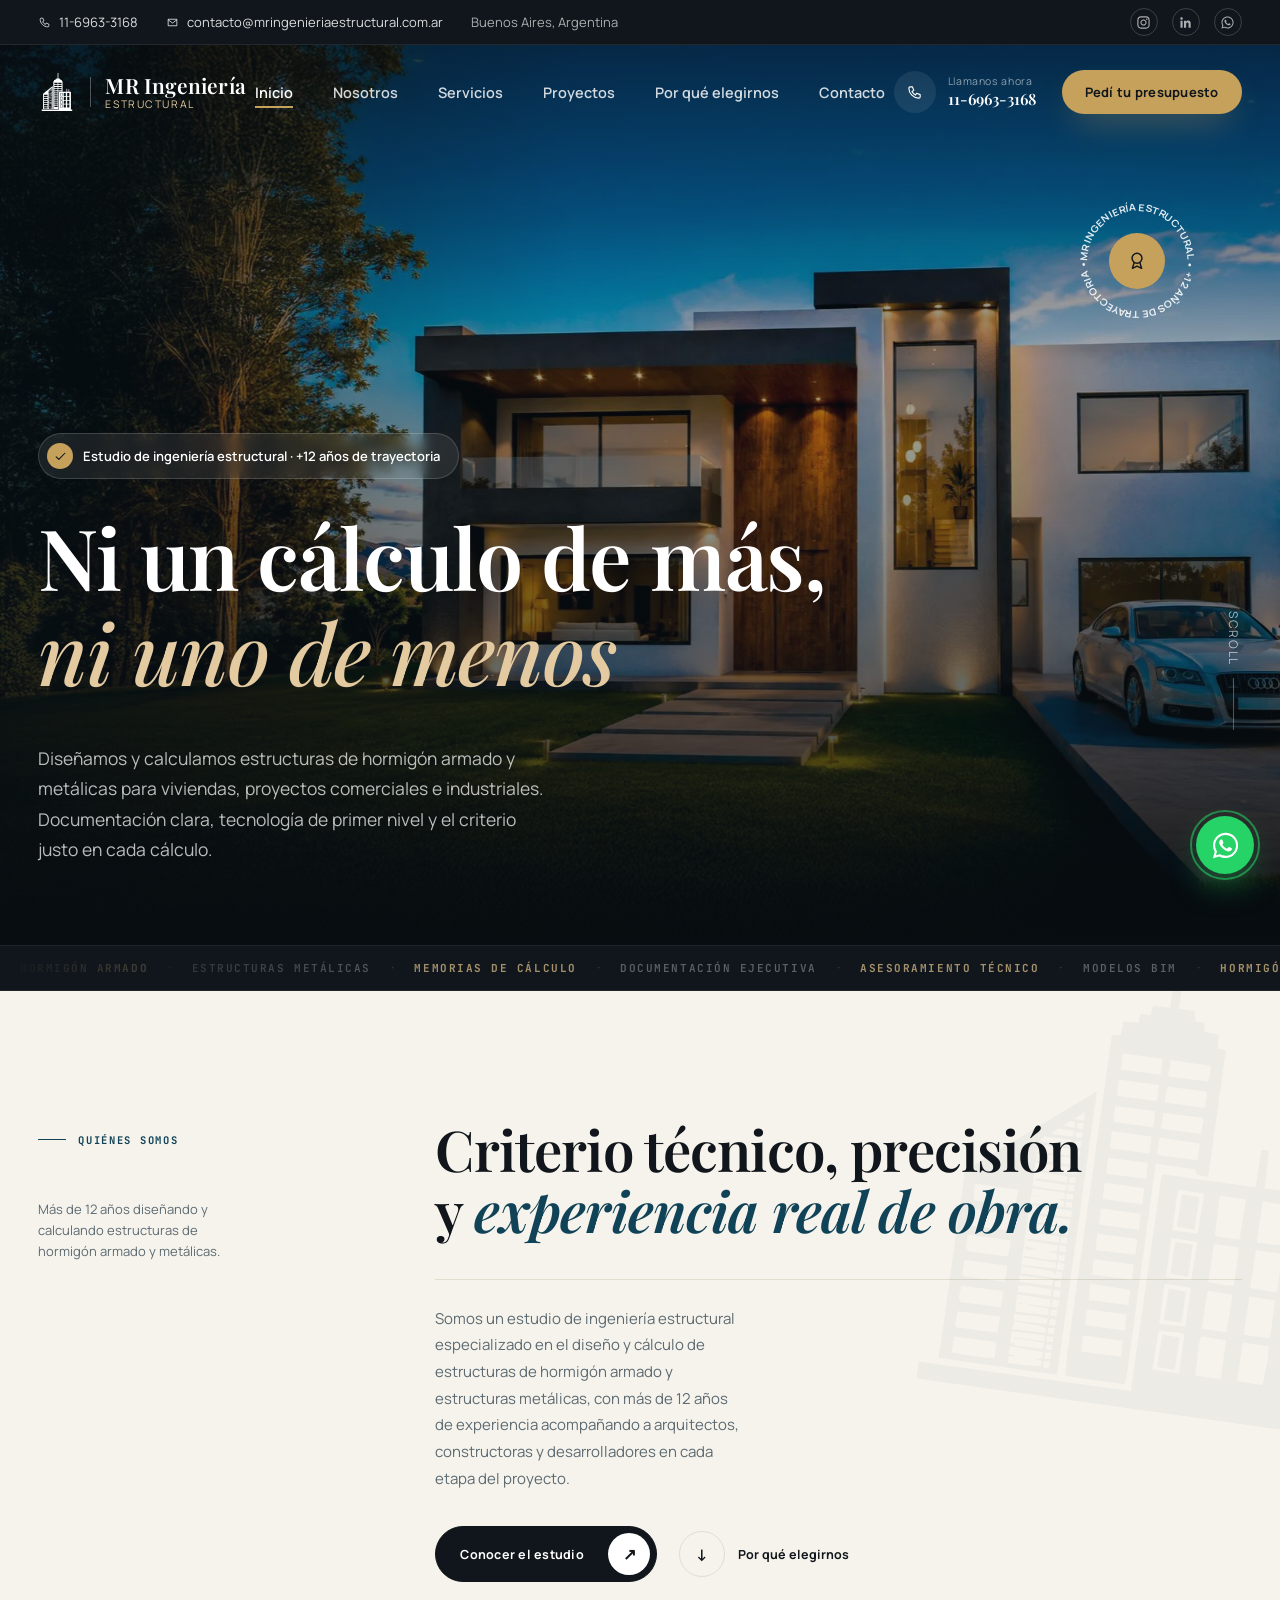
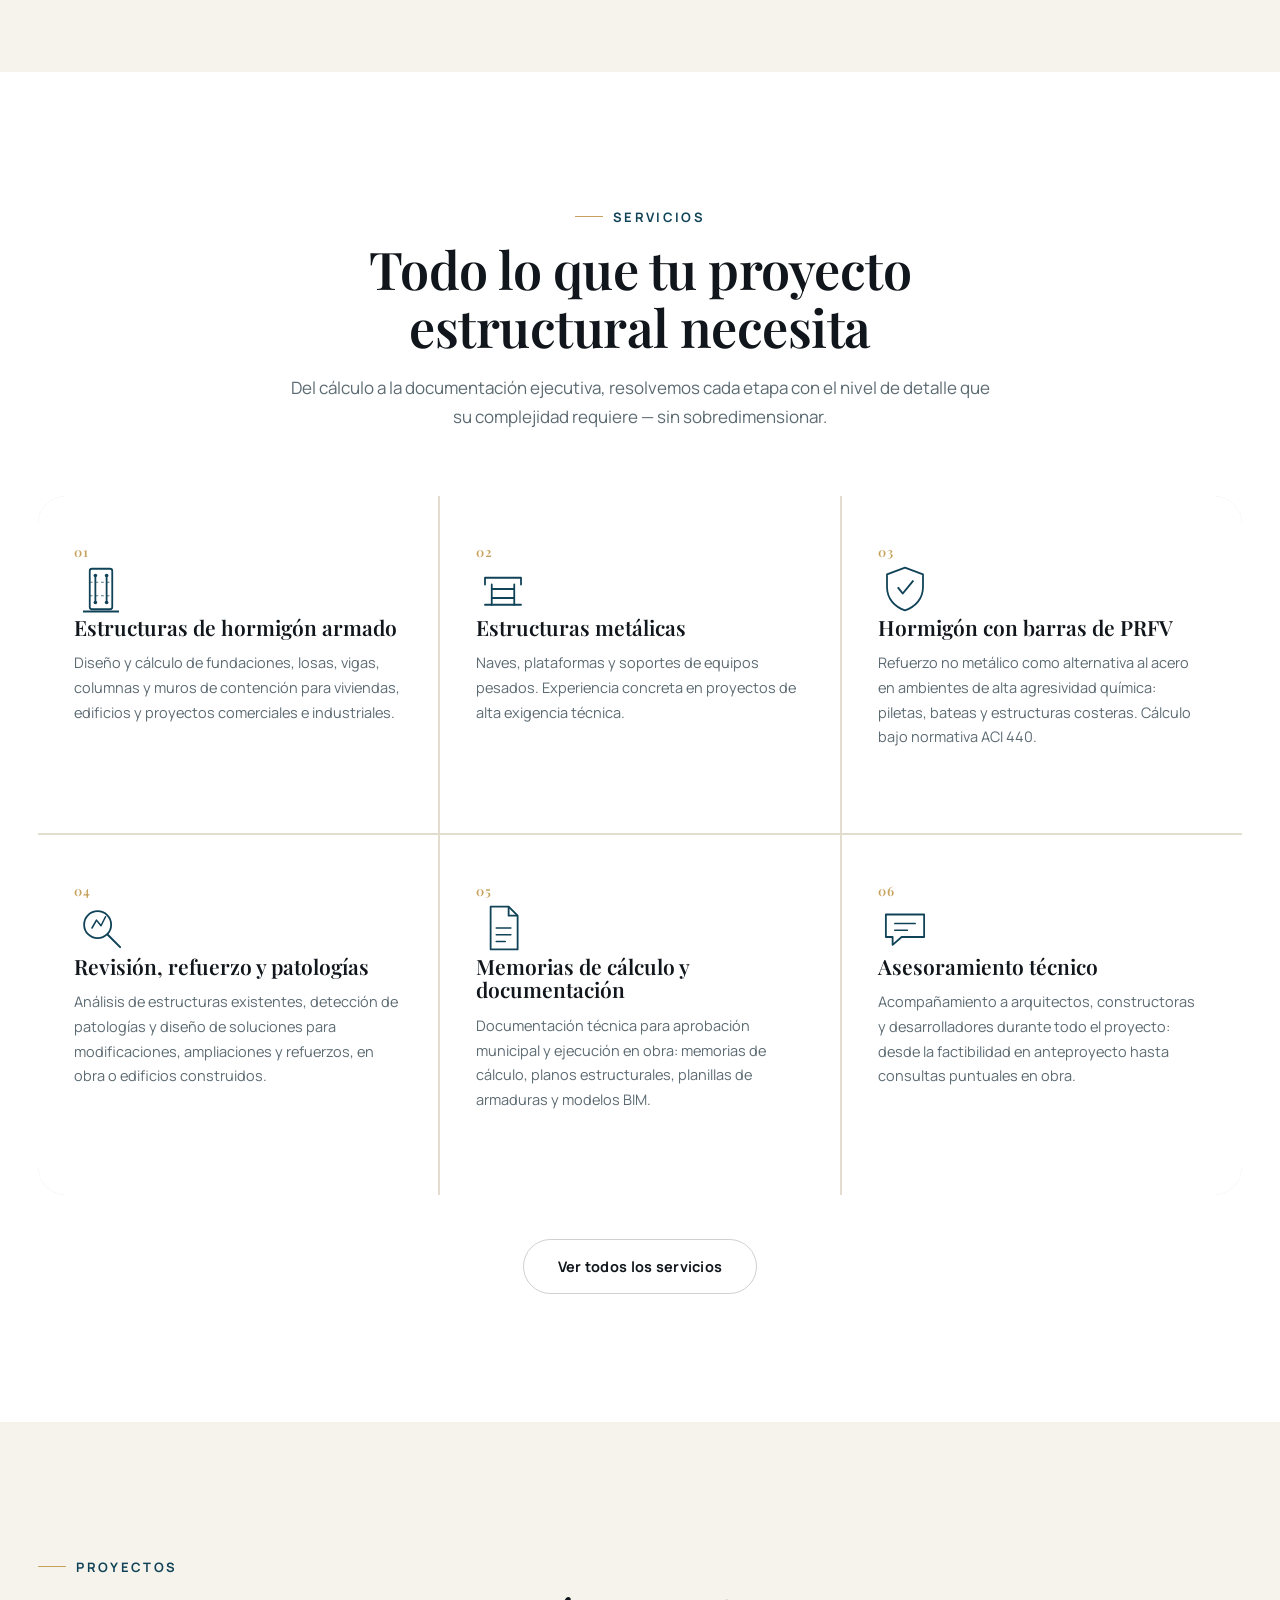
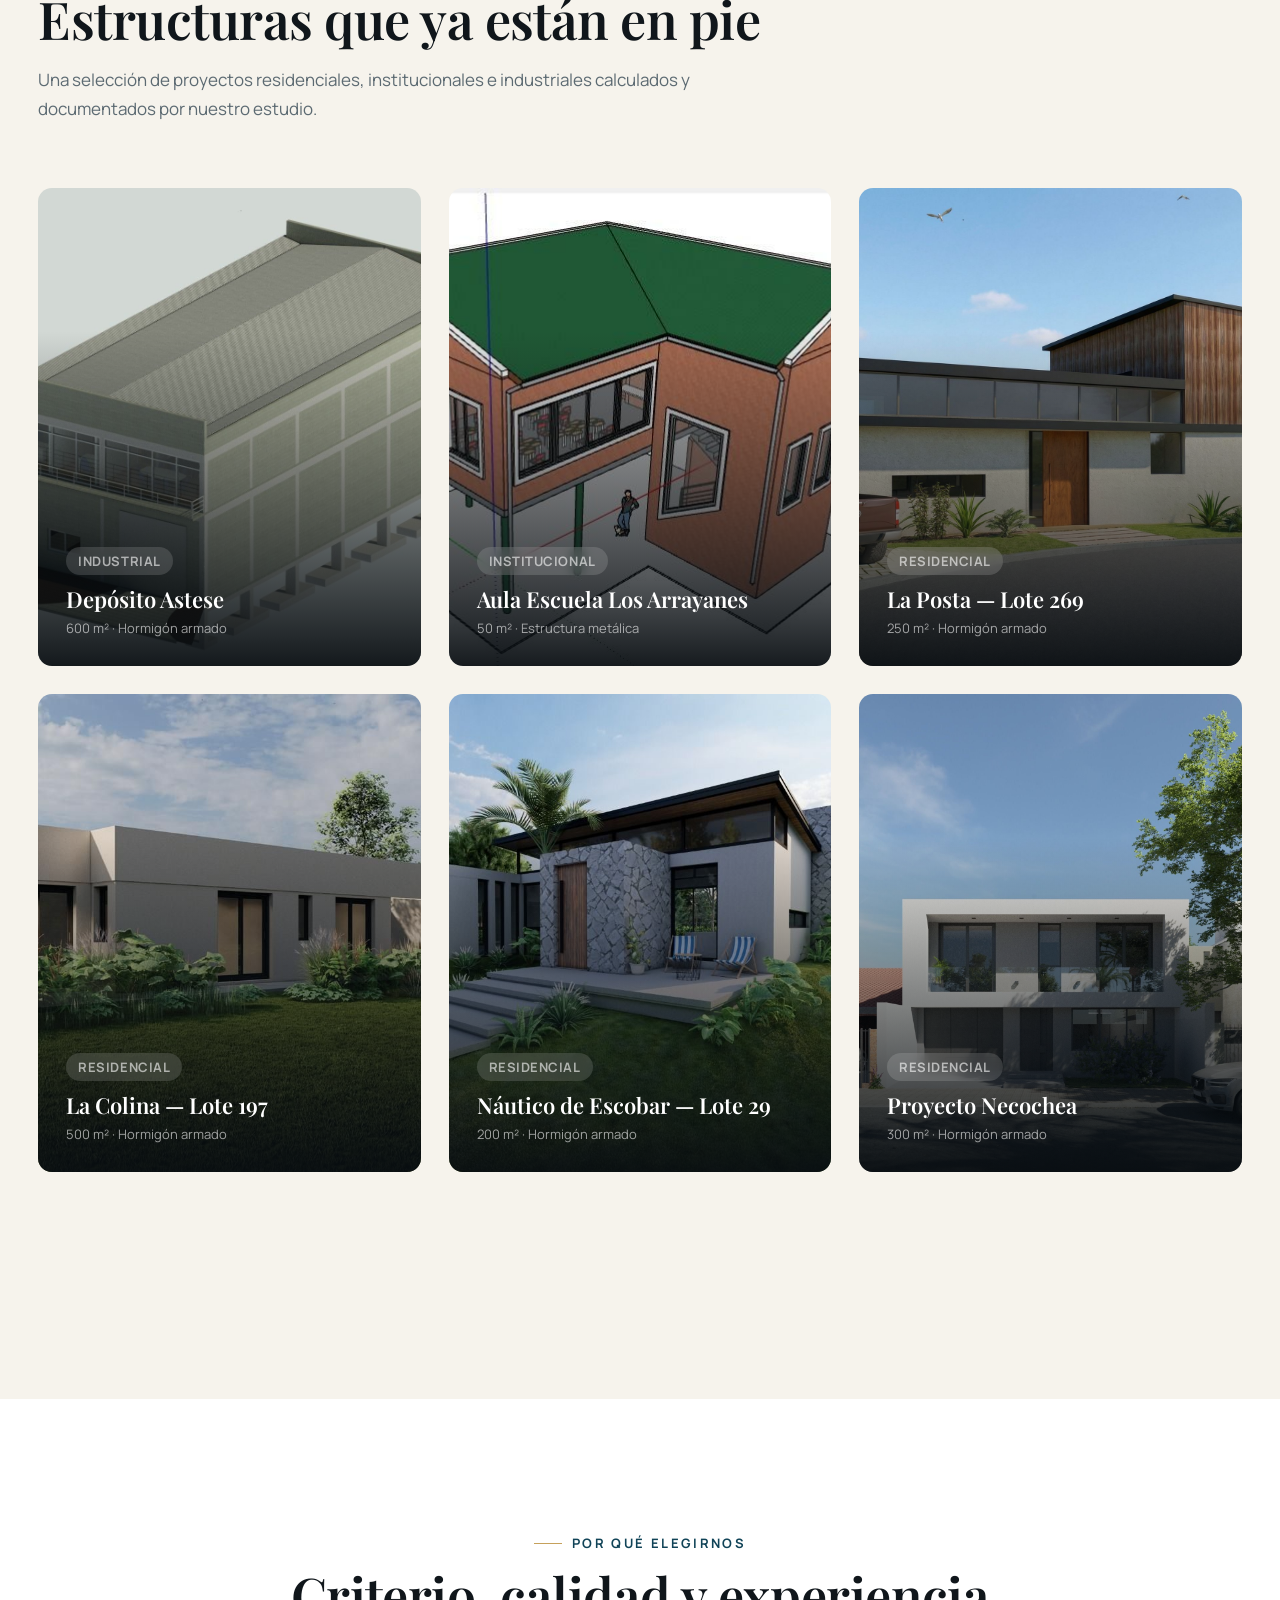
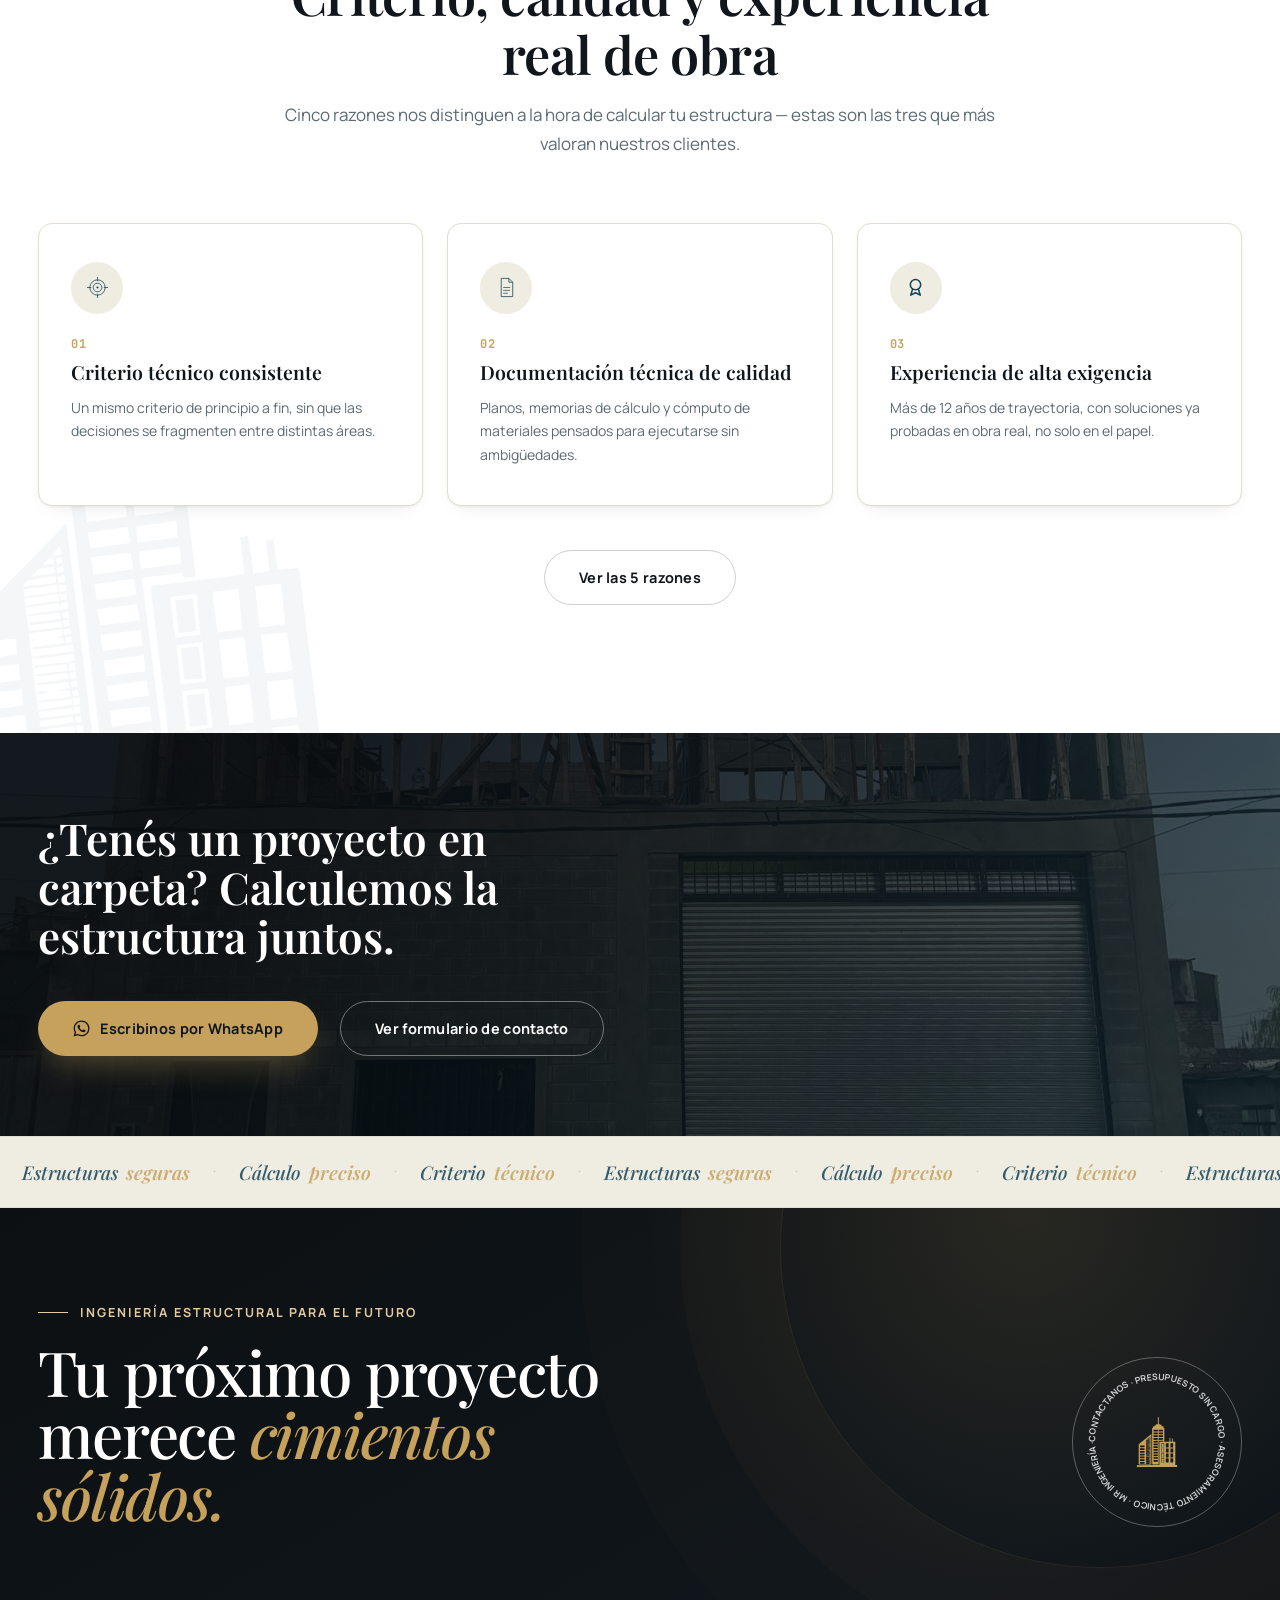
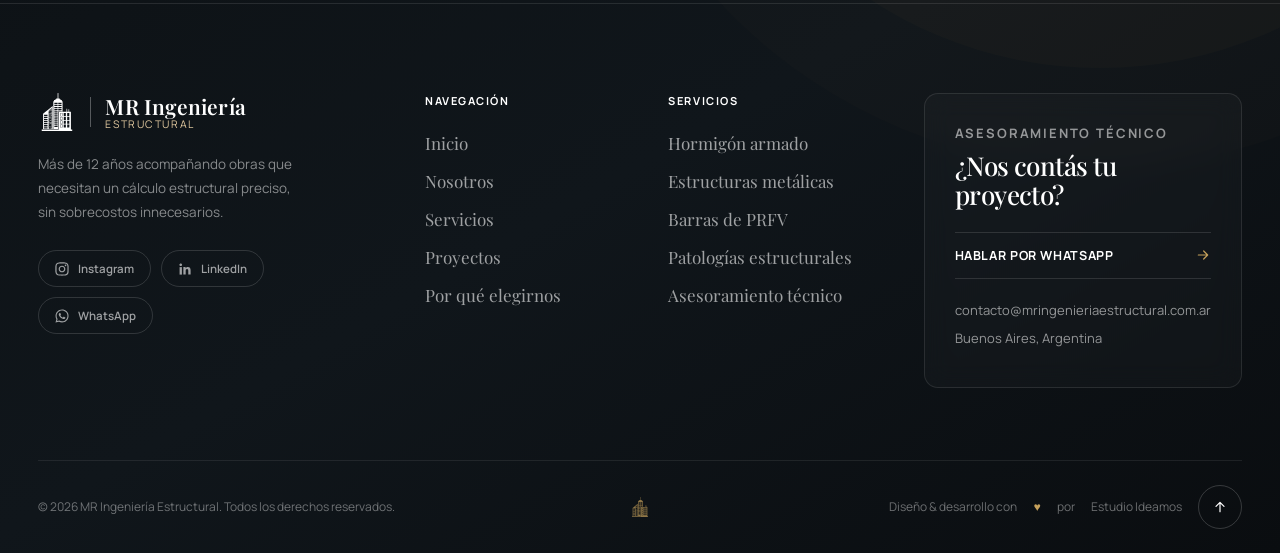
==== commit 964c34ac: "SEO técnico + corrección de email + formulario propio sin intermediarios - Corrige el dominio viejo " ====
--- a/index.html
+++ b/index.html
@@ -13,23 +13,23 @@
 <meta property="og:type" content="website">
 <meta property="og:site_name" content="MR Ingeniería Estructural">
 <meta property="og:locale" content="es_AR">
-<meta property="og:url" content="https://estudioideamos.github.io/mr-ingenieria-estructural/">
+<meta property="og:url" content="https://mringenieriaestructural.com.ar/">
 <meta property="og:title" content="MR Ingeniería Estructural | Cálculo y diseño de estructuras en Buenos Aires">
 <meta property="og:description" content="Estudio de ingeniería estructural con más de 12 años de experiencia. Diseño y cálculo de estructuras de hormigón armado y metálicas para proyectos residenciales, comerciales e industriales. Ni un cálculo de más, ni uno de menos.">
-<meta property="og:image" content="https://estudioideamos.github.io/mr-ingenieria-estructural/assets/img/og-share.jpg">
+<meta property="og:image" content="https://mringenieriaestructural.com.ar/assets/img/og-share.jpg">
 <meta property="og:image:width" content="1200">
 <meta property="og:image:height" content="630">
 <meta property="og:image:alt" content="MR Ingeniería Estructural — Ni un cálculo de más, ni uno de menos">
 <meta name="twitter:card" content="summary_large_image">
 <meta name="twitter:title" content="MR Ingeniería Estructural | Cálculo y diseño de estructuras en Buenos Aires">
 <meta name="twitter:description" content="Estudio de ingeniería estructural con más de 12 años de experiencia. Diseño y cálculo de estructuras de hormigón armado y metálicas para proyectos residenciales, comerciales e industriales. Ni un cálculo de más, ni uno de menos.">
-<meta name="twitter:image" content="https://estudioideamos.github.io/mr-ingenieria-estructural/assets/img/og-share.jpg">
+<meta name="twitter:image" content="https://mringenieriaestructural.com.ar/assets/img/og-share.jpg">
 
 <link rel="preconnect" href="https://fonts.googleapis.com">
 <link rel="preconnect" href="https://fonts.gstatic.com" crossorigin>
 <link href="https://fonts.googleapis.com/css2?family=Playfair+Display:ital,wght@0,500;0,600;0,700;1,500&amp;family=Manrope:wght@400;500;600;700;800&amp;family=JetBrains+Mono:wght@500;700&amp;display=swap" rel="stylesheet">
-<link rel="stylesheet" href="assets/css/style.css?v=20260811j">
-<link rel="canonical" href="https://estudioideamos.github.io/mr-ingenieria-estructural/">
+<link rel="stylesheet" href="assets/css/style.css?v=20260902a">
+<link rel="canonical" href="https://mringenieriaestructural.com.ar/">
 
 <script type="application/ld+json">
 {
@@ -37,10 +37,10 @@
   "@type": "ProfessionalService",
   "name": "MR Ingeniería Estructural",
   "description": "Estudio de ingeniería estructural especializado en el diseño y cálculo de estructuras de hormigón armado y metálicas, con más de 12 años de experiencia.",
-  "image": "https://estudioideamos.github.io/mr-ingenieria-estructural/assets/img/og-share.jpg",
-  "url": "https://estudioideamos.github.io/mr-ingenieria-estructural/",
+  "image": "https://mringenieriaestructural.com.ar/assets/img/og-share.jpg",
+  "url": "https://mringenieriaestructural.com.ar/",
   "telephone": "+541169633168",
-  "email": "info@mringenieria.com.ar",
+  "email": "contacto@mringenieriaestructural.com.ar",
   "priceRange": "$$",
   "areaServed": {
     "@type": "City",
@@ -143,7 +143,7 @@
   <div class="container">
     <div class="topbar-left">
       <a href="tel:+541169633168"><svg width="13" height="13"><use href="#ic-phone"/></svg> 11-6963-3168</a>
-      <a href="mailto:info@mringenieria.com.ar" class="hide-sm"><svg width="13" height="13"><use href="#ic-mail"/></svg> info@mringenieria.com.ar</a>
+      <a href="mailto:contacto@mringenieriaestructural.com.ar" class="hide-sm"><svg width="13" height="13"><use href="#ic-mail"/></svg> contacto@mringenieriaestructural.com.ar</a>
       <span class="hide-sm">Buenos Aires, Argentina</span>
     </div>
     <div class="topbar-social">
@@ -196,7 +196,7 @@
   <div class="mobile-nav-foot">
     <a href="contacto.html" class="btn btn--gold" style="align-self:flex-start">Pedí tu presupuesto</a>
     <a href="tel:+541169633168">11-6963-3168</a>
-    <a href="mailto:info@mringenieria.com.ar">info@mringenieria.com.ar</a>
+    <a href="mailto:contacto@mringenieriaestructural.com.ar">contacto@mringenieriaestructural.com.ar</a>
   </div>
 </nav>
 
@@ -593,7 +593,7 @@
         <a class="footer-whatsapp" href="https://wa.me/5491169633168" target="_blank" rel="noopener">
           <span>Hablar por WhatsApp</span><i><svg viewBox="0 0 24 24" width="16" height="16"><use href="#ic-arrow"/></svg></i>
         </a>
-        <p><a href="mailto:info@mringenieria.com.ar">info@mringenieria.com.ar</a></p>
+        <p><a href="mailto:contacto@mringenieriaestructural.com.ar">contacto@mringenieriaestructural.com.ar</a></p>
         <p>Buenos Aires, Argentina</p>
       </div>
     </div>
@@ -633,6 +633,6 @@
   <svg viewBox="0 0 24 24"><use href="#ic-arrow-up"/></svg>
 </a>
 
-<script src="assets/js/main.js?v=20260811j" defer></script>
+<script src="assets/js/main.js?v=20260902a" defer></script>
 </body>
 </html>
--- a/assets/css/style.css
+++ b/assets/css/style.css
@@ -688,6 +688,11 @@
 .field input::placeholder, .field textarea::placeholder{ color:#b7bfc3; }
 .contact-form-card .btn{ display:inline-flex; align-items:center; justify-content:center; gap:10px; }
 .form-note{ font-size:12.5px; color:#909a9f; margin-top:14px; line-height:1.6; text-align:center; }
+
+.form-success{ display:flex; flex-direction:column; align-items:center; text-align:center; gap:14px; padding: 48px 20px; }
+.form-success svg{ color: var(--c-teal); }
+.form-success h3{ font-size:22px; }
+.form-success p{ color: var(--c-body); font-size:14.5px; line-height:1.6; max-width:36ch; }
 
 /* ============================= FOOTER ============================= */
 .site-footer{
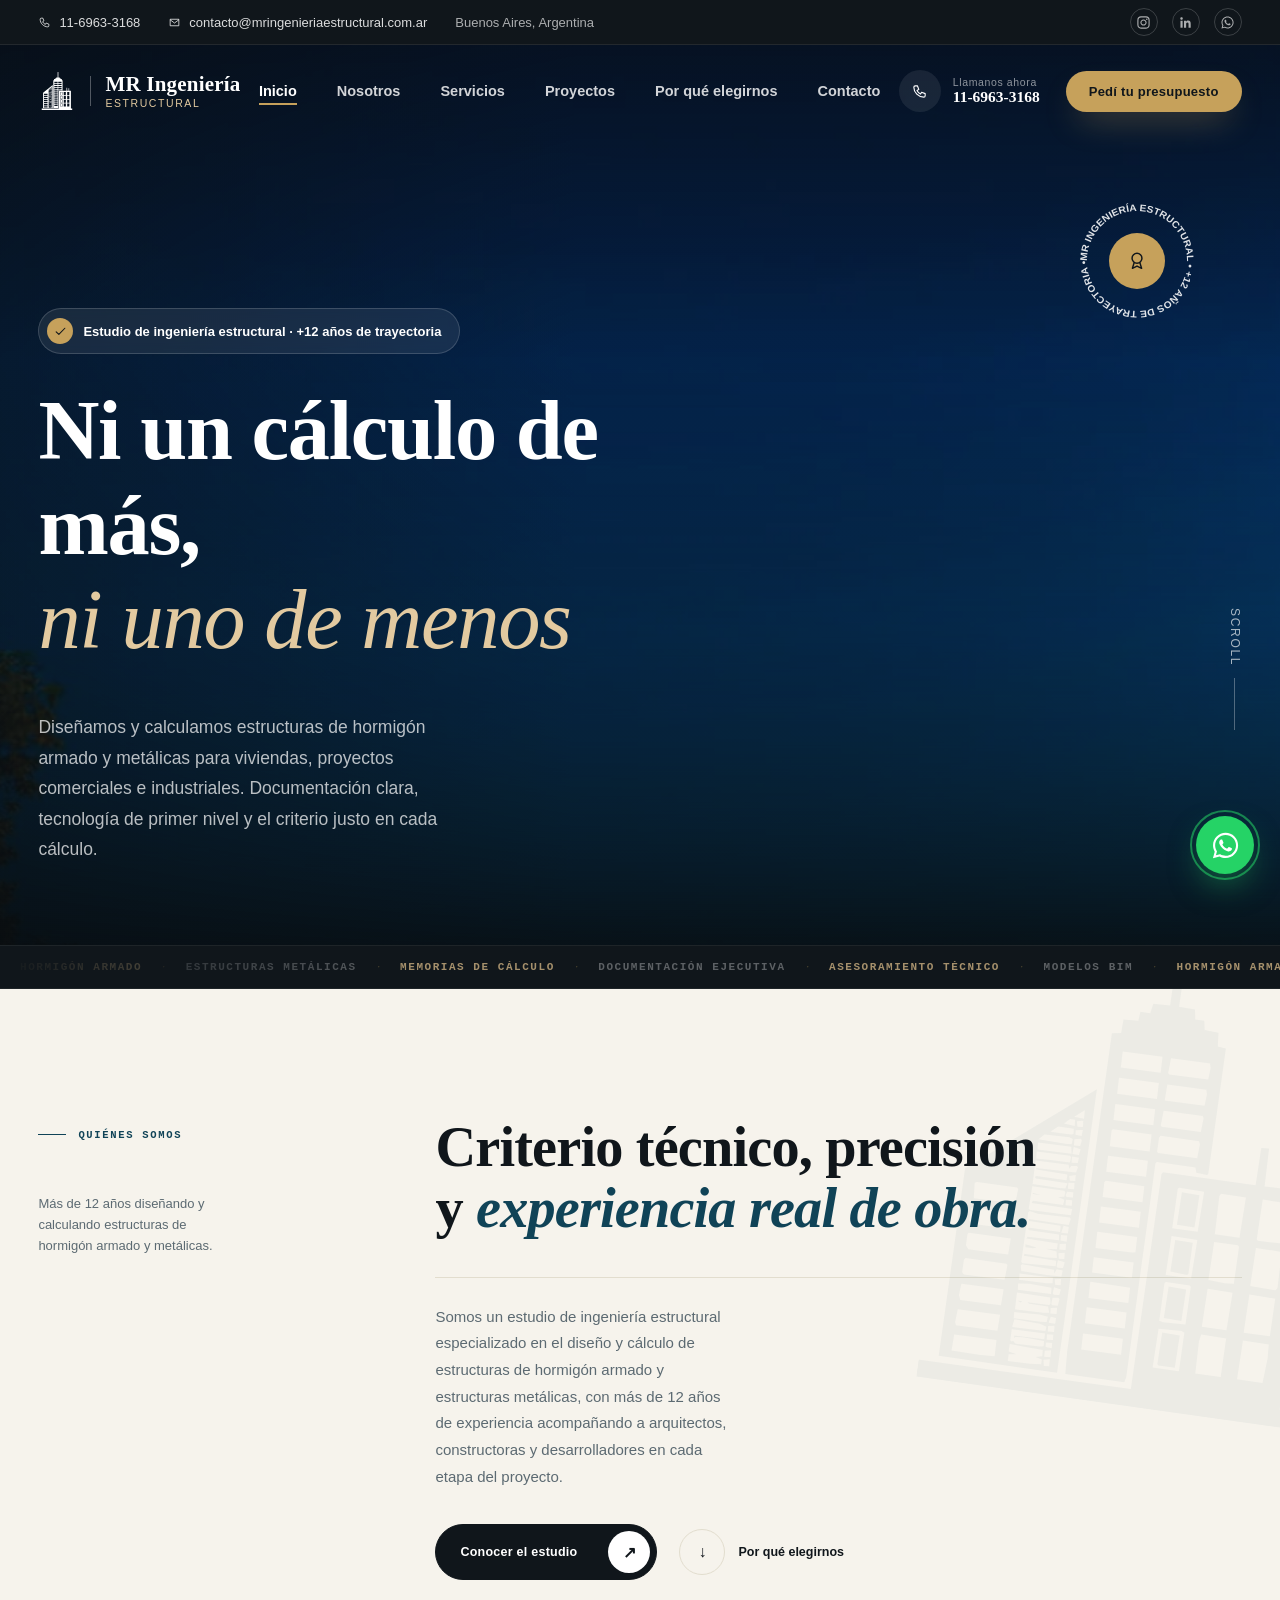
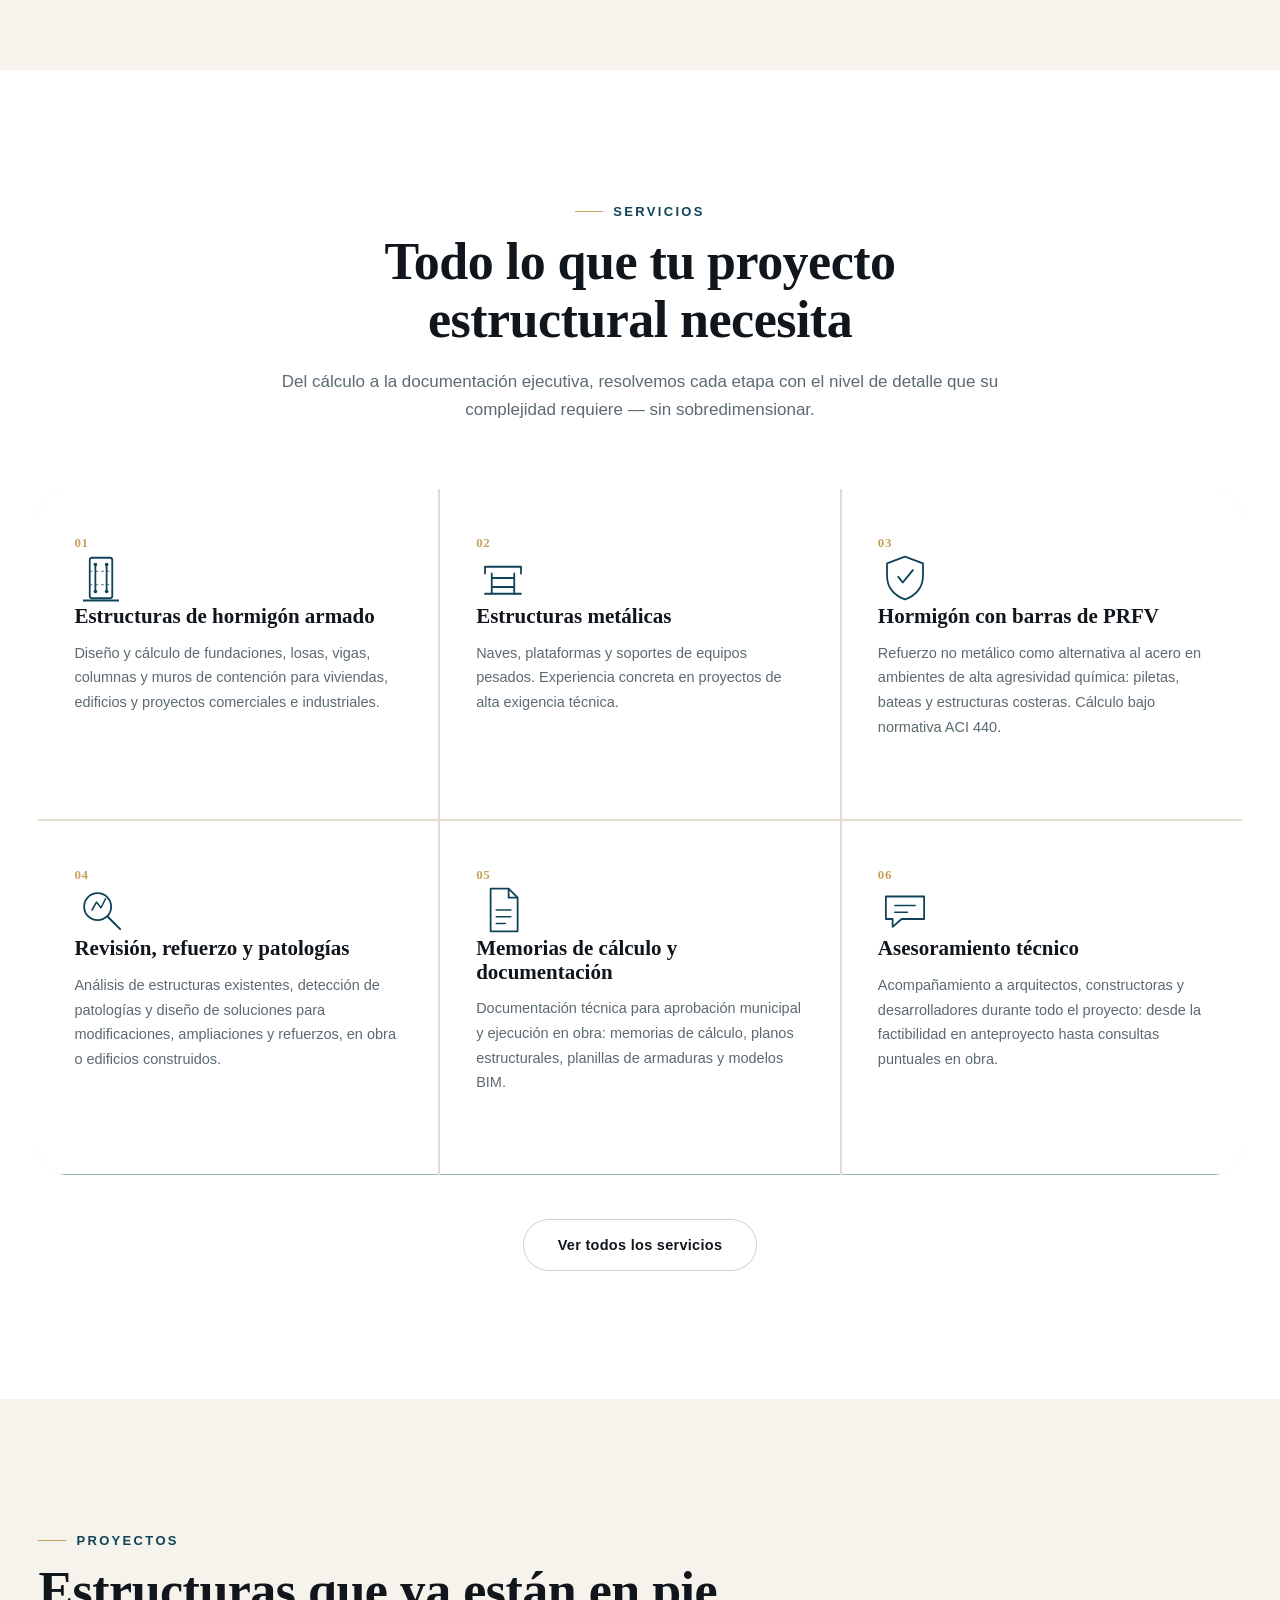
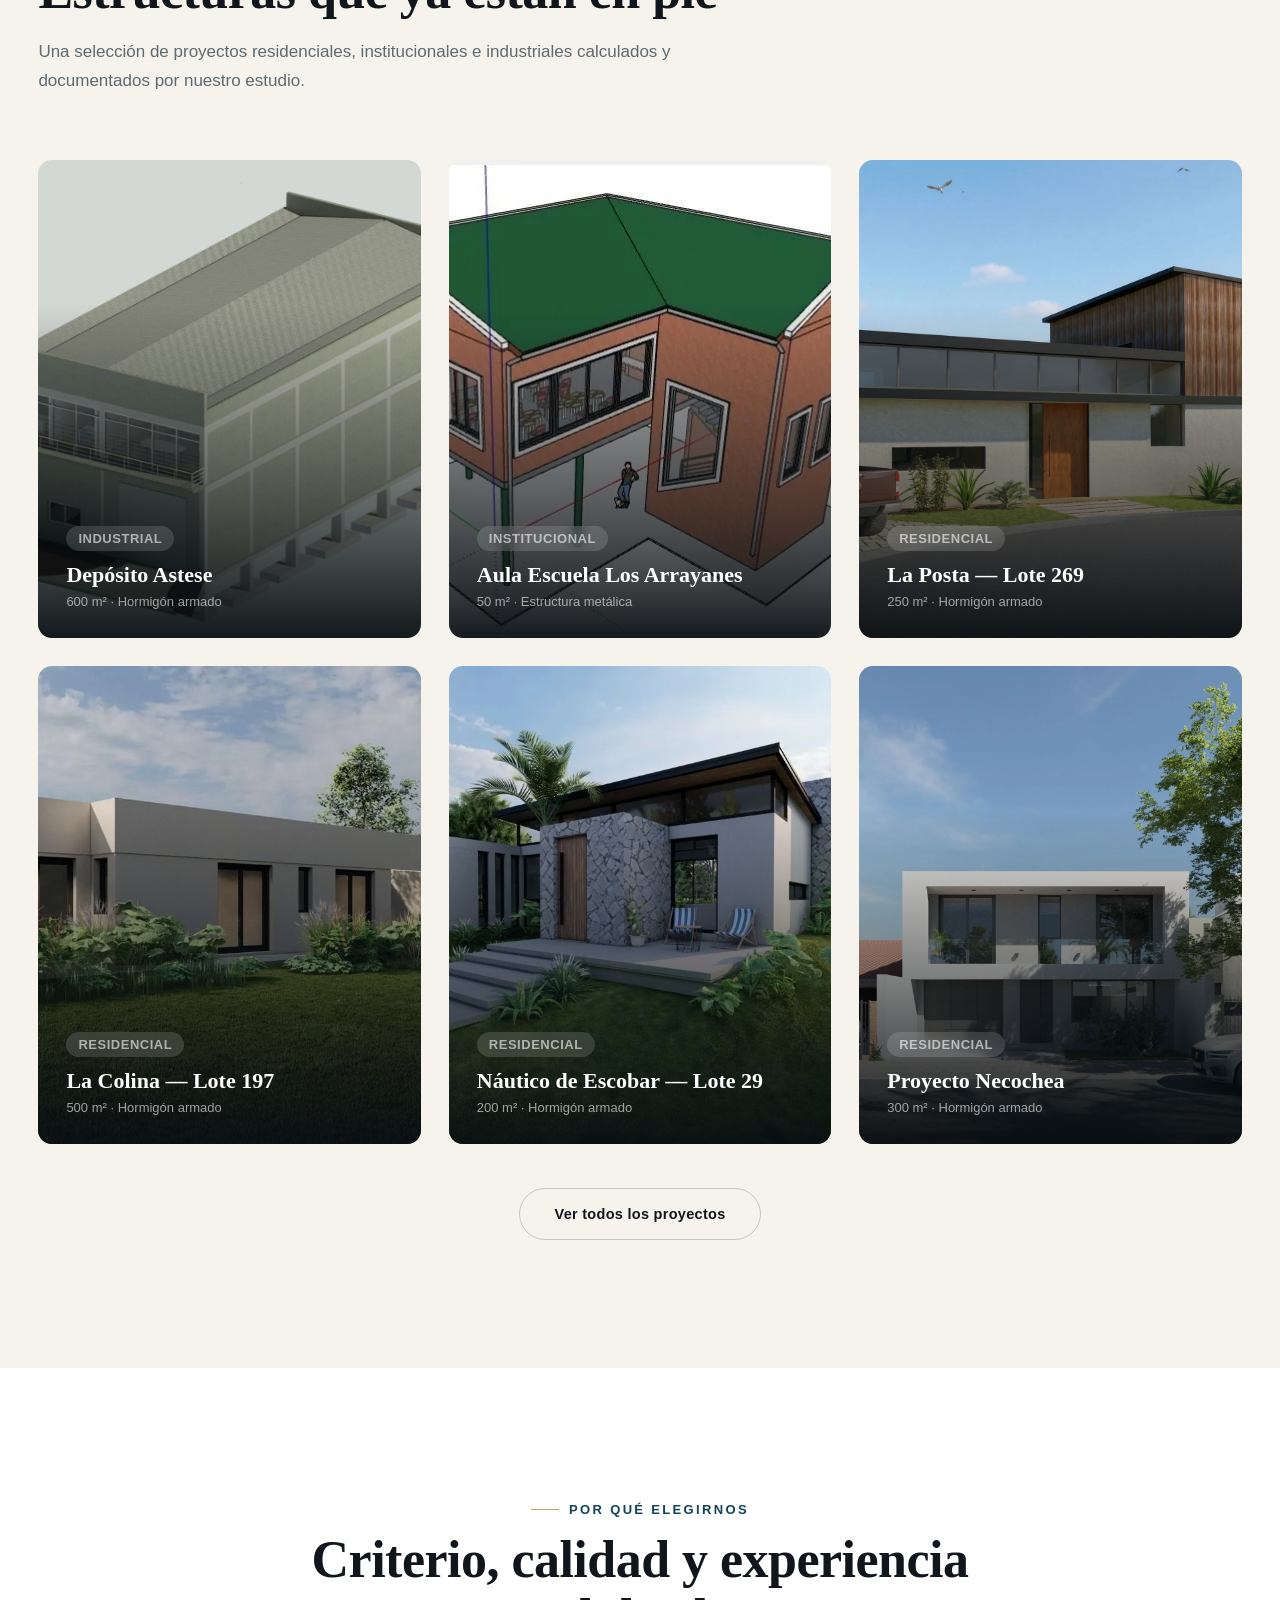
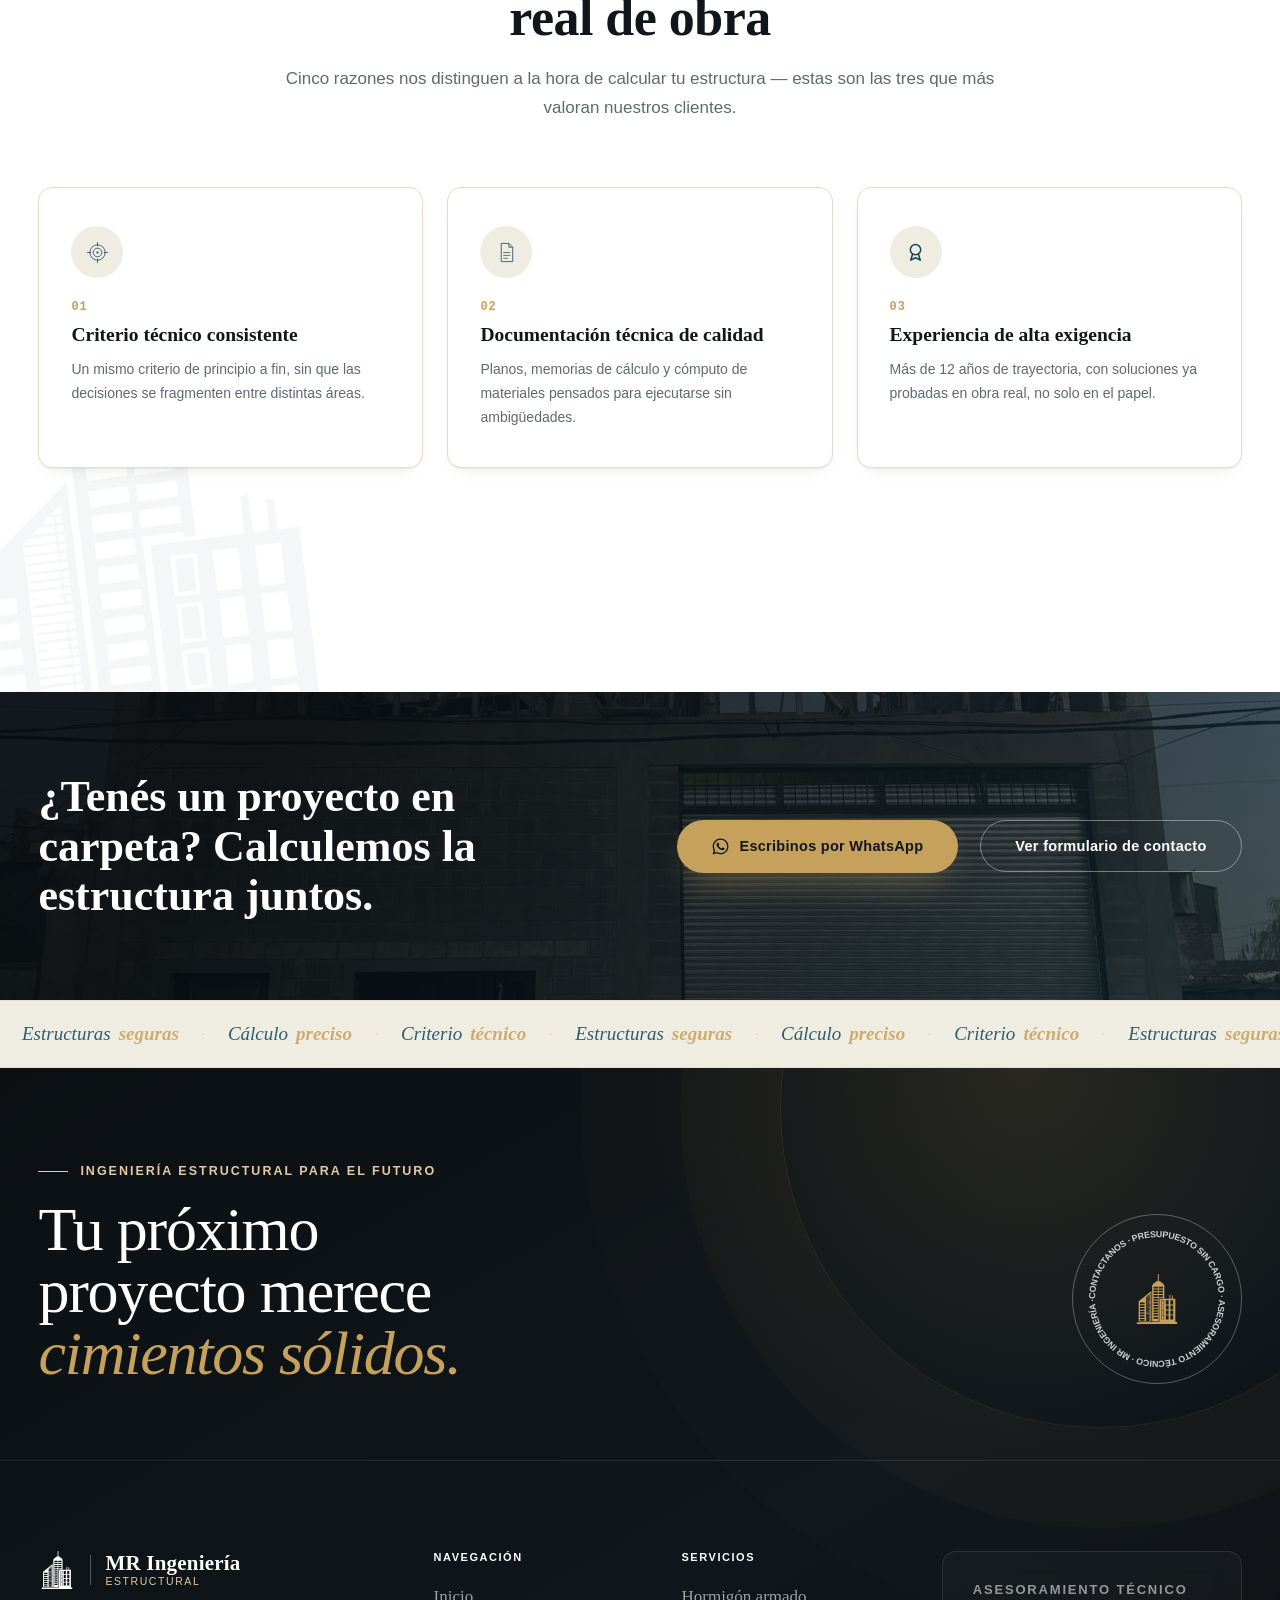
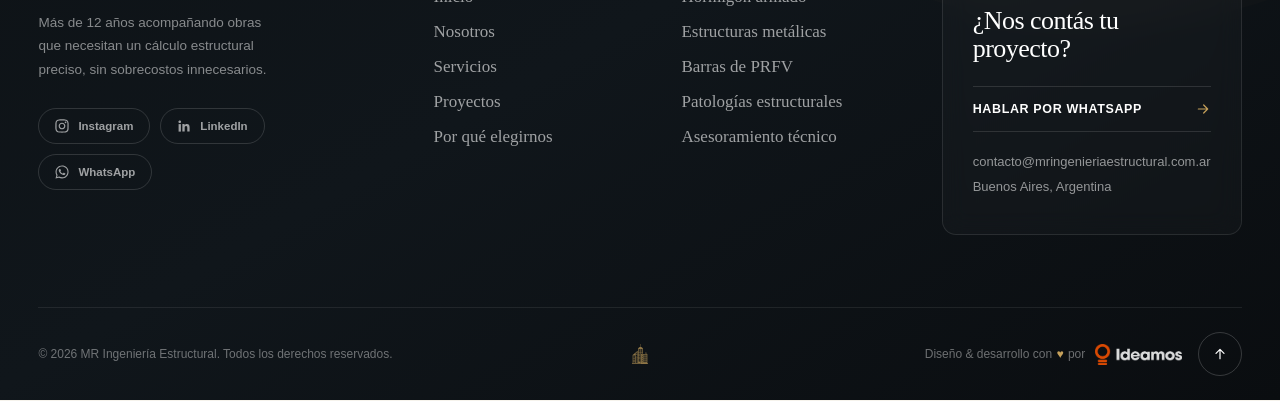
==== commit d901ae99: "Arreglar espaciado del crédito del footer .footer-credit era display:flex con gap, y los fragmentos " ====
--- a/index.html
+++ b/index.html
@@ -6,6 +6,8 @@
 <title>MR Ingeniería Estructural | Cálculo y diseño de estructuras en Buenos Aires</title>
 <meta name="description" content="Estudio de ingeniería estructural con más de 12 años de experiencia. Diseño y cálculo de estructuras de hormigón armado y metálicas para proyectos residenciales, comerciales e industriales. Ni un cálculo de más, ni uno de menos.">
 <meta name="theme-color" content="#104357">
+<meta http-equiv="Content-Security-Policy" content="default-src 'self'; script-src 'self' 'unsafe-inline'; style-src 'self' 'unsafe-inline' https://fonts.googleapis.com; font-src 'self' https://fonts.gstatic.com; img-src 'self' data:; form-action 'self' https://form.mringenieriaestructural.com.ar; base-uri 'self'; object-src 'none'">
+<meta name="referrer" content="strict-origin-when-cross-origin">
 <link rel="icon" href="favicon.ico" sizes="any">
 <link rel="icon" href="assets/img/favicon-32.png" type="image/png" sizes="32x32">
 <link rel="apple-touch-icon" href="assets/img/apple-touch-icon.png">
@@ -28,7 +30,7 @@
 <link rel="preconnect" href="https://fonts.googleapis.com">
 <link rel="preconnect" href="https://fonts.gstatic.com" crossorigin>
 <link href="https://fonts.googleapis.com/css2?family=Playfair+Display:ital,wght@0,500;0,600;0,700;1,500&amp;family=Manrope:wght@400;500;600;700;800&amp;family=JetBrains+Mono:wght@500;700&amp;display=swap" rel="stylesheet">
-<link rel="stylesheet" href="assets/css/style.css?v=20260902a">
+<link rel="stylesheet" href="assets/css/style.css?v=20260916b">
 <link rel="canonical" href="https://mringenieriaestructural.com.ar/">
 
 <script type="application/ld+json">
@@ -206,8 +208,8 @@
 <section class="hero" id="inicio">
   <div class="hero-bg" id="heroBg">
     <picture>
-      <source media="(max-width: 760px)" srcset="assets/img/hero-portada-mobile.jpg">
-      <img src="assets/img/hero-portada-desktop.jpg" alt="Vivienda de diseño con estructura calculada por MR Ingeniería" loading="eager" fetchpriority="high">
+      <source media="(max-width: 760px)" srcset="assets/img/hero-portada-mobile.webp">
+      <img src="assets/img/hero-portada-desktop.webp" width="1920" height="1300" alt="Vivienda de diseño con estructura calculada por MR Ingeniería" loading="eager" fetchpriority="high">
     </picture>
   </div>
 
@@ -385,43 +387,43 @@
     <div class="proj-grid" id="projGrid">
 
       <article class="proj-card" data-cat="industrial" data-reveal
-        data-full="assets/img/proyectos/astese-cover.jpg" data-title="Depósito Astese" data-meta="Industrial · 600 m² · Hormigón armado y techo de estructura metálica">
-        <img src="assets/img/proyectos/astese-cover.jpg" alt="Depósito Astese — render exterior" loading="lazy">
+        data-full="assets/img/proyectos/astese-cover.webp" data-title="Depósito Astese" data-meta="Industrial · 600 m² · Hormigón armado y techo de estructura metálica">
+        <img src="assets/img/proyectos/astese-cover.webp" width="1579" height="1042" alt="Depósito Astese — render exterior" loading="lazy">
         <span class="proj-expand"><svg viewBox="0 0 24 24"><use href="#ic-expand"/></svg></span>
         <div class="proj-overlay"><span class="proj-tag">Industrial</span><h3>Depósito Astese</h3><span>600 m² · Hormigón armado</span></div>
       </article>
 
       <article class="proj-card" data-cat="institucional" data-reveal data-reveal-delay="1"
-        data-full="assets/img/proyectos/arrayanes-cover.jpg" data-title="Aula Escuela Los Arrayanes" data-meta="Institucional · 50 m² · Estructura metálica">
-        <img src="assets/img/proyectos/arrayanes-cover.jpg" alt="Aula Escuela Los Arrayanes — modelo 3D" loading="lazy">
+        data-full="assets/img/proyectos/arrayanes-cover.webp" data-title="Aula Escuela Los Arrayanes" data-meta="Institucional · 50 m² · Estructura metálica">
+        <img src="assets/img/proyectos/arrayanes-cover.webp" width="628" height="477" alt="Aula Escuela Los Arrayanes — modelo 3D" loading="lazy">
         <span class="proj-expand"><svg viewBox="0 0 24 24"><use href="#ic-expand"/></svg></span>
         <div class="proj-overlay"><span class="proj-tag">Institucional</span><h3>Aula Escuela Los Arrayanes</h3><span>50 m² · Estructura metálica</span></div>
       </article>
 
       <article class="proj-card" data-cat="residencial" data-reveal data-reveal-delay="2"
-        data-full="assets/img/proyectos/la-posta-cover.jpg" data-title="La Posta — Lote 269" data-meta="Residencial · 250 m² · Hormigón armado y techo de estructura metálica">
-        <img src="assets/img/proyectos/la-posta-cover.jpg" alt="La Posta Lote 269 — render frente" loading="lazy">
+        data-full="assets/img/proyectos/la-posta-cover.webp" data-title="La Posta — Lote 269" data-meta="Residencial · 250 m² · Hormigón armado y techo de estructura metálica">
+        <img src="assets/img/proyectos/la-posta-cover.webp" width="1600" height="1288" alt="La Posta Lote 269 — render frente" loading="lazy">
         <span class="proj-expand"><svg viewBox="0 0 24 24"><use href="#ic-expand"/></svg></span>
         <div class="proj-overlay"><span class="proj-tag">Residencial</span><h3>La Posta — Lote 269</h3><span>250 m² · Hormigón armado</span></div>
       </article>
 
       <article class="proj-card" data-cat="residencial" data-reveal
-        data-full="assets/img/proyectos/la-colina-cover.jpg" data-title="La Colina — Lote 197" data-meta="Residencial · 500 m² · Hormigón armado">
-        <img src="assets/img/proyectos/la-colina-cover.jpg" alt="La Colina Lote 197 — render exterior" loading="lazy">
+        data-full="assets/img/proyectos/la-colina-cover.webp" data-title="La Colina — Lote 197" data-meta="Residencial · 500 m² · Hormigón armado">
+        <img src="assets/img/proyectos/la-colina-cover.webp" width="1280" height="720" alt="La Colina Lote 197 — render exterior" loading="lazy">
         <span class="proj-expand"><svg viewBox="0 0 24 24"><use href="#ic-expand"/></svg></span>
         <div class="proj-overlay"><span class="proj-tag">Residencial</span><h3>La Colina — Lote 197</h3><span>500 m² · Hormigón armado</span></div>
       </article>
 
       <article class="proj-card" data-cat="residencial" data-reveal data-reveal-delay="2"
-        data-full="assets/img/proyectos/nautico-cover.jpg" data-title="Náutico de Escobar — Lote 29" data-meta="Residencial · 200 m² · Hormigón armado">
-        <img src="assets/img/proyectos/nautico-cover.jpg" alt="Náutico de Escobar Lote 29 — render exterior" loading="lazy">
+        data-full="assets/img/proyectos/nautico-cover.webp" data-title="Náutico de Escobar — Lote 29" data-meta="Residencial · 200 m² · Hormigón armado">
+        <img src="assets/img/proyectos/nautico-cover.webp" width="1280" height="720" alt="Náutico de Escobar Lote 29 — render exterior" loading="lazy">
         <span class="proj-expand"><svg viewBox="0 0 24 24"><use href="#ic-expand"/></svg></span>
         <div class="proj-overlay"><span class="proj-tag">Residencial</span><h3>Náutico de Escobar — Lote 29</h3><span>200 m² · Hormigón armado</span></div>
       </article>
 
       <article class="proj-card" data-cat="residencial" data-reveal
-        data-full="assets/img/proyectos/necochea-cover.jpg" data-title="Proyecto Necochea" data-meta="Residencial · 300 m² · Hormigón armado">
-        <img src="assets/img/proyectos/necochea-cover.jpg" alt="Proyecto Necochea — render exterior" loading="lazy">
+        data-full="assets/img/proyectos/necochea-cover.webp" data-title="Proyecto Necochea" data-meta="Residencial · 300 m² · Hormigón armado">
+        <img src="assets/img/proyectos/necochea-cover.webp" width="1600" height="1600" alt="Proyecto Necochea — render exterior" loading="lazy">
         <span class="proj-expand"><svg viewBox="0 0 24 24"><use href="#ic-expand"/></svg></span>
         <div class="proj-overlay"><span class="proj-tag">Residencial</span><h3>Proyecto Necochea</h3><span>300 m² · Hormigón armado</span></div>
       </article>
@@ -473,7 +475,7 @@
 
 <!-- ============ CTA BANNER ============ -->
 <section class="cta-banner">
-  <img src="assets/img/cta-obra.jpg" alt="Obra de MR Ingeniería Estructural" loading="lazy">
+  <img src="assets/img/cta-obra.webp" width="1280" height="960" alt="Obra de MR Ingeniería Estructural" loading="lazy">
   <div class="container cta-inner">
     <h2 data-reveal>¿Tenés un proyecto en carpeta? Calculemos la estructura juntos.</h2>
     <div class="cta-actions" data-reveal data-reveal-delay="1">
@@ -602,7 +604,7 @@
       <span class="footer-copy">© <span id="year"></span> MR Ingeniería Estructural. Todos los derechos reservados.</span>
       <span class="footer-tagline"><svg viewBox="0 0 464 569"><use href="#mr-logo-mark"/></svg></span>
       <span class="footer-credit">
-        Diseño &amp; desarrollo con <i aria-hidden="true">♥</i> por <a href="https://ideamos.com.ar" target="_blank" rel="noopener">Estudio Ideamos</a>
+        <span class="footer-credit-text">Diseño &amp; desarrollo con <i aria-hidden="true">♥</i> por <a href="https://ideamos.com.ar" target="_blank" rel="noopener" aria-label="Estudio Ideamos" class="footer-credit-logo"><img src="assets/img/ideamos-logo.webp" alt="Estudio Ideamos" width="87" height="21" loading="lazy" decoding="async"></a></span>
         <a href="#" class="back-top" aria-label="Volver arriba"><svg viewBox="0 0 24 24"><use href="#ic-arrow-up"/></svg></a>
       </span>
     </div>
@@ -633,6 +635,6 @@
   <svg viewBox="0 0 24 24"><use href="#ic-arrow-up"/></svg>
 </a>
 
-<script src="assets/js/main.js?v=20260902a" defer></script>
+<script src="assets/js/main.js?v=20260916b" defer></script>
 </body>
 </html>
--- a/assets/css/style.css
+++ b/assets/css/style.css
@@ -72,6 +72,15 @@
   position:absolute; inset:0; pointer-events:none; opacity:.05; mix-blend-mode:overlay;
   background-image:url("data:image/svg+xml,%3Csvg xmlns='http://www.w3.org/2000/svg' width='140' height='140'%3E%3Cfilter id='n'%3E%3CfeTurbulence type='fractalNoise' baseFrequency='0.9' numOctaves='2' stitchTiles='stitch'/%3E%3C/filter%3E%3Crect width='100%25' height='100%25' filter='url(%23n)'/%3E%3C/svg%3E");
 }
+
+.not-found-section{
+  position:relative; min-height:100svh; display:flex; align-items:center; justify-content:center;
+  background: var(--c-ink); padding: 180px 0 100px; overflow:hidden; text-align:center;
+}
+.not-found-inner{ position:relative; z-index:1; max-width:640px; margin-inline:auto; }
+.not-found-inner h1{ color:#fff; font-size: clamp(42px,7vw,84px); margin-top:20px; letter-spacing:-.01em; }
+.not-found-inner p{ color: rgba(255,255,255,.65); font-size:17px; line-height:1.7; max-width:48ch; margin:24px auto 0; }
+.not-found-actions{ display:flex; gap:18px; justify-content:center; margin-top:44px; flex-wrap:wrap; }
 
 .eyebrow{
   display:inline-flex; align-items:center; gap:10px;
@@ -775,6 +784,11 @@
 .footer-tagline svg{ width:20px; height:20px; }
 .footer-tagline:hover{ opacity:1; color: var(--c-gold-light); }
 .footer-credit{ display:flex; align-items:center; justify-content:flex-end; gap:16px; text-align:right; }
+.footer-credit-text{ display:inline; }
+.footer-credit-text i{ vertical-align:-1px; margin:0 1px; }
+.footer-credit-logo{ display:inline-flex; align-items:center; vertical-align:middle; margin-left:6px; }
+.footer-credit-logo img{ display:block; opacity:.85; transition: opacity .3s var(--ease); }
+.footer-credit-logo:hover img{ opacity:1; }
 .back-top{ width:44px; height:44px; border-radius:50%; border:1px solid rgba(255,255,255,.18); display:flex; align-items:center; justify-content:center; transition: all .3s var(--ease); flex-shrink:0; }
 .back-top:hover{ background:var(--c-gold); border-color:var(--c-gold); }
 .back-top svg{ width:16px; height:16px; color:#fff; }
@@ -826,7 +840,9 @@
   width:10px; height:10px; background: var(--c-ink);
 }
 .whatsapp-float:hover .whatsapp-tip{ opacity:1; transform: translateY(-50%) translateX(0); }
-body.nav-open .whatsapp-float{ opacity:0; pointer-events:none; }
+body.nav-open .whatsapp-float,
+body.footer-in-view .whatsapp-float,
+body.footer-in-view .back-top-float{ opacity:0; pointer-events:none; }
 @media (max-width:760px){
   .whatsapp-float{ width:52px; height:52px; right:16px; bottom:16px; }
   .whatsapp-float svg{ width:24px; height:24px; }
